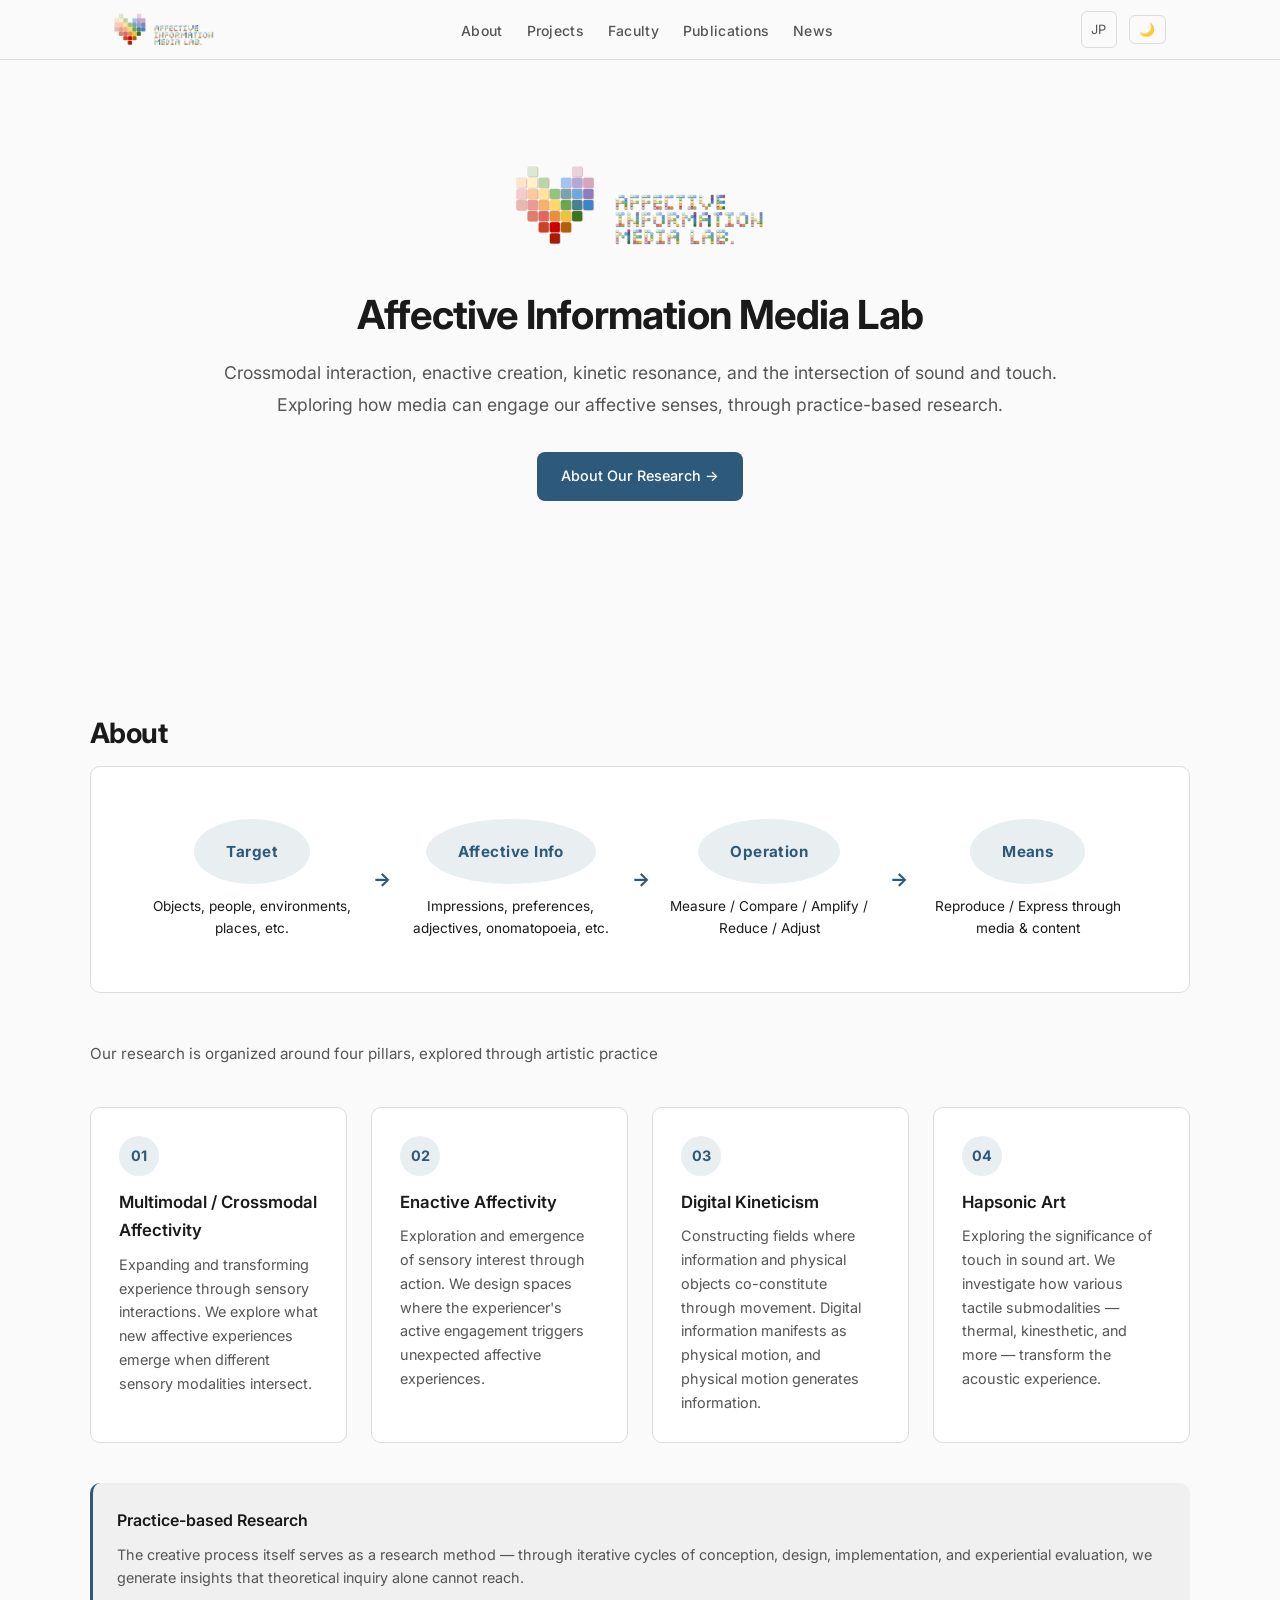
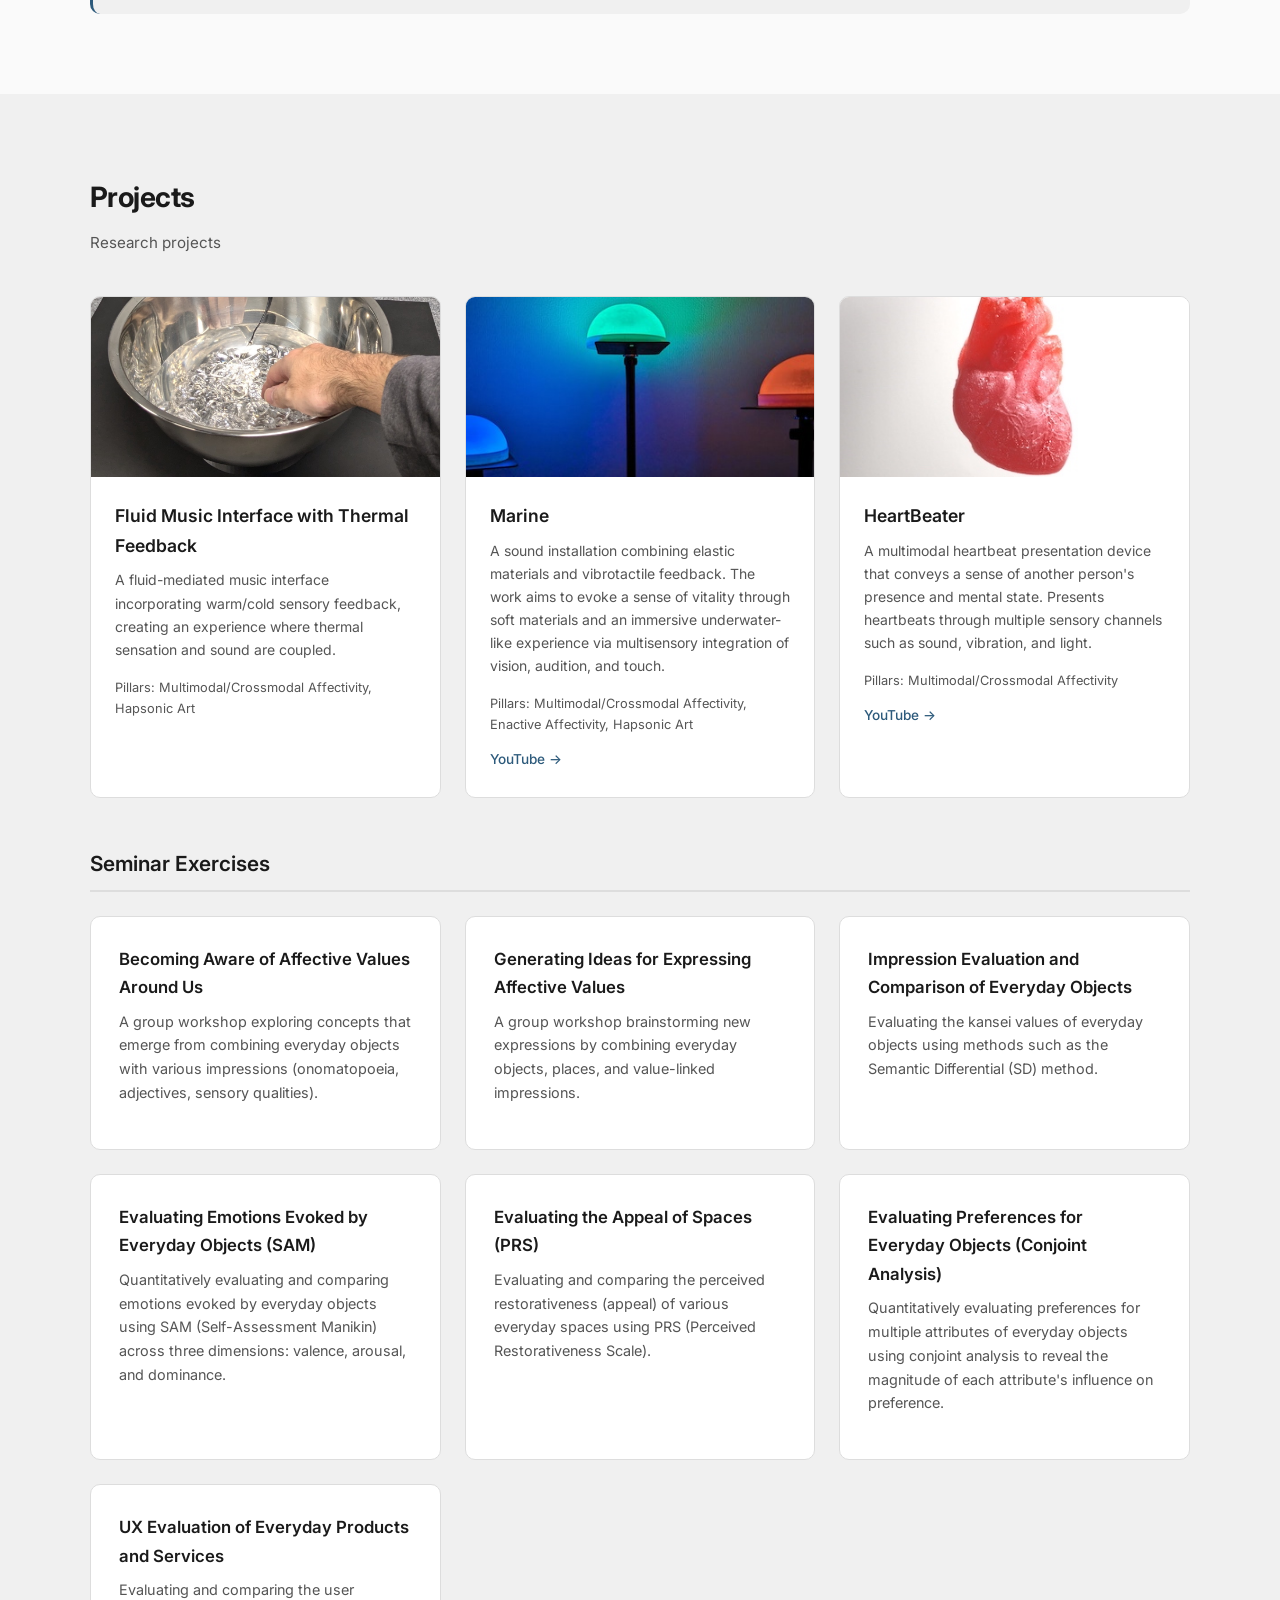
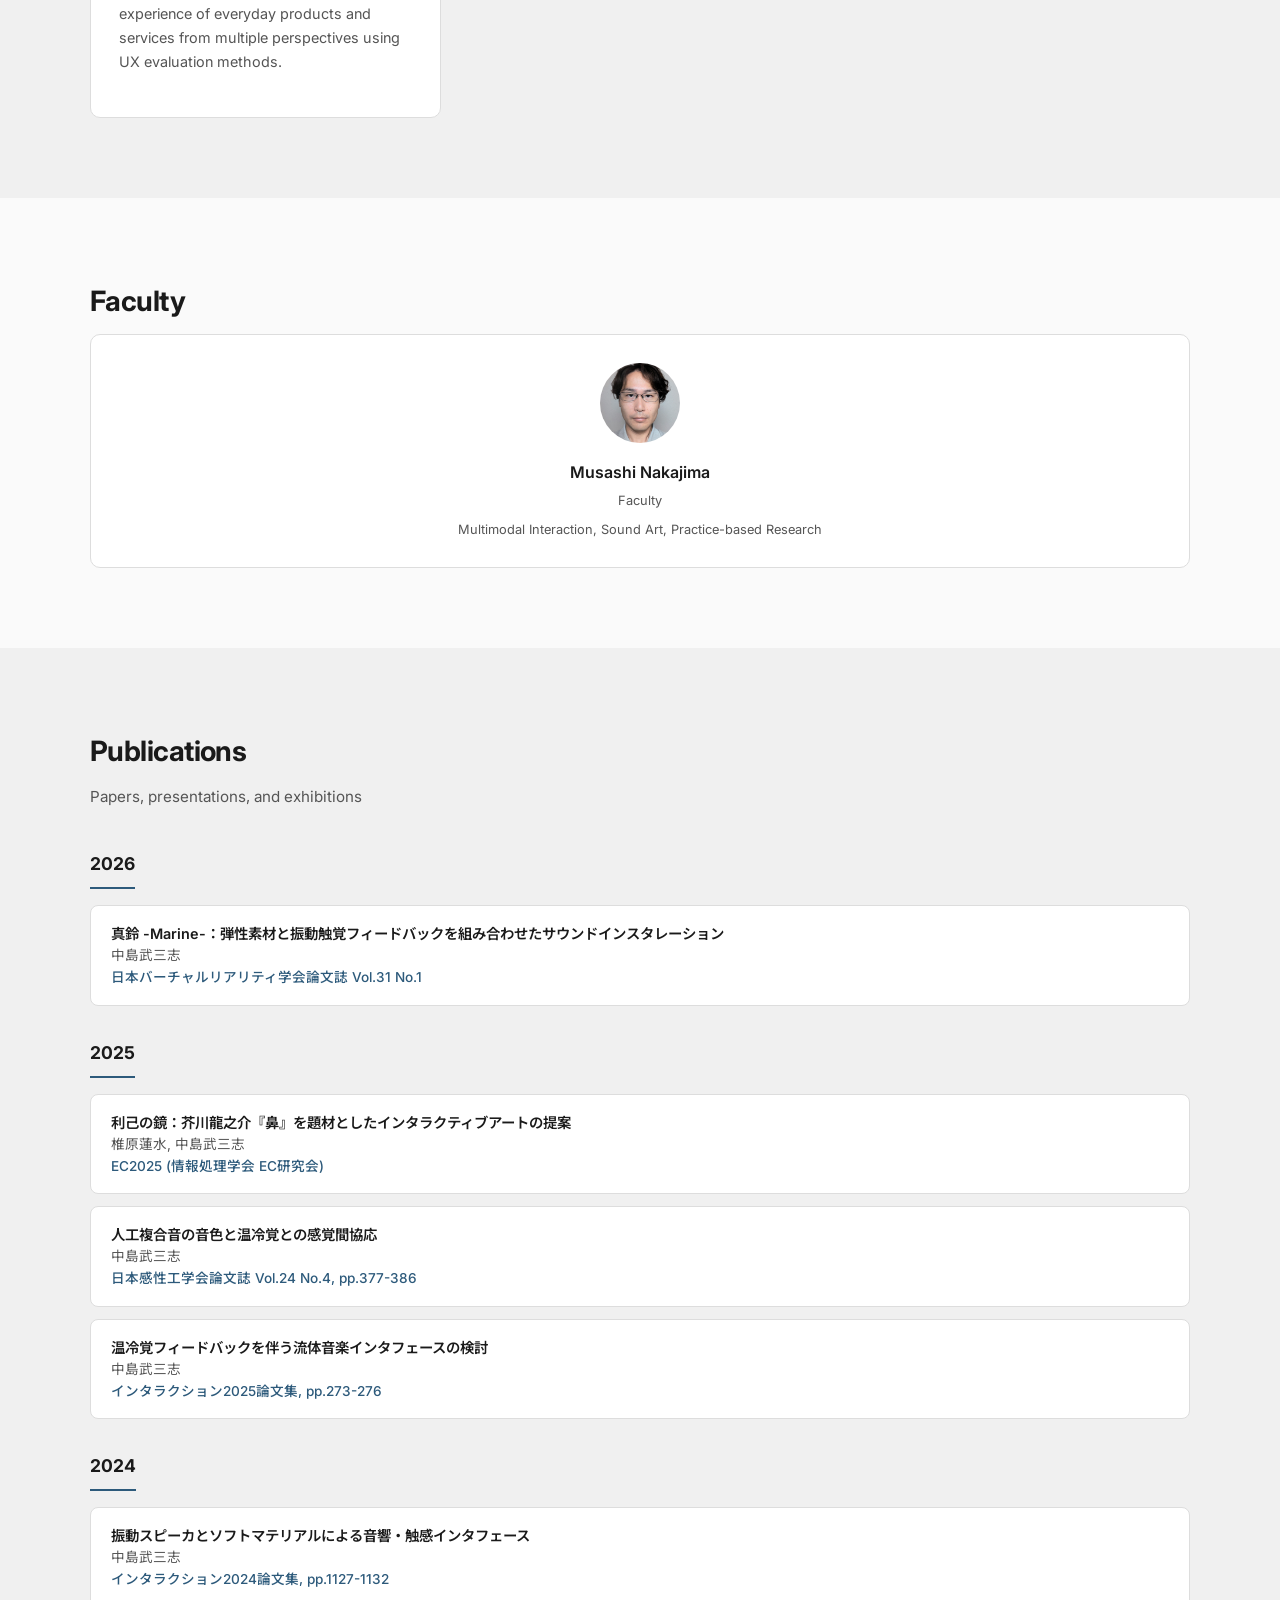
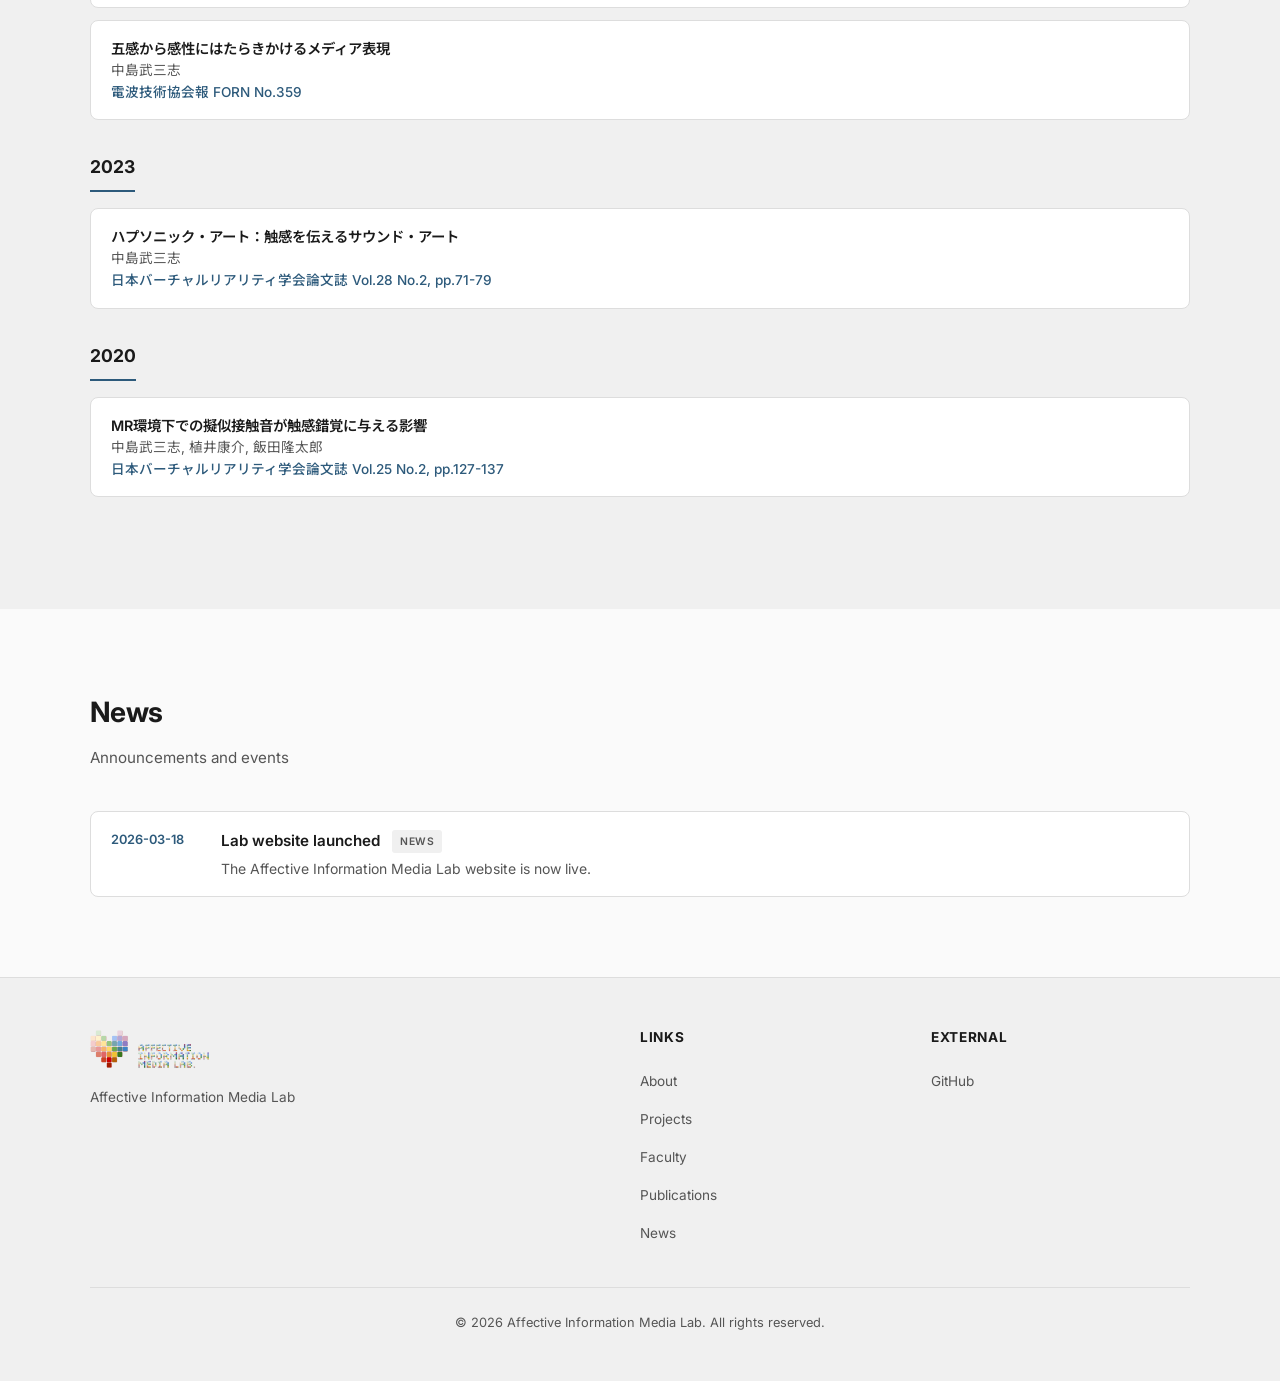
==== en/index.html @ 7114fb8c "update: HeartBeaterにYouTubeリンクを追加 Co-Authored-By: Claude Opus 4.6 (1M context) <noreply@anthropic.co" ====
<!DOCTYPE html>
<html lang="en" data-theme="light">
<head>
  <meta charset="UTF-8">
  <meta name="viewport" content="width=device-width, initial-scale=1.0">
  <title>Affective Information Media Lab</title>
  <meta name="description" content="Affective Information Media Lab. Research on multimodal/crossmodal affectivity, enactive affectivity, digital kineticism, and hapsonic art.">
  <link rel="icon" type="image/png" href="../assets/favicon.png">
  <link rel="preconnect" href="https://fonts.googleapis.com">
  <link rel="preconnect" href="https://fonts.gstatic.com" crossorigin>
  <link href="https://fonts.googleapis.com/css2?family=Inter:wght@400;500;600;700&family=Noto+Sans+JP:wght@400;500;600;700&display=swap" rel="stylesheet">
  <link rel="stylesheet" href="../css/style.css">
</head>
<body>

  <!-- Navigation -->
  <nav class="site-nav" id="site-nav">
    <div class="nav-inner">
      <a href="#hero">
        <img src="../assets/img/logo_light.png" alt="Lab Logo" class="nav-logo" id="nav-logo">
      </a>
      <ul class="nav-links" id="nav-links">
        <li><a href="#about">About</a></li>
        <li><a href="#projects">Projects</a></li>
        <li><a href="#members">Faculty</a></li>
        <li><a href="#publications">Publications</a></li>
        <li><a href="#news">News</a></li>
      </ul>
      <div class="nav-controls">
        <a href="../" class="btn-icon" title="日本語">JP</a>
        <button class="btn-icon" id="theme-toggle" title="Toggle theme" aria-label="Toggle dark mode">
          <span id="theme-icon">🌙</span>
        </button>
        <button class="hamburger" id="hamburger" aria-label="Menu">
          <span></span><span></span><span></span>
        </button>
      </div>
    </div>
  </nav>

  <!-- Hero -->
  <section class="hero" id="hero">
    <div class="hero-content fade-in">
      <img src="../assets/img/logo_light.png" alt="Affective Information Media Lab" class="hero-logo" id="hero-logo">
      <h1>Affective Information Media Lab</h1>
      <p>Crossmodal interaction, enactive creation, kinetic resonance, and the intersection of sound and touch.<br>Exploring how media can engage our affective senses, through practice-based research.</p>
      <a href="#about" class="hero-cta">About Our Research →</a>
    </div>
  </section>

  <!-- About -->
  <section class="section" id="about">
    <div class="section-inner fade-in">
      <h2 class="section-title">About</h2>

      <div class="research-agenda">
        <div class="agenda-flow">
          <div class="agenda-step">
            <div class="agenda-step-label">Target</div>
            <div class="agenda-step-content">Objects, people, environments, places, etc.</div>
          </div>
          <div class="agenda-step">
            <div class="agenda-step-label">Affective Info</div>
            <div class="agenda-step-content">Impressions, preferences, adjectives, onomatopoeia, etc.</div>
          </div>
          <div class="agenda-step">
            <div class="agenda-step-label">Operation</div>
            <div class="agenda-step-content">Measure / Compare / Amplify / Reduce / Adjust</div>
          </div>
          <div class="agenda-step">
            <div class="agenda-step-label">Means</div>
            <div class="agenda-step-content">Reproduce / Express through media &amp; content</div>
          </div>
        </div>
      </div>

      <p class="section-subtitle">Our research is organized around four pillars, explored through artistic practice</p>

      <div class="pillars-grid">
        <div class="pillar-card">
          <span class="pillar-number">01</span>
          <h3>Multimodal / Crossmodal Affectivity</h3>
          <p>Expanding and transforming experience through sensory interactions. We explore what new affective experiences emerge when different sensory modalities intersect.</p>
        </div>
        <div class="pillar-card">
          <span class="pillar-number">02</span>
          <h3>Enactive Affectivity</h3>
          <p>Exploration and emergence of sensory interest through action. We design spaces where the experiencer's active engagement triggers unexpected affective experiences.</p>
        </div>
        <div class="pillar-card">
          <span class="pillar-number">03</span>
          <h3>Digital Kineticism</h3>
          <p>Constructing fields where information and physical objects co-constitute through movement. Digital information manifests as physical motion, and physical motion generates information.</p>
        </div>
        <div class="pillar-card">
          <span class="pillar-number">04</span>
          <h3>Hapsonic Art</h3>
          <p>Exploring the significance of touch in sound art. We investigate how various tactile submodalities — thermal, kinesthetic, and more — transform the acoustic experience.</p>
        </div>
      </div>

      <div class="approach-block">
        <h3>Practice-based Research</h3>
        <p>The creative process itself serves as a research method — through iterative cycles of conception, design, implementation, and experiential evaluation, we generate insights that theoretical inquiry alone cannot reach.</p>
      </div>
    </div>
  </section>

  <!-- Projects -->
  <section class="section" id="projects" style="background: var(--color-bg-alt);">
    <div class="section-inner fade-in">
      <h2 class="section-title">Projects</h2>
      <p class="section-subtitle">Research projects</p>

      <div class="projects-grid">
        <div class="project-card">
          <div class="project-thumb">
            <img src="../assets/img/fluid-interface.jpg" alt="Fluid Music Interface with Thermal Feedback" style="width:100%;height:100%;object-fit:cover;">
          </div>
          <div class="project-body">
            <h3>Fluid Music Interface with Thermal Feedback</h3>
            <p>A fluid-mediated music interface incorporating warm/cold sensory feedback, creating an experience where thermal sensation and sound are coupled.</p>
            <p style="font-size: 0.8rem; color: var(--color-text-secondary); margin-bottom: 0.5rem;">
              Pillars: Multimodal/Crossmodal Affectivity, Hapsonic Art
            </p>
          </div>
        </div>

        <div class="project-card">
          <div class="project-thumb">
            <img src="../assets/img/marine.jpg" alt="Marine" style="width:100%;height:100%;object-fit:cover;">
          </div>
          <div class="project-body">
            <h3>Marine</h3>
            <p>A sound installation combining elastic materials and vibrotactile feedback. The work aims to evoke a sense of vitality through soft materials and an immersive underwater-like experience via multisensory integration of vision, audition, and touch.</p>
            <p style="font-size: 0.8rem; color: var(--color-text-secondary); margin-bottom: 0.5rem;">
              Pillars: Multimodal/Crossmodal Affectivity, Enactive Affectivity, Hapsonic Art
            </p>
            <a href="https://youtu.be/U345iavhEII" class="project-link" target="_blank" rel="noopener">YouTube →</a>
          </div>
        </div>

        <div class="project-card">
          <div class="project-thumb">
            <img src="../assets/img/heartbeater.jpg" alt="HeartBeater" style="width:100%;height:100%;object-fit:cover;">
          </div>
          <div class="project-body">
            <h3>HeartBeater</h3>
            <p>A multimodal heartbeat presentation device that conveys a sense of another person's presence and mental state. Presents heartbeats through multiple sensory channels such as sound, vibration, and light.</p>
            <p style="font-size: 0.8rem; color: var(--color-text-secondary); margin-bottom: 0.5rem;">
              Pillars: Multimodal/Crossmodal Affectivity
            </p>
            <a href="https://youtu.be/XWC-d0EUwBM" class="project-link" target="_blank" rel="noopener">YouTube →</a>
          </div>
        </div>
      </div>

      <h3 class="subsection-title">Seminar Exercises</h3>

      <div class="projects-grid">
        <div class="workshop-card">
          <h3>Becoming Aware of Affective Values Around Us</h3>
          <p class="workshop-overview">A group workshop exploring concepts that emerge from combining everyday objects with various impressions (onomatopoeia, adjectives, sensory qualities).</p>
        </div>

        <div class="workshop-card">
          <h3>Generating Ideas for Expressing Affective Values</h3>
          <p class="workshop-overview">A group workshop brainstorming new expressions by combining everyday objects, places, and value-linked impressions.</p>
        </div>

        <div class="workshop-card">
          <h3>Impression Evaluation and Comparison of Everyday Objects</h3>
          <p class="workshop-overview">Evaluating the kansei values of everyday objects using methods such as the Semantic Differential (SD) method.</p>
        </div>

        <div class="workshop-card">
          <h3>Evaluating Emotions Evoked by Everyday Objects (SAM)</h3>
          <p class="workshop-overview">Quantitatively evaluating and comparing emotions evoked by everyday objects using SAM (Self-Assessment Manikin) across three dimensions: valence, arousal, and dominance.</p>
        </div>

        <div class="workshop-card">
          <h3>Evaluating the Appeal of Spaces (PRS)</h3>
          <p class="workshop-overview">Evaluating and comparing the perceived restorativeness (appeal) of various everyday spaces using PRS (Perceived Restorativeness Scale).</p>
        </div>

        <div class="workshop-card">
          <h3>Evaluating Preferences for Everyday Objects (Conjoint Analysis)</h3>
          <p class="workshop-overview">Quantitatively evaluating preferences for multiple attributes of everyday objects using conjoint analysis to reveal the magnitude of each attribute's influence on preference.</p>
        </div>

        <div class="workshop-card">
          <h3>UX Evaluation of Everyday Products and Services</h3>
          <p class="workshop-overview">Evaluating and comparing the user experience of everyday products and services from multiple perspectives using UX evaluation methods.</p>
        </div>
      </div>
    </div>
  </section>

  <!-- Members -->
  <section class="section" id="members">
    <div class="section-inner fade-in">
      <h2 class="section-title">Faculty</h2>

      <div class="members-grid">
        <div class="member-card">
          <div class="member-avatar"><img src="../assets/img/nakajima.jpg" alt="Musashi Nakajima"></div>
          <h3>Musashi Nakajima</h3>
          <p class="member-role">Faculty</p>
          <p class="member-interests">Multimodal Interaction, Sound Art, Practice-based Research</p>
        </div>

      </div>
    </div>
  </section>

  <!-- Publications -->
  <section class="section" id="publications" style="background: var(--color-bg-alt);">
    <div class="section-inner fade-in">
      <h2 class="section-title">Publications</h2>
      <p class="section-subtitle">Papers, presentations, and exhibitions</p>
      <div id="publications-container">
        <div class="empty-state">Loading...</div>
      </div>
    </div>
  </section>

  <!-- News -->
  <section class="section" id="news">
    <div class="section-inner fade-in">
      <h2 class="section-title">News</h2>
      <p class="section-subtitle">Announcements and events</p>
      <div id="news-container">
        <div class="empty-state">Loading...</div>
      </div>
    </div>
  </section>

  <!-- Footer -->
  <footer class="site-footer">
    <div class="footer-inner">
      <div class="footer-about">
        <img src="../assets/img/logo_light.png" alt="Lab Logo" style="height: 48px;" id="footer-logo">
        <p>Affective Information Media Lab</p>
      </div>
      <div>
        <h4 class="footer-heading">Links</h4>
        <ul class="footer-links">
          <li><a href="#about">About</a></li>
          <li><a href="#projects">Projects</a></li>
          <li><a href="#members">Faculty</a></li>
          <li><a href="#publications">Publications</a></li>
          <li><a href="#news">News</a></li>
        </ul>
      </div>
      <div>
        <h4 class="footer-heading">External</h4>
        <ul class="footer-links">
          <li><a href="https://github.com/634nakajima" target="_blank" rel="noopener">GitHub</a></li>
        </ul>
      </div>
    </div>
    <div class="footer-bottom">
      <p>&copy; 2026 Affective Information Media Lab. All rights reserved.</p>
    </div>
  </footer>

  <script src="../js/main.js"></script>
</body>
</html>
---- css/style.css ----
/* ========================================
   Affective Information Media Lab — Site Styles
   ======================================== */

/* --- CSS Custom Properties --- */
:root {
  --color-bg: #fafafa;
  --color-bg-alt: #f0f0f0;
  --color-text: #1a1a1a;
  --color-text-secondary: #555;
  --color-accent: #2d5a7b;
  --color-accent-light: #3a7ca5;
  --color-border: #ddd;
  --color-card-bg: #fff;
  --color-card-shadow: rgba(0, 0, 0, 0.06);
  --color-hero-overlay: rgba(255, 255, 255, 0.85);
  --font-heading: 'Inter', 'Noto Sans JP', sans-serif;
  --font-body: 'Inter', 'Noto Sans JP', sans-serif;
  --max-width: 1100px;
  --nav-height: 60px;
  --section-padding: 5rem 1.5rem;
  --transition: 0.3s ease;
}

[data-theme="dark"] {
  --color-bg: #111;
  --color-bg-alt: #1a1a1a;
  --color-text: #e8e8e8;
  --color-text-secondary: #aaa;
  --color-accent: #5a9ec5;
  --color-accent-light: #7ab8db;
  --color-border: #333;
  --color-card-bg: #1e1e1e;
  --color-card-shadow: rgba(0, 0, 0, 0.3);
  --color-hero-overlay: rgba(17, 17, 17, 0.85);
}

/* --- Reset & Base --- */
*, *::before, *::after {
  margin: 0;
  padding: 0;
  box-sizing: border-box;
}

html {
  scroll-behavior: smooth;
  scroll-padding-top: var(--nav-height);
}

body {
  font-family: var(--font-body);
  font-size: 1.1rem;
  color: var(--color-text);
  background: var(--color-bg);
  line-height: 1.7;
  -webkit-font-smoothing: antialiased;
}

a {
  color: var(--color-accent);
  text-decoration: none;
  transition: color var(--transition);
}

a:hover {
  color: var(--color-accent-light);
}

img {
  max-width: 100%;
  height: auto;
  display: block;
}

/* --- Navigation --- */
.site-nav {
  position: fixed;
  top: 0;
  left: 0;
  right: 0;
  height: var(--nav-height);
  background: var(--color-bg);
  border-bottom: 1px solid var(--color-border);
  z-index: 1000;
  transition: background var(--transition), box-shadow var(--transition);
}

.site-nav.scrolled {
  box-shadow: 0 2px 12px var(--color-card-shadow);
}

.nav-inner {
  max-width: var(--max-width);
  margin: 0 auto;
  height: 100%;
  display: flex;
  align-items: center;
  justify-content: space-between;
  padding: 0 1.5rem;
}

.nav-logo {
  height: 40px;
  width: auto;
}

.nav-links {
  display: flex;
  align-items: center;
  gap: 1.5rem;
  list-style: none;
}

.nav-links a {
  color: var(--color-text-secondary);
  font-size: 0.875rem;
  font-weight: 500;
  letter-spacing: 0.02em;
  padding: 0.25rem 0;
  border-bottom: 2px solid transparent;
  transition: color var(--transition), border-color var(--transition);
}

.nav-links a:hover,
.nav-links a.active {
  color: var(--color-text);
  border-bottom-color: var(--color-accent);
}

.nav-controls {
  display: flex;
  align-items: center;
  gap: 0.75rem;
}

.btn-icon {
  background: none;
  border: 1px solid var(--color-border);
  border-radius: 6px;
  padding: 0.4rem 0.6rem;
  cursor: pointer;
  color: var(--color-text-secondary);
  font-size: 0.8rem;
  transition: all var(--transition);
}

.btn-icon:hover {
  background: var(--color-bg-alt);
  color: var(--color-text);
}

.hamburger {
  display: none;
  background: none;
  border: none;
  cursor: pointer;
  padding: 0.5rem;
}

.hamburger span {
  display: block;
  width: 22px;
  height: 2px;
  background: var(--color-text);
  margin: 5px 0;
  transition: all var(--transition);
}

/* --- Mobile Nav --- */
@media (max-width: 768px) {
  .nav-links {
    display: none;
    position: absolute;
    top: var(--nav-height);
    left: 0;
    right: 0;
    background: var(--color-bg);
    flex-direction: column;
    padding: 1rem 1.5rem;
    border-bottom: 1px solid var(--color-border);
    gap: 0.5rem;
  }

  .nav-links.open {
    display: flex;
  }

  .nav-links a {
    padding: 0.6rem 0;
    display: block;
  }

  .hamburger {
    display: block;
  }
}

/* --- Section Base --- */
.section {
  padding: var(--section-padding);
}

.section-inner {
  max-width: var(--max-width);
  margin: 0 auto;
}

.section-title {
  font-family: var(--font-heading);
  font-size: 1.75rem;
  font-weight: 700;
  margin-bottom: 0.5rem;
  color: var(--color-text);
  letter-spacing: -0.02em;
}

.section-subtitle {
  color: var(--color-text-secondary);
  font-size: 0.95rem;
  margin-bottom: 2.5rem;
}

.subsection-title {
  font-family: var(--font-heading);
  font-size: 1.3rem;
  font-weight: 600;
  margin-top: 3rem;
  margin-bottom: 1.5rem;
  color: var(--color-text);
  padding-bottom: 0.5rem;
  border-bottom: 2px solid var(--color-border);
}

/* --- Research Agenda --- */
.research-agenda {
  margin-bottom: 3rem;
  padding: 2rem;
  background: var(--color-card-bg);
  border: 1px solid var(--color-border);
  border-radius: 10px;
}

.agenda-flow {
  display: flex;
  align-items: stretch;
  gap: 0;
  flex-wrap: wrap;
  justify-content: center;
}

.agenda-step {
  flex: 1;
  min-width: 160px;
  padding: 1.25rem;
  text-align: center;
  position: relative;
}

.agenda-step:not(:last-child)::after {
  content: '→';
  position: absolute;
  right: -0.6rem;
  top: 50%;
  transform: translateY(-50%);
  font-size: 1.2rem;
  color: var(--color-accent);
  font-weight: 700;
}

.agenda-step-label {
  display: inline-flex;
  align-items: center;
  justify-content: center;
  padding: 1.25rem 2rem;
  font-size: 0.95rem;
  font-weight: 700;
  letter-spacing: 0.03em;
  color: var(--color-accent);
  background: color-mix(in srgb, var(--color-accent) 10%, transparent);
  border-radius: 50%;
  margin-bottom: 0.75rem;
}

.agenda-step-content {
  font-size: 0.85rem;
  color: var(--color-text);
  line-height: 1.6;
}

.agenda-step-content span {
  display: inline;
  color: var(--color-text-secondary);
  font-size: 0.8rem;
}

.agenda-divider {
  display: flex;
  align-items: center;
  justify-content: center;
  color: var(--color-accent);
  font-size: 0.8rem;
  font-weight: 600;
  padding: 0 0.25rem;
  min-width: 30px;
}

@media (max-width: 768px) {
  .agenda-flow {
    flex-direction: column;
    align-items: center;
  }

  .agenda-step:not(:last-child)::after {
    content: '↓';
    right: auto;
    bottom: -0.6rem;
    top: auto;
    left: 50%;
    transform: translateX(-50%);
  }

  .agenda-divider {
    padding: 0.25rem 0;
  }
}

/* --- Fade-in Animation --- */
.fade-in {
  opacity: 0;
  transform: translateY(20px);
  transition: opacity 0.6s ease, transform 0.6s ease;
}

.fade-in.visible {
  opacity: 1;
  transform: translateY(0);
}

/* --- Hero --- */
.hero {
  min-height: 70vh;
  display: flex;
  align-items: center;
  justify-content: center;
  text-align: center;
  padding: calc(var(--nav-height) + 3rem) 1.5rem 5rem;
  background: var(--color-bg);
}

.hero-content {
  max-width: 900px;
}

.hero-logo {
  width: auto;
  height: 100px;
  margin: 0 auto 2rem;
}

.hero h1 {
  font-family: var(--font-heading);
  font-size: clamp(1.75rem, 4vw, 2.5rem);
  font-weight: 700;
  letter-spacing: -0.02em;
  line-height: 1.3;
  margin-bottom: 1rem;
}

.hero p {
  font-size: 1.1rem;
  color: var(--color-text-secondary);
  line-height: 1.8;
  margin-bottom: 2rem;
}

.hero-cta {
  display: inline-flex;
  align-items: center;
  gap: 0.5rem;
  padding: 0.75rem 1.5rem;
  background: var(--color-accent);
  color: #fff;
  border-radius: 8px;
  font-weight: 500;
  font-size: 0.9rem;
  transition: background var(--transition);
}

.hero-cta:hover {
  background: var(--color-accent-light);
  color: #fff;
}

/* --- About / Pillars --- */
.pillars-grid {
  display: grid;
  grid-template-columns: repeat(auto-fit, minmax(240px, 1fr));
  gap: 1.5rem;
  margin-top: 2rem;
}

.pillar-card {
  background: var(--color-card-bg);
  border: 1px solid var(--color-border);
  border-radius: 10px;
  padding: 1.75rem;
  transition: transform var(--transition), box-shadow var(--transition);
}

.pillar-card:hover {
  transform: translateY(-3px);
  box-shadow: 0 8px 24px var(--color-card-shadow);
}

.pillar-number {
  display: inline-flex;
  align-items: center;
  justify-content: center;
  width: 2.5rem;
  height: 2.5rem;
  font-size: 0.9rem;
  font-weight: 700;
  color: var(--color-accent);
  background: color-mix(in srgb, var(--color-accent) 10%, transparent);
  border-radius: 50%;
  margin-bottom: 0.75rem;
}

.pillar-card h3 {
  font-size: 1.05rem;
  font-weight: 600;
  margin-bottom: 0.5rem;
}

.pillar-card p {
  font-size: 0.9rem;
  color: var(--color-text-secondary);
  line-height: 1.65;
}

.approach-block {
  margin-top: 2.5rem;
  padding: 1.5rem;
  background: var(--color-bg-alt);
  border-radius: 10px;
  border-left: 3px solid var(--color-accent);
}

.approach-block h3 {
  font-size: 1rem;
  font-weight: 600;
  margin-bottom: 0.5rem;
}

.approach-block p {
  font-size: 0.9rem;
  color: var(--color-text-secondary);
  line-height: 1.65;
}

/* --- Workshop Card --- */
.workshop-card {
  background: var(--color-card-bg);
  border: 1px solid var(--color-border);
  border-radius: 10px;
  padding: 1.75rem;
  transition: transform var(--transition), box-shadow var(--transition);
}

.workshop-card:hover {
  transform: translateY(-3px);
  box-shadow: 0 8px 24px var(--color-card-shadow);
}

.workshop-card h3 {
  font-size: 1.05rem;
  font-weight: 600;
  margin-bottom: 0.5rem;
}

.workshop-card .workshop-overview {
  font-size: 0.9rem;
  color: var(--color-text-secondary);
  line-height: 1.65;
  margin-bottom: 1rem;
}

.workshop-card .workshop-steps {
  font-size: 0.85rem;
  color: var(--color-text-secondary);
  line-height: 1.7;
  padding-left: 1.25rem;
}

.workshop-card .workshop-steps li {
  margin-bottom: 0.4rem;
}

.workshop-card .workshop-steps ul {
  padding-left: 1.25rem;
  margin: 0.3rem 0;
  list-style: disc;
}

/* --- Projects --- */
.projects-grid {
  display: grid;
  grid-template-columns: repeat(auto-fit, minmax(300px, 1fr));
  gap: 1.5rem;
}

.project-card {
  background: var(--color-card-bg);
  border: 1px solid var(--color-border);
  border-radius: 10px;
  overflow: hidden;
  transition: transform var(--transition), box-shadow var(--transition);
}

.project-card:hover {
  transform: translateY(-3px);
  box-shadow: 0 8px 24px var(--color-card-shadow);
}

.project-thumb {
  height: 180px;
  background: var(--color-bg-alt);
  display: flex;
  align-items: center;
  justify-content: center;
  color: var(--color-text-secondary);
  font-size: 0.85rem;
}

.project-body {
  padding: 1.5rem;
}

.project-tag {
  display: inline-block;
  font-size: 0.7rem;
  font-weight: 600;
  text-transform: uppercase;
  letter-spacing: 0.05em;
  color: var(--color-accent);
  background: color-mix(in srgb, var(--color-accent) 10%, transparent);
  padding: 0.2rem 0.6rem;
  border-radius: 4px;
  margin-bottom: 0.75rem;
}

.project-body h3 {
  font-size: 1.1rem;
  font-weight: 600;
  margin-bottom: 0.5rem;
}

.project-body p {
  font-size: 0.875rem;
  color: var(--color-text-secondary);
  line-height: 1.65;
  margin-bottom: 1rem;
}

.project-link {
  font-size: 0.85rem;
  font-weight: 500;
  display: inline-flex;
  align-items: center;
  gap: 0.3rem;
}

/* --- Members --- */
.members-grid {
  display: grid;
  grid-template-columns: repeat(auto-fit, minmax(200px, 1fr));
  gap: 1.5rem;
}

.member-card {
  background: var(--color-card-bg);
  border: 1px solid var(--color-border);
  border-radius: 10px;
  padding: 1.75rem;
  text-align: center;
  transition: transform var(--transition), box-shadow var(--transition);
}

.member-card:hover {
  transform: translateY(-3px);
  box-shadow: 0 8px 24px var(--color-card-shadow);
}

.member-avatar {
  width: 80px;
  height: 80px;
  border-radius: 50%;
  background: var(--color-bg-alt);
  margin: 0 auto 1rem;
  display: flex;
  align-items: center;
  justify-content: center;
  font-size: 1.5rem;
  color: var(--color-text-secondary);
  overflow: hidden;
}

.member-avatar img {
  width: 100%;
  height: 100%;
  object-fit: cover;
}

.member-card h3 {
  font-size: 1rem;
  font-weight: 600;
  margin-bottom: 0.25rem;
}

.member-role {
  font-size: 0.8rem;
  color: var(--color-text-secondary);
  margin-bottom: 0.5rem;
}

.member-interests {
  font-size: 0.8rem;
  color: var(--color-text-secondary);
  line-height: 1.5;
}

/* --- Publications --- */
.pub-year-group {
  margin-bottom: 2rem;
}

.pub-year {
  font-size: 1.1rem;
  font-weight: 700;
  margin-bottom: 1rem;
  padding-bottom: 0.5rem;
  border-bottom: 2px solid var(--color-accent);
  display: inline-block;
}

.pub-list {
  list-style: none;
  display: flex;
  flex-direction: column;
  gap: 0.75rem;
}

.pub-item {
  padding: 1rem 1.25rem;
  background: var(--color-card-bg);
  border: 1px solid var(--color-border);
  border-radius: 8px;
  font-size: 0.9rem;
  line-height: 1.6;
}

.pub-item .pub-title {
  font-weight: 600;
}

.pub-item .pub-authors {
  color: var(--color-text-secondary);
  font-size: 0.85rem;
}

.pub-item .pub-venue {
  color: var(--color-accent);
  font-size: 0.85rem;
  font-weight: 500;
}

.pub-item .pub-doi {
  font-size: 0.8rem;
}

/* --- News --- */
.news-timeline {
  display: flex;
  flex-direction: column;
  gap: 1rem;
}

.news-item {
  display: flex;
  gap: 1.25rem;
  padding: 1rem 1.25rem;
  background: var(--color-card-bg);
  border: 1px solid var(--color-border);
  border-radius: 8px;
  align-items: flex-start;
}

.news-date {
  font-size: 0.8rem;
  font-weight: 600;
  color: var(--color-accent);
  white-space: nowrap;
  min-width: 90px;
  padding-top: 0.1rem;
}

.news-content h3 {
  font-size: 0.95rem;
  font-weight: 600;
  margin-bottom: 0.25rem;
}

.news-content p {
  font-size: 0.875rem;
  color: var(--color-text-secondary);
  line-height: 1.6;
}

.news-tag {
  display: inline-block;
  font-size: 0.65rem;
  font-weight: 600;
  text-transform: uppercase;
  letter-spacing: 0.05em;
  padding: 0.15rem 0.5rem;
  border-radius: 3px;
  margin-left: 0.5rem;
  vertical-align: middle;
}

.news-tag.event { background: #e8f4e8; color: #2d6a2d; }
.news-tag.paper { background: #e8e8f4; color: #2d2d6a; }
.news-tag.award { background: #f4e8e8; color: #6a2d2d; }
.news-tag.news { background: #f0f0f0; color: #555; }

[data-theme="dark"] .news-tag.event { background: #1a3a1a; color: #7ac57a; }
[data-theme="dark"] .news-tag.paper { background: #1a1a3a; color: #7a7ac5; }
[data-theme="dark"] .news-tag.award { background: #3a1a1a; color: #c57a7a; }
[data-theme="dark"] .news-tag.news { background: #2a2a2a; color: #aaa; }

/* --- Footer --- */
.site-footer {
  background: var(--color-bg-alt);
  border-top: 1px solid var(--color-border);
  padding: 3rem 1.5rem;
}

.footer-inner {
  max-width: var(--max-width);
  margin: 0 auto;
  display: grid;
  grid-template-columns: 2fr 1fr 1fr;
  gap: 2rem;
}

.footer-about p {
  font-size: 0.85rem;
  color: var(--color-text-secondary);
  line-height: 1.65;
  margin-top: 0.75rem;
}

.footer-heading {
  font-size: 0.85rem;
  font-weight: 700;
  text-transform: uppercase;
  letter-spacing: 0.05em;
  margin-bottom: 1rem;
  color: var(--color-text);
}

.footer-links {
  list-style: none;
}

.footer-links li {
  margin-bottom: 0.5rem;
}

.footer-links a {
  font-size: 0.85rem;
  color: var(--color-text-secondary);
}

.footer-links a:hover {
  color: var(--color-accent);
}

.footer-bottom {
  max-width: var(--max-width);
  margin: 2rem auto 0;
  padding-top: 1.5rem;
  border-top: 1px solid var(--color-border);
  text-align: center;
  font-size: 0.8rem;
  color: var(--color-text-secondary);
}

@media (max-width: 768px) {
  .footer-inner {
    grid-template-columns: 1fr;
    gap: 1.5rem;
  }

  .news-item {
    flex-direction: column;
    gap: 0.5rem;
  }

  .news-date {
    min-width: auto;
  }
}

/* --- Utility --- */
.sr-only {
  position: absolute;
  width: 1px;
  height: 1px;
  padding: 0;
  margin: -1px;
  overflow: hidden;
  clip: rect(0, 0, 0, 0);
  white-space: nowrap;
  border: 0;
}

.empty-state {
  text-align: center;
  padding: 3rem 1rem;
  color: var(--color-text-secondary);
  font-size: 0.9rem;
}
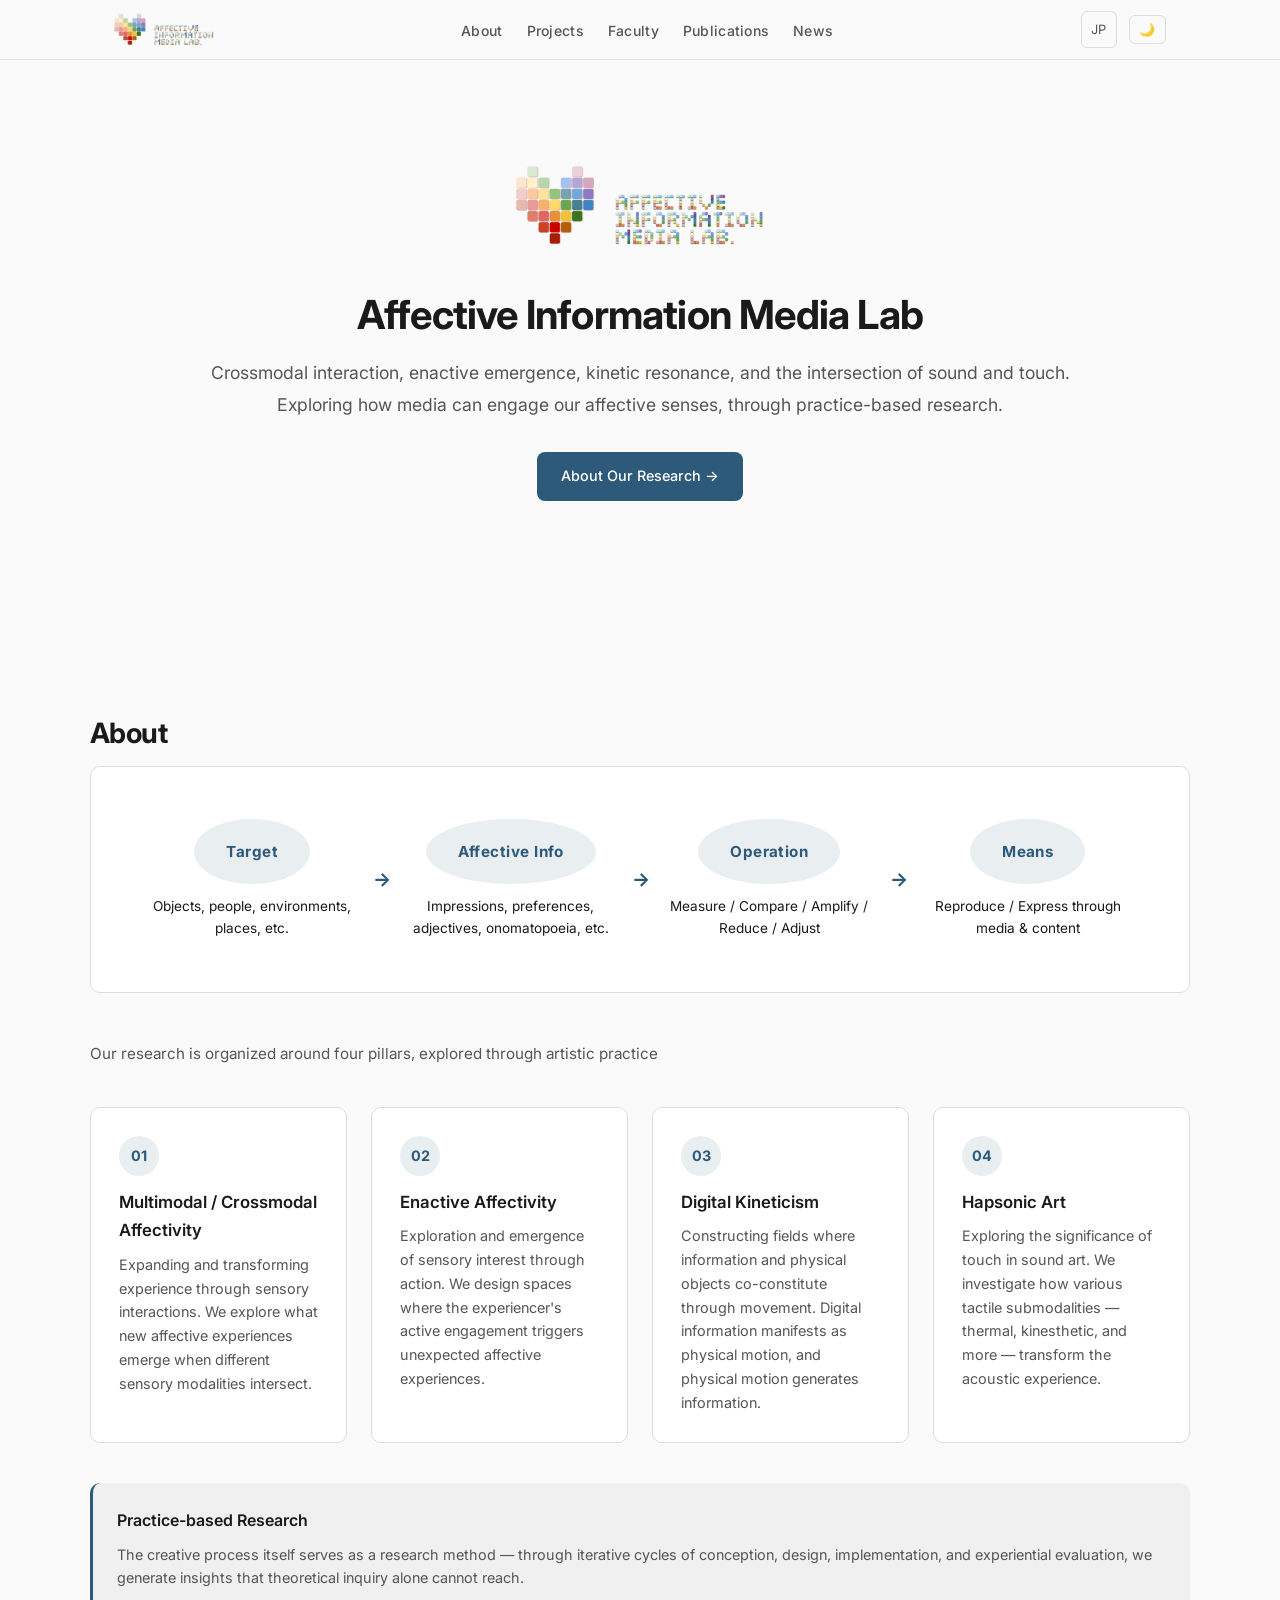
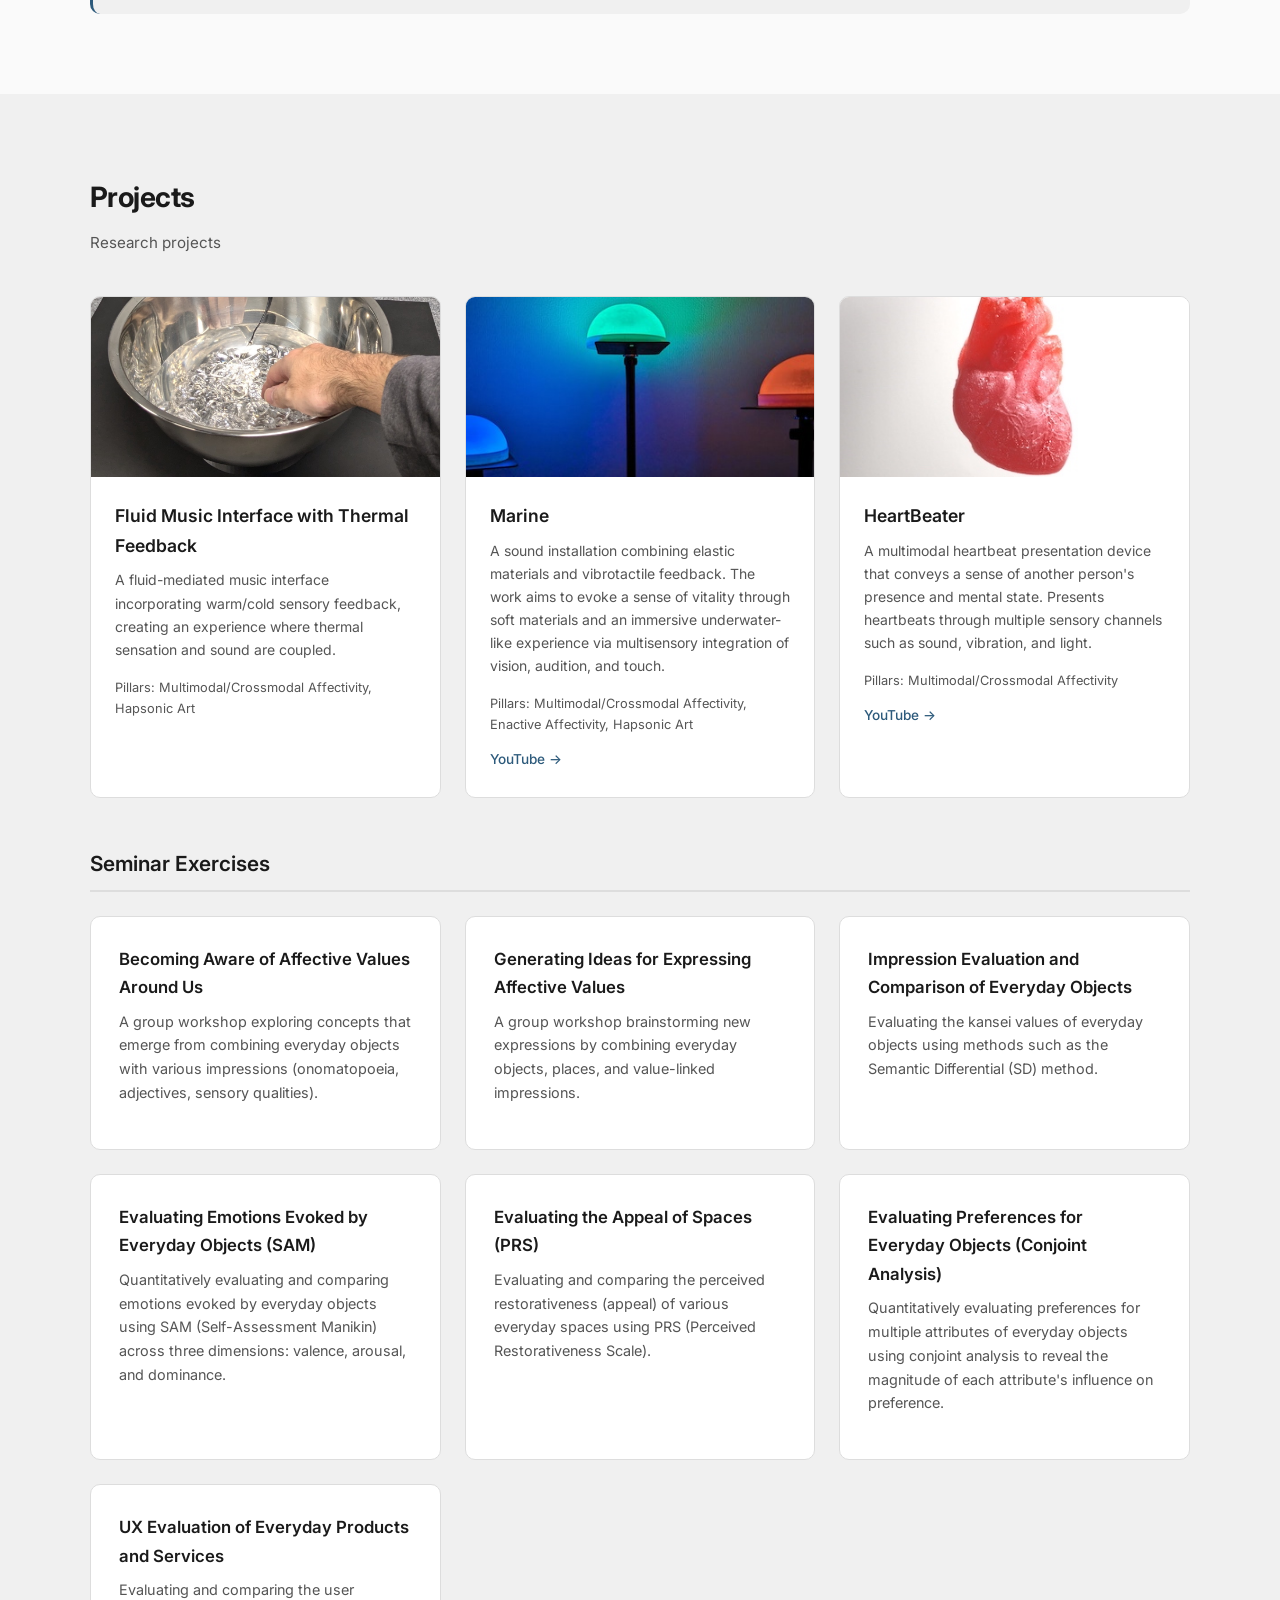
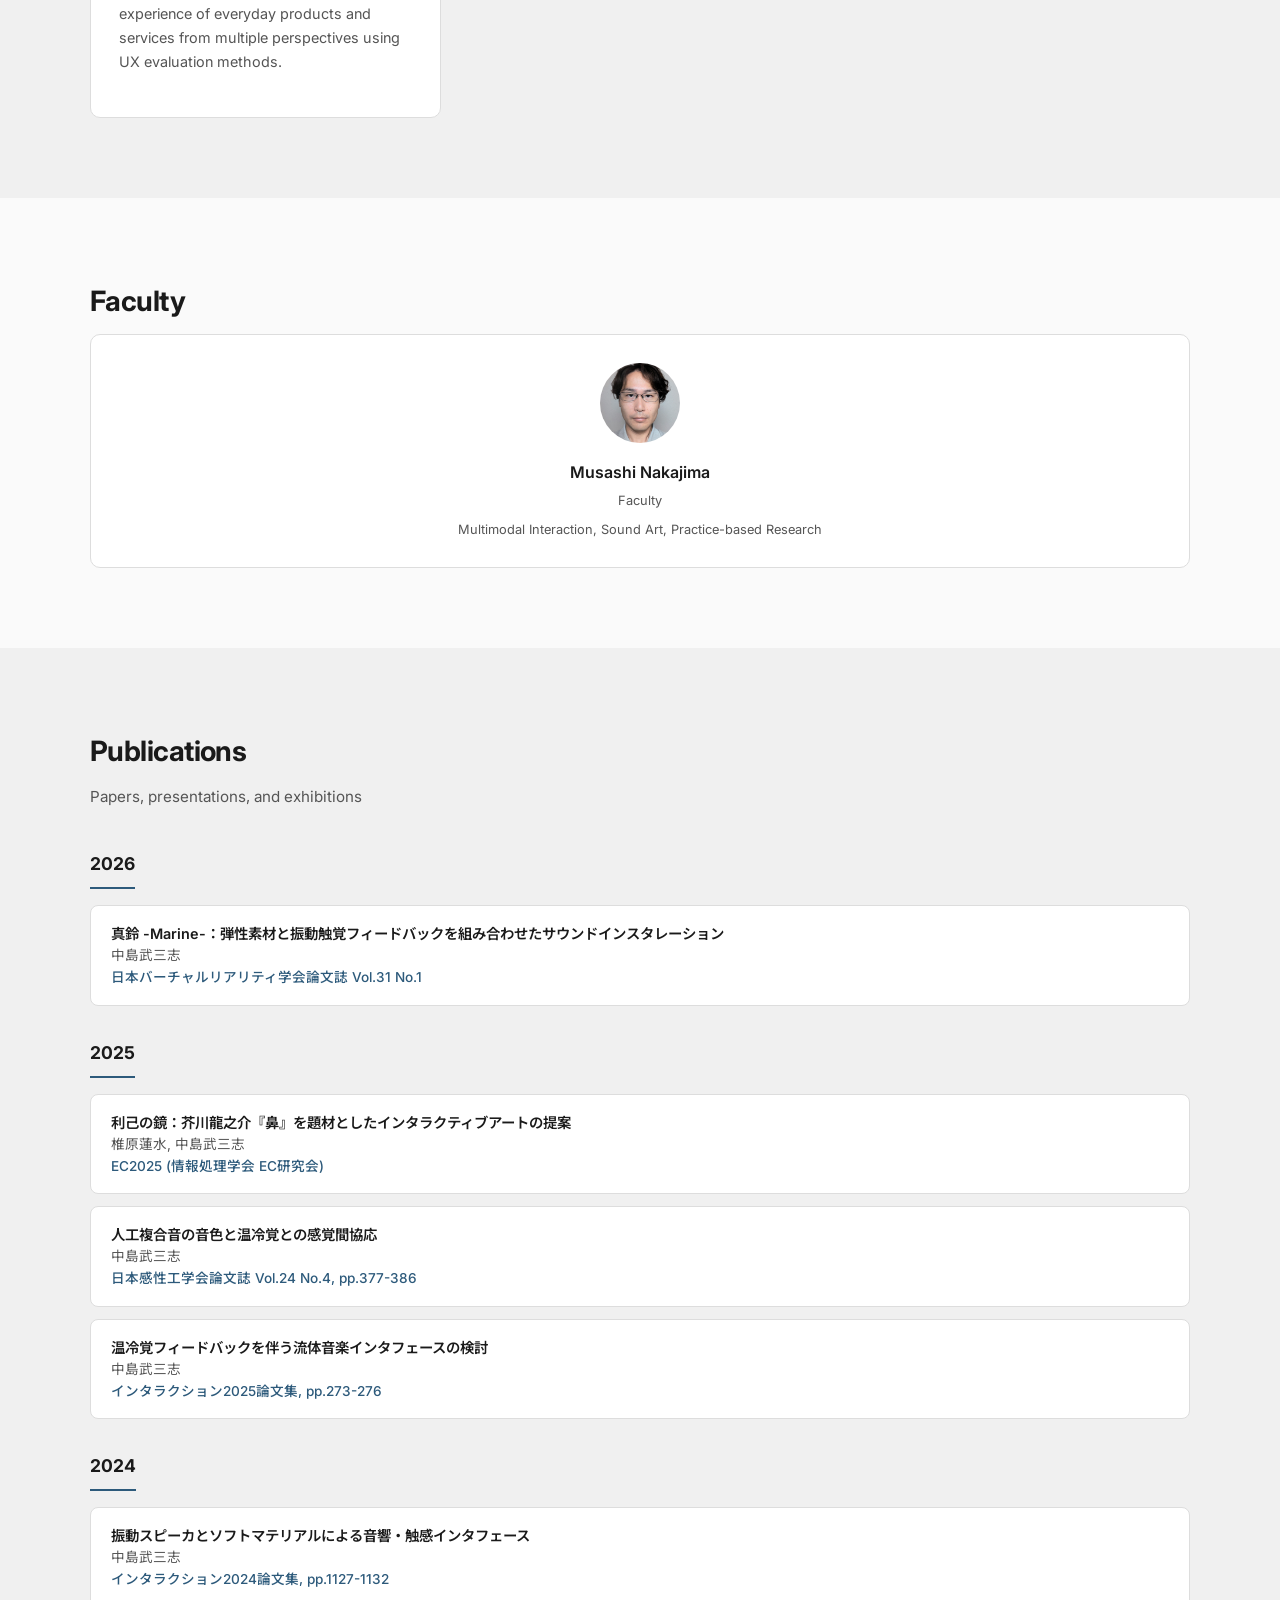
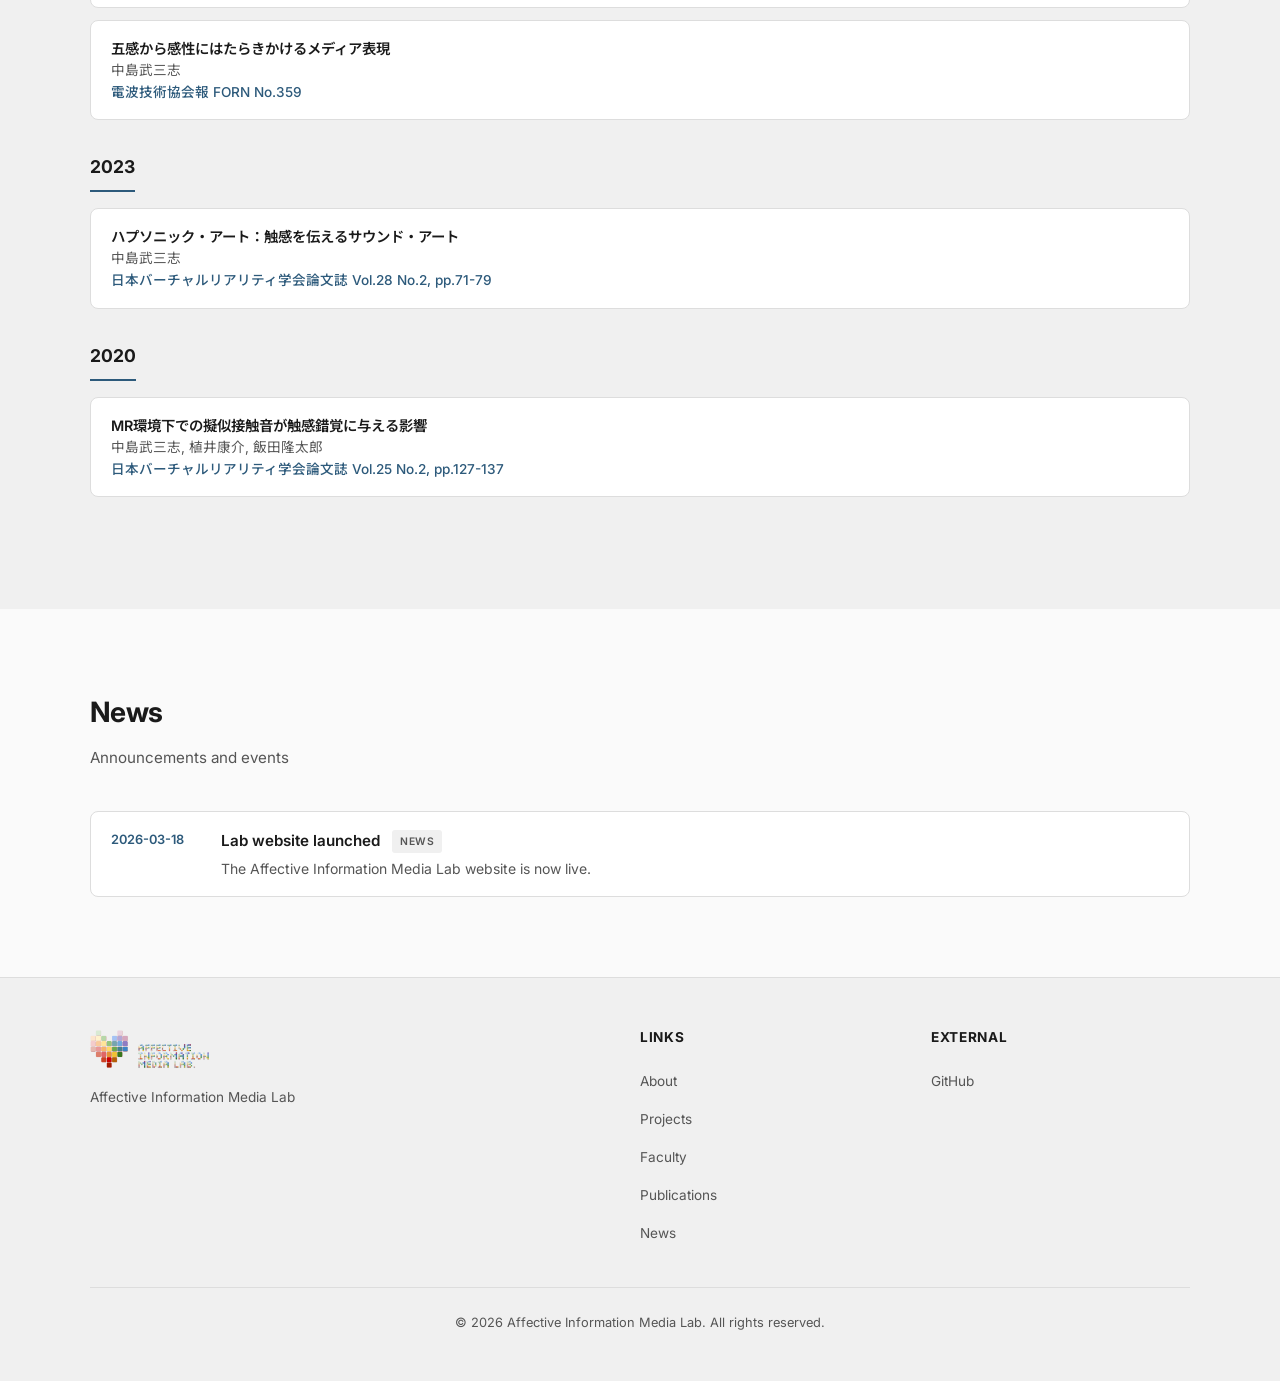
==== commit 895ca08b: "fix: 英語版heroの「創発」訳をcreationからemergenceに修正 Co-Authored-By: Claude Opus 4.6 (1M context) <noreply@anth" ====
--- a/en/index.html
+++ b/en/index.html
@@ -43,7 +43,7 @@
     <div class="hero-content fade-in">
       <img src="../assets/img/logo_light.png" alt="Affective Information Media Lab" class="hero-logo" id="hero-logo">
       <h1>Affective Information Media Lab</h1>
-      <p>Crossmodal interaction, enactive creation, kinetic resonance, and the intersection of sound and touch.<br>Exploring how media can engage our affective senses, through practice-based research.</p>
+      <p>Crossmodal interaction, enactive emergence, kinetic resonance, and the intersection of sound and touch.<br>Exploring how media can engage our affective senses, through practice-based research.</p>
       <a href="#about" class="hero-cta">About Our Research →</a>
     </div>
   </section>
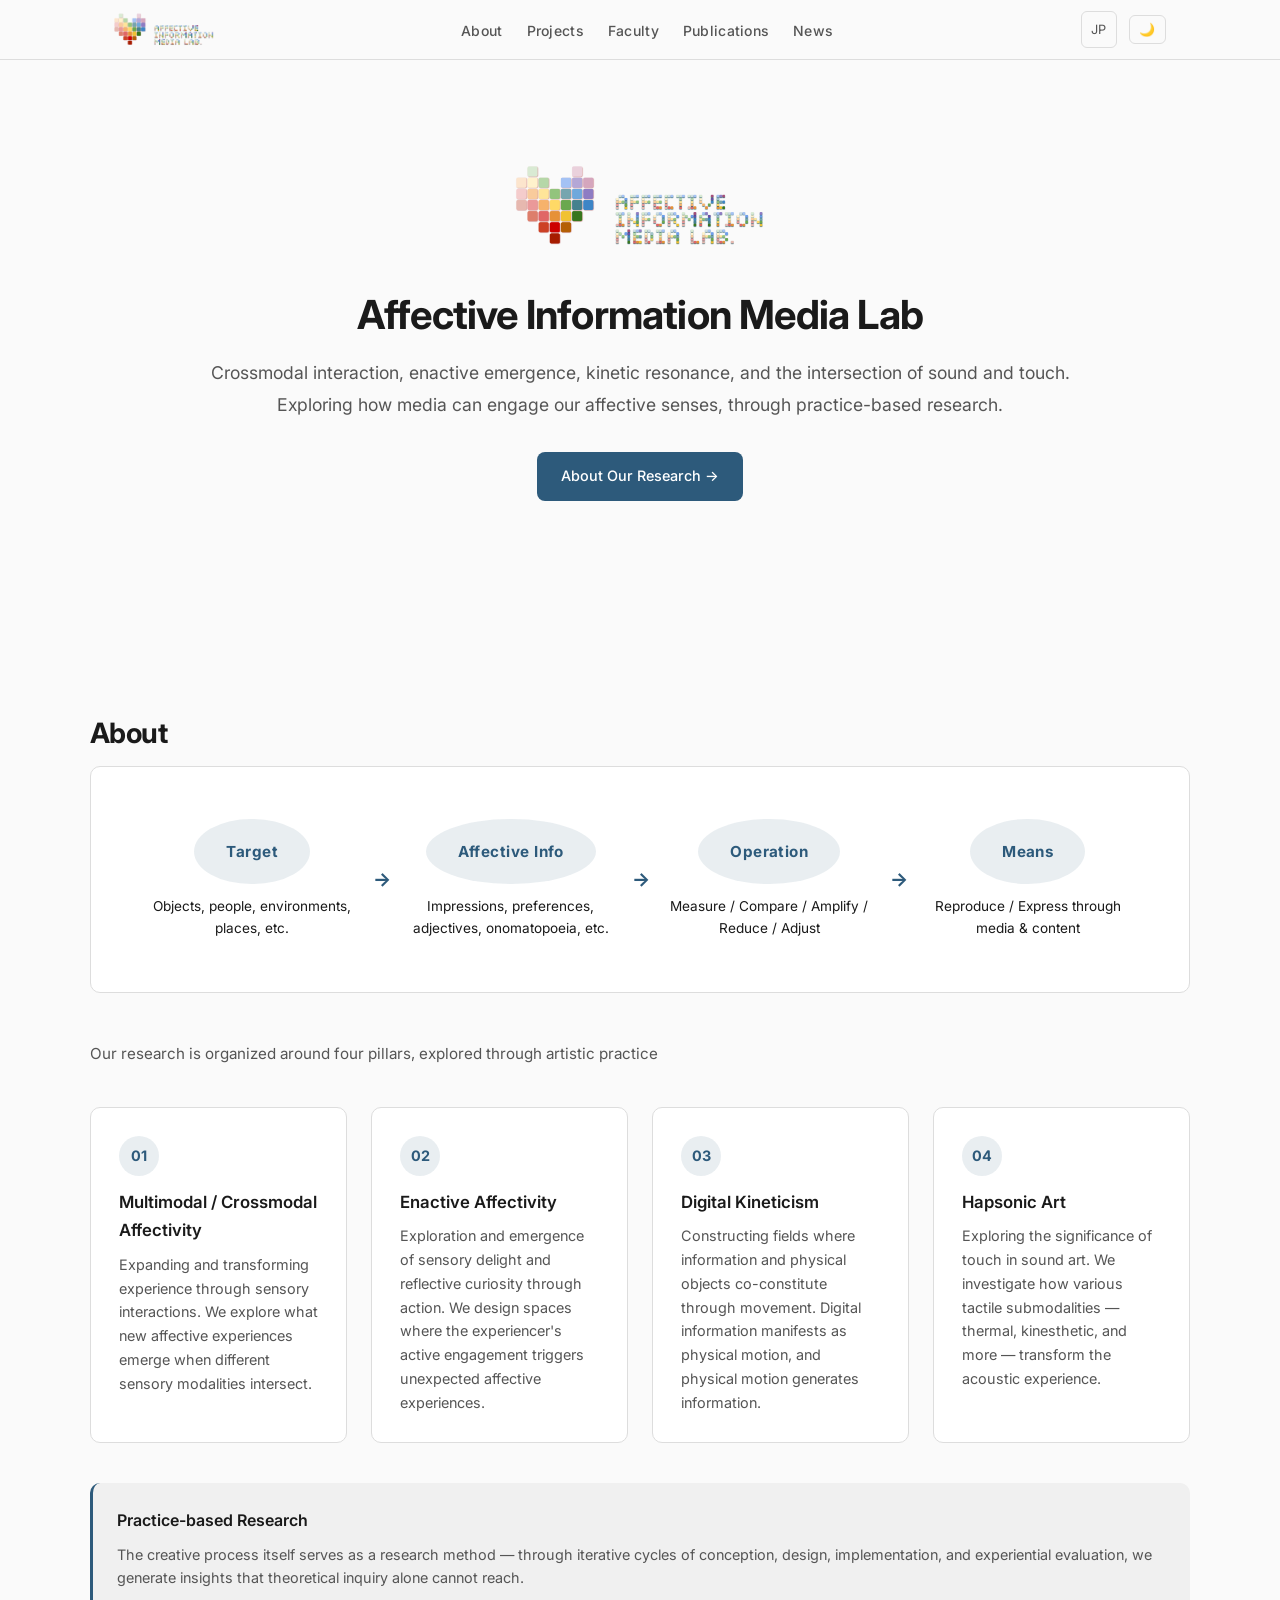
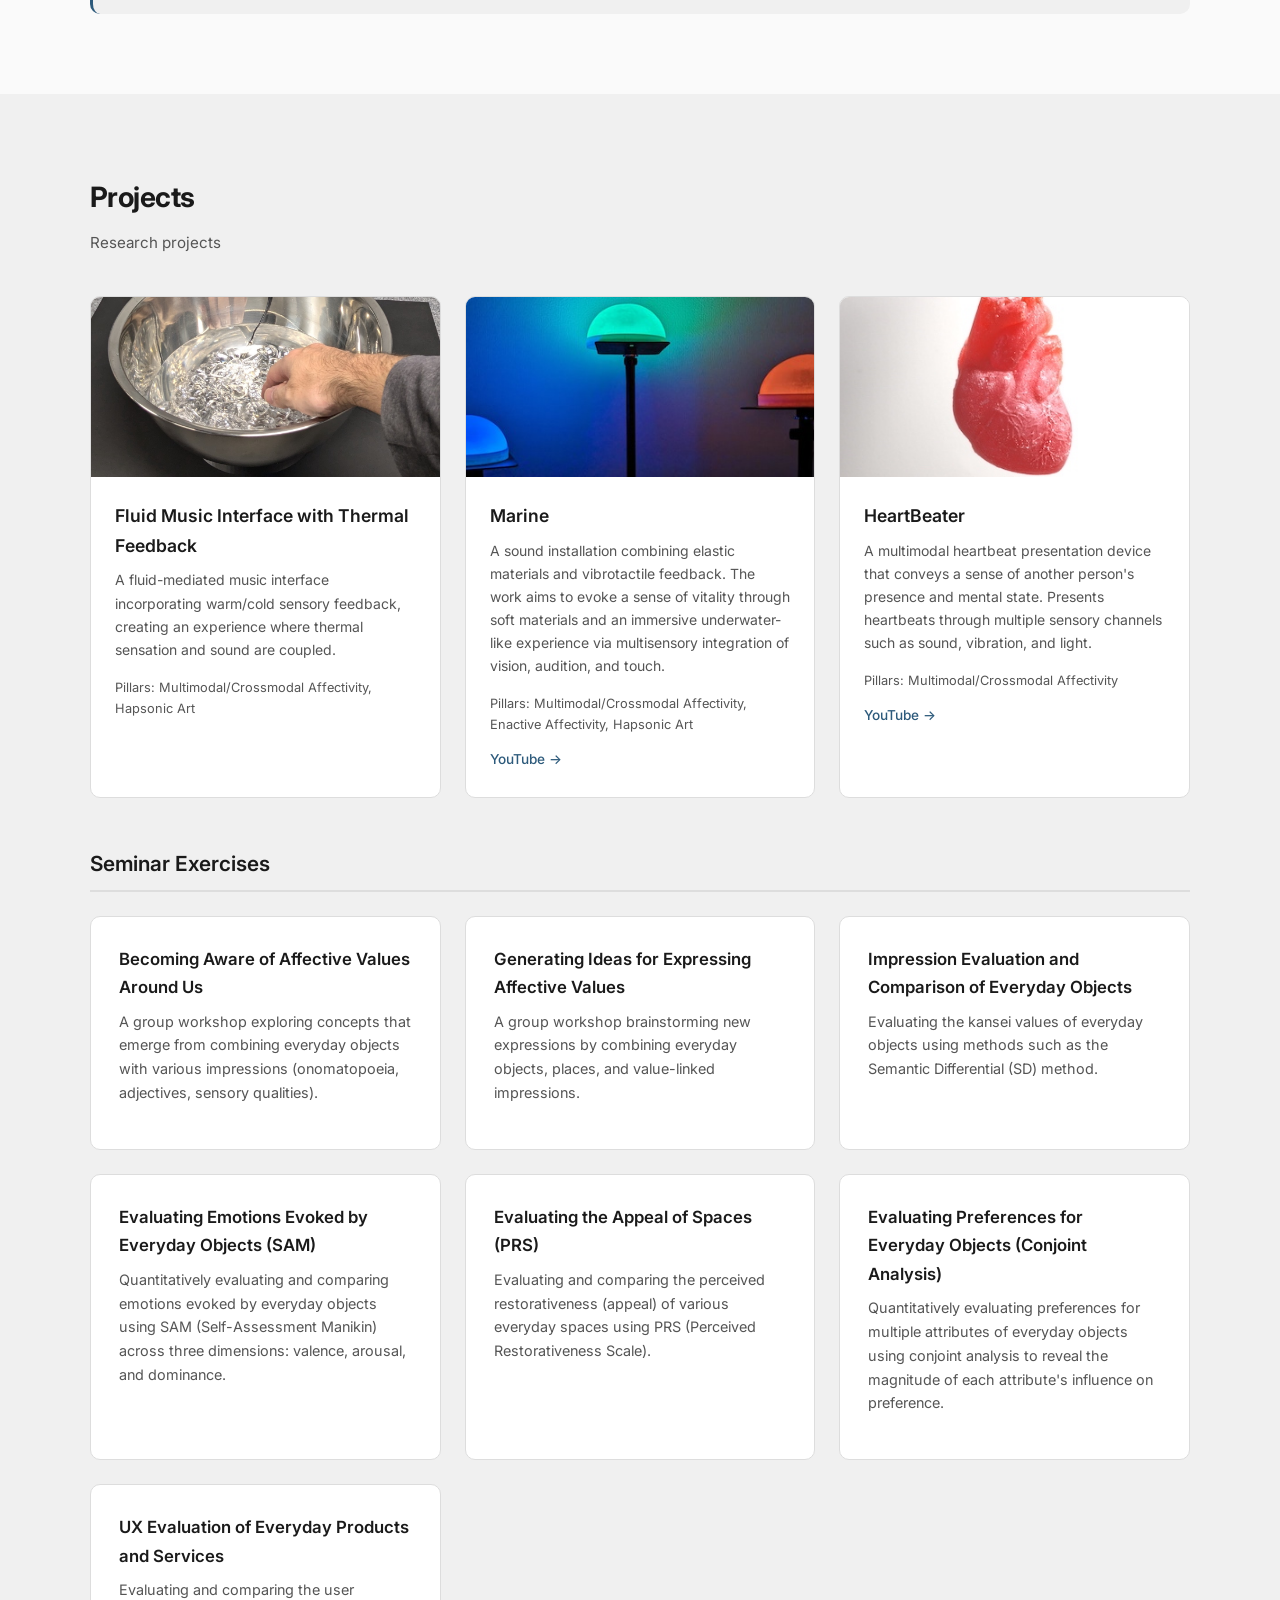
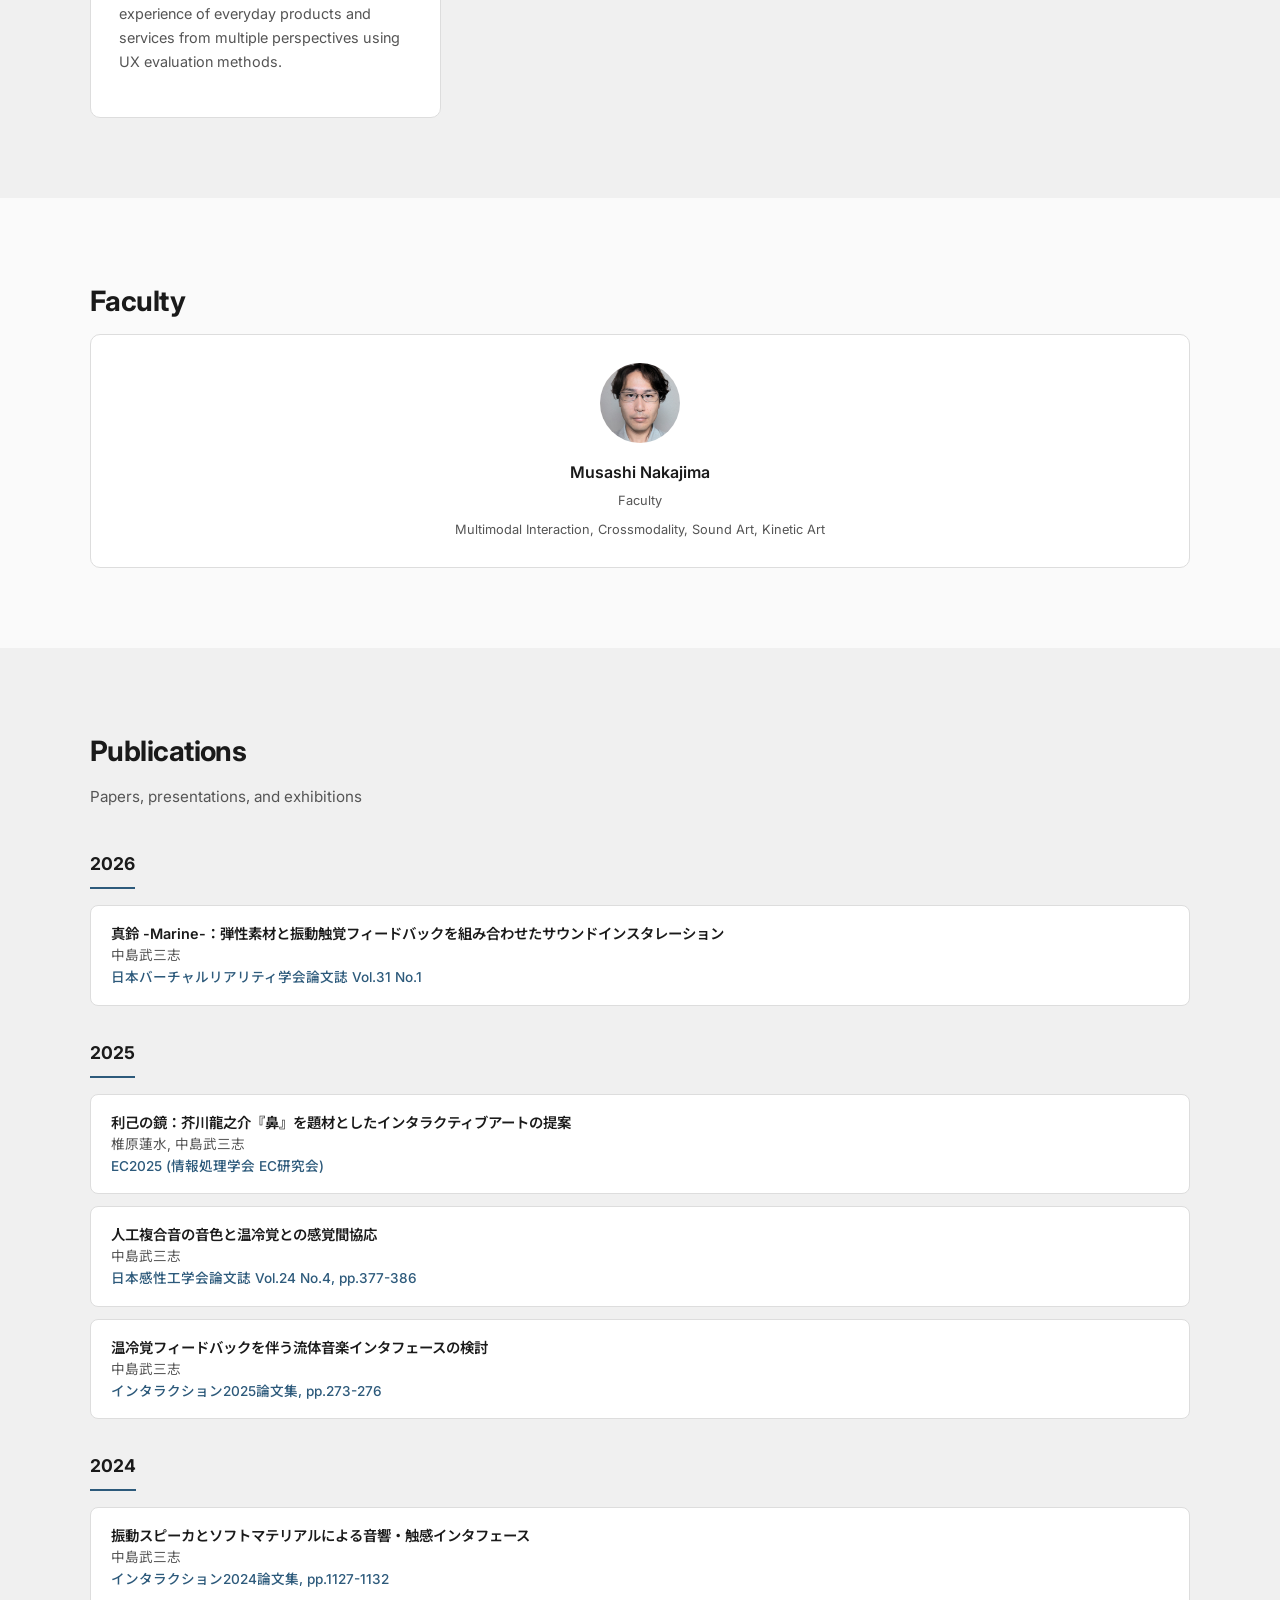
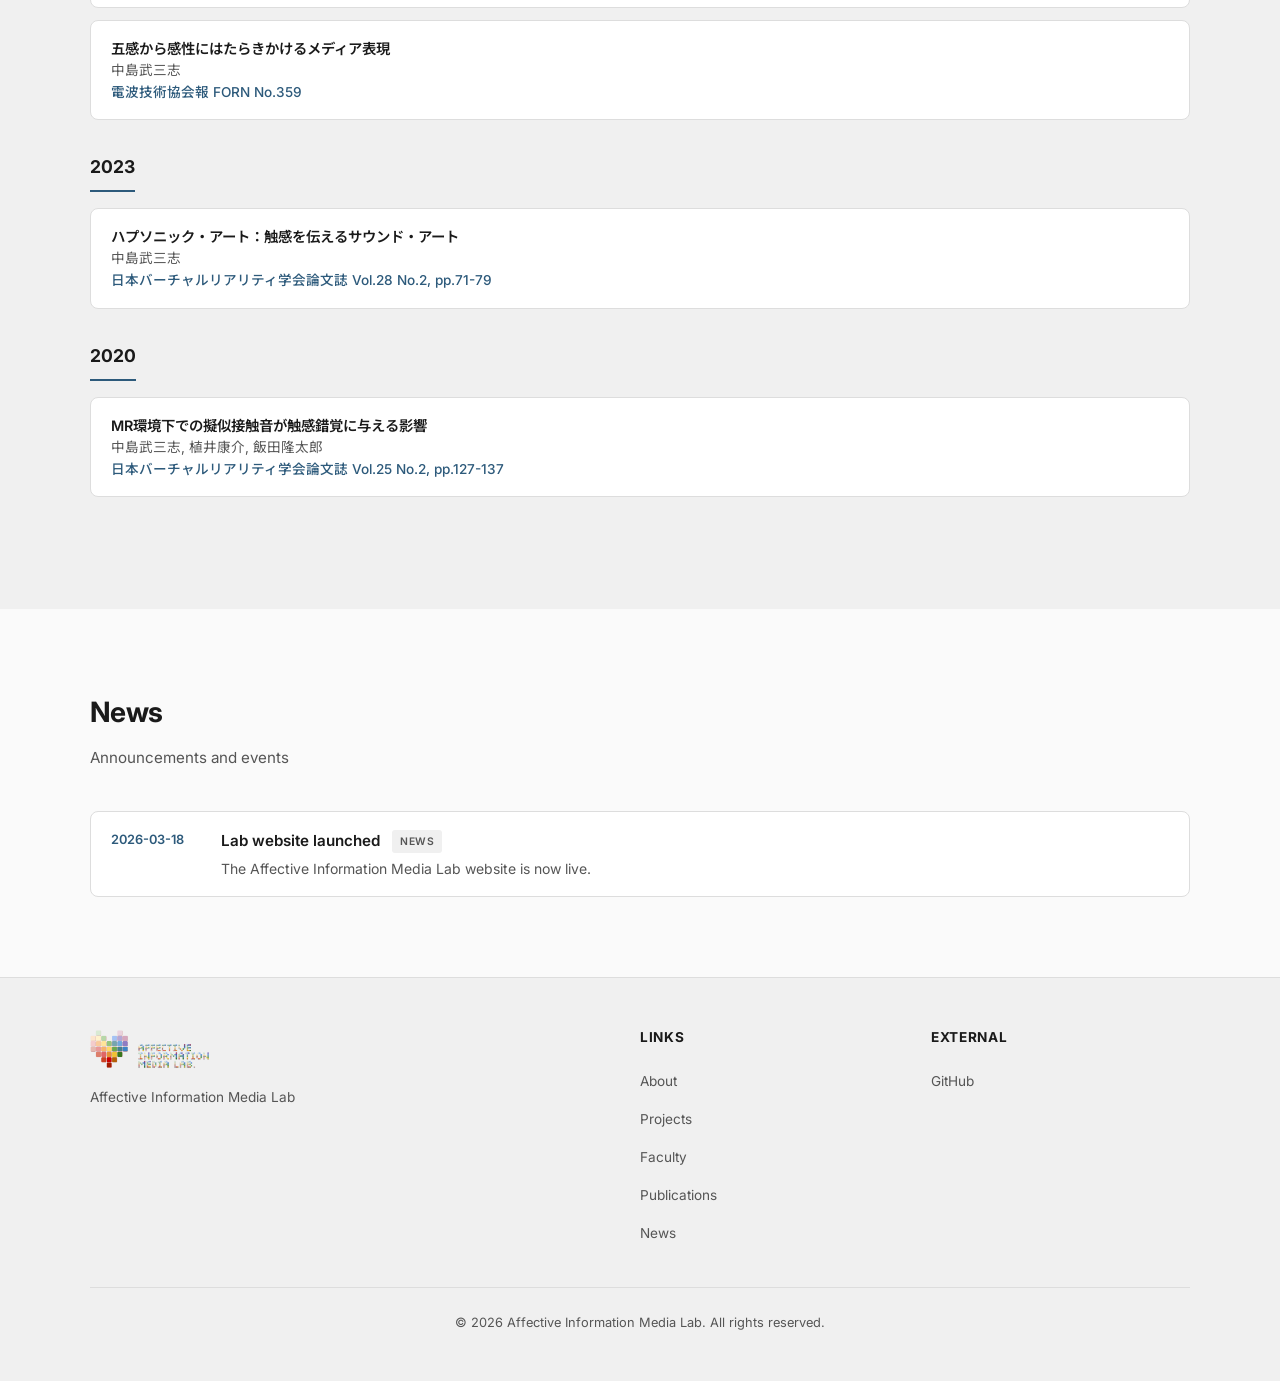
==== commit 29300b86: "update: 英語版のEnactive Affectivity説明文とメンバー専門分野を修正 Co-Authored-By: Claude Opus 4.6 (1M context) <norepl" ====
--- a/en/index.html
+++ b/en/index.html
@@ -85,7 +85,7 @@
         <div class="pillar-card">
           <span class="pillar-number">02</span>
           <h3>Enactive Affectivity</h3>
-          <p>Exploration and emergence of sensory interest through action. We design spaces where the experiencer's active engagement triggers unexpected affective experiences.</p>
+          <p>Exploration and emergence of sensory delight and reflective curiosity through action. We design spaces where the experiencer's active engagement triggers unexpected affective experiences.</p>
         </div>
         <div class="pillar-card">
           <span class="pillar-number">03</span>
@@ -206,7 +206,7 @@
           <div class="member-avatar"><img src="../assets/img/nakajima.jpg" alt="Musashi Nakajima"></div>
           <h3>Musashi Nakajima</h3>
           <p class="member-role">Faculty</p>
-          <p class="member-interests">Multimodal Interaction, Sound Art, Practice-based Research</p>
+          <p class="member-interests">Multimodal Interaction, Crossmodality, Sound Art, Kinetic Art</p>
         </div>
 
       </div>
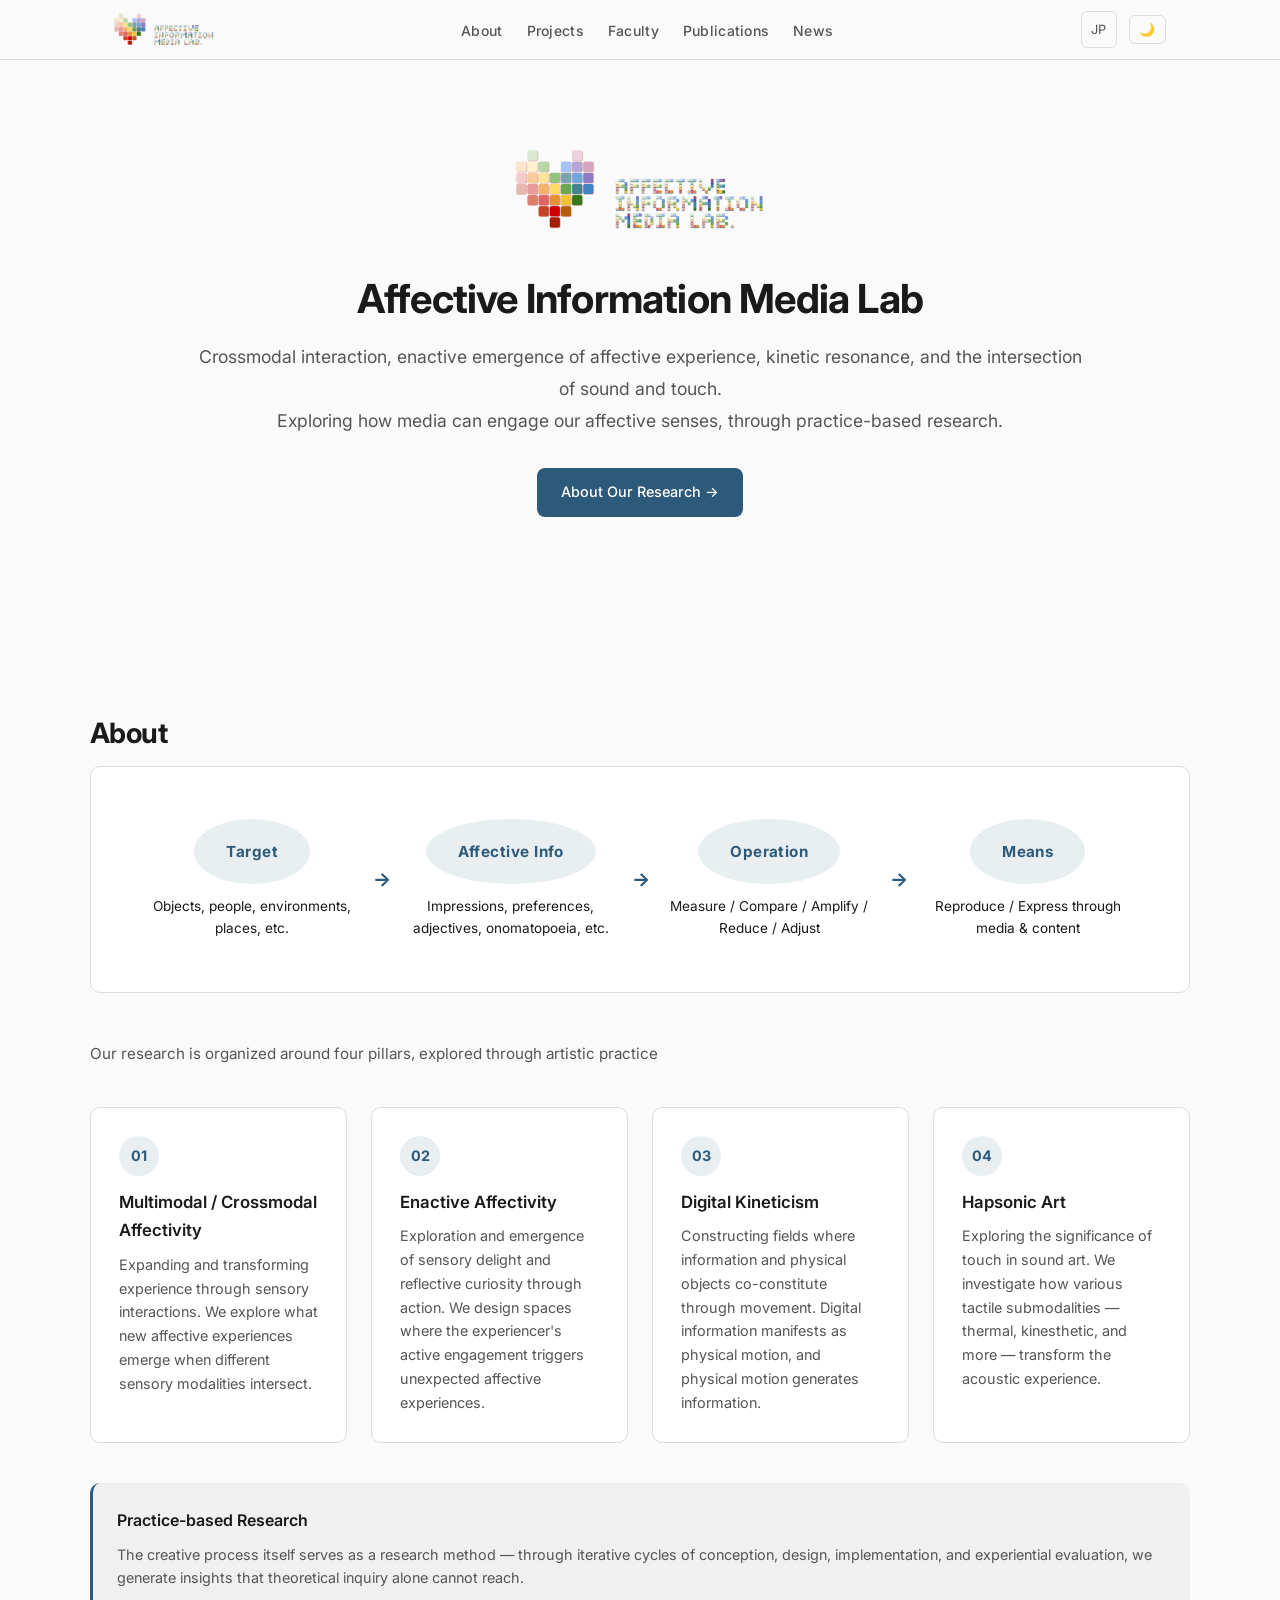
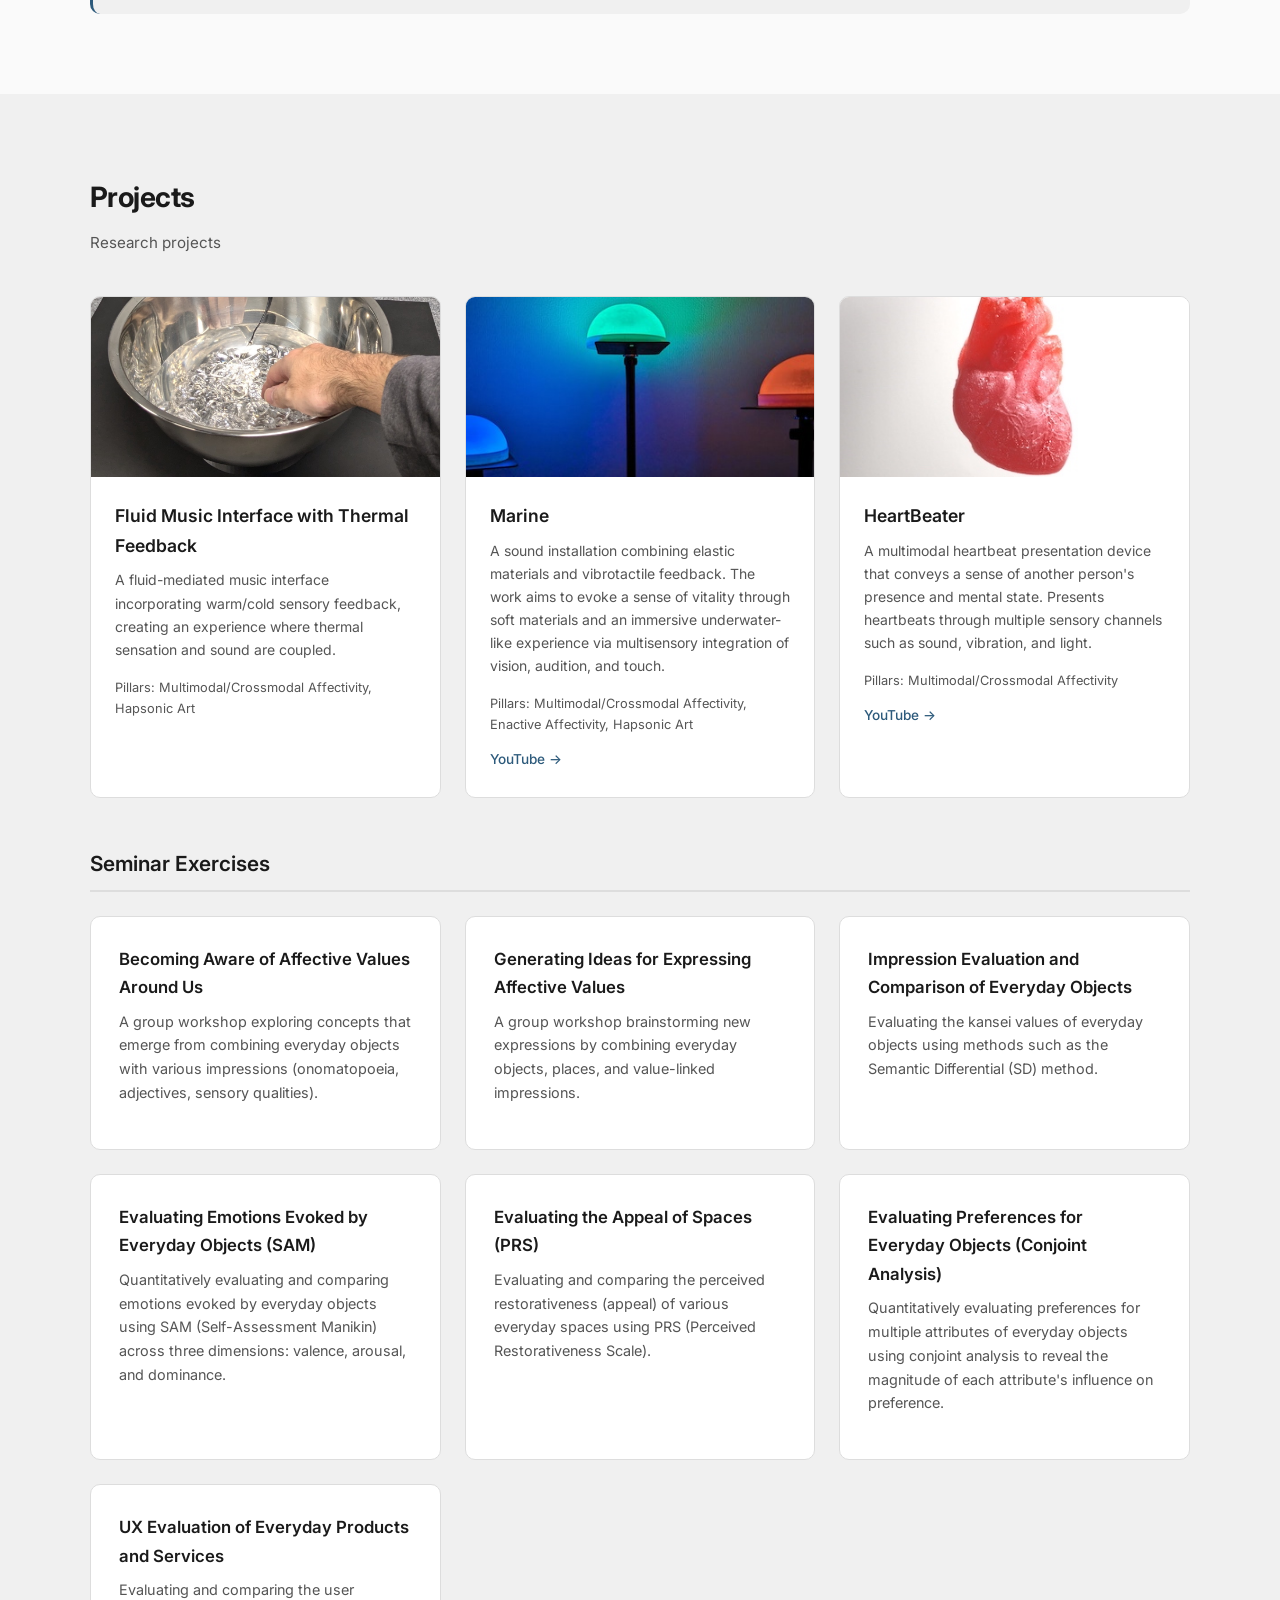
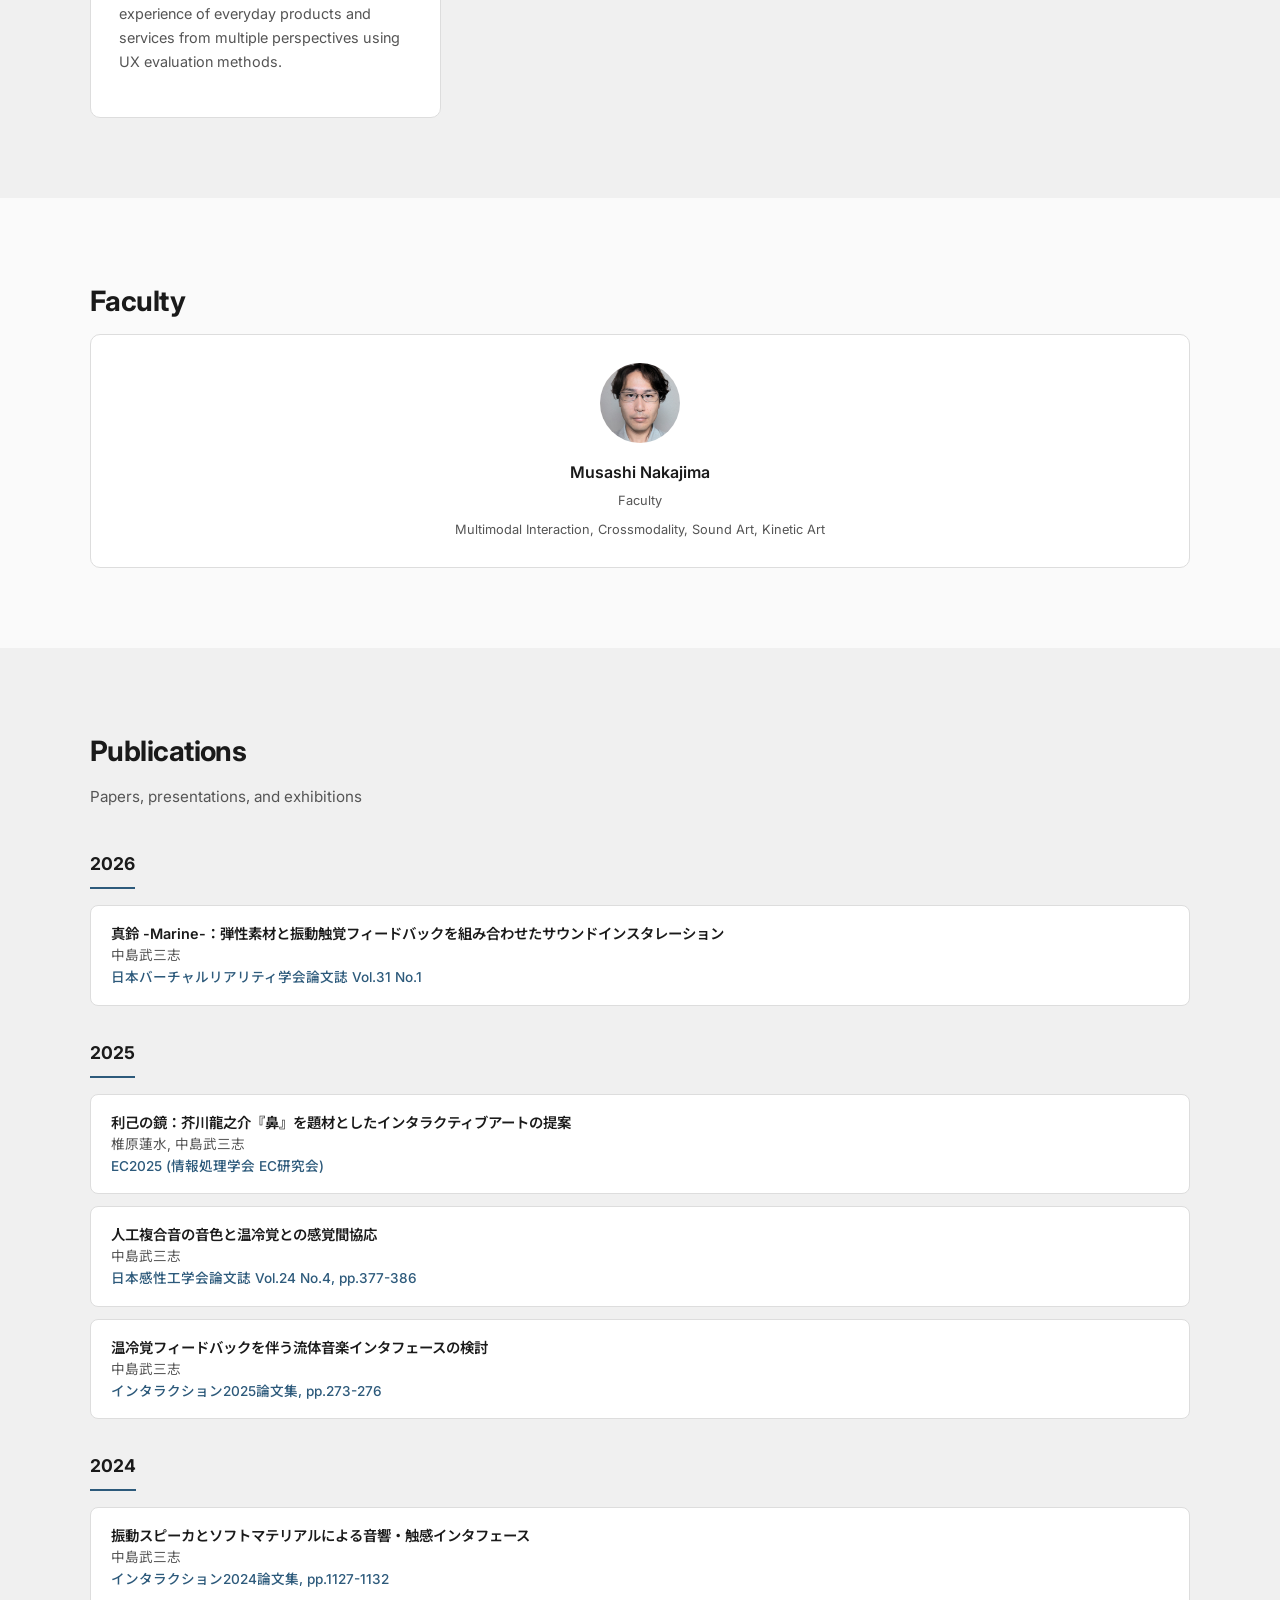
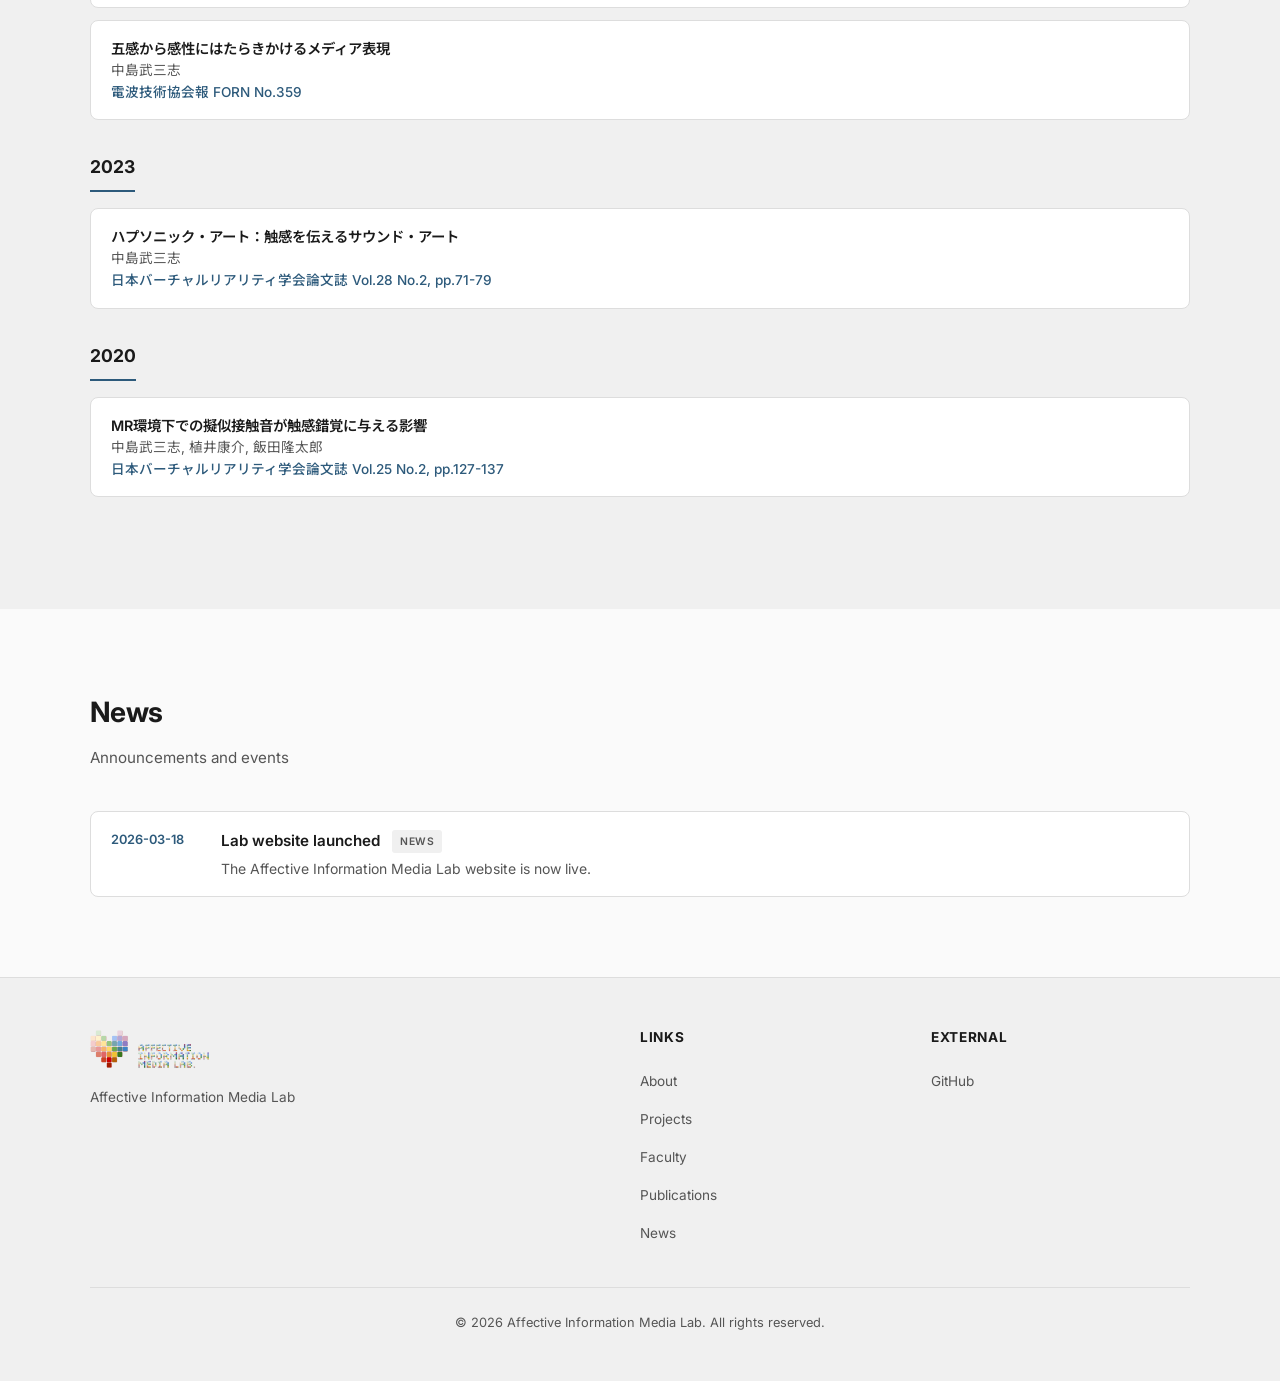
==== commit 8c307f61: "update: heroセクションの「創発」表現を日英両方で修正 Co-Authored-By: Claude Opus 4.6 (1M context) <noreply@anthropic.com" ====
--- a/en/index.html
+++ b/en/index.html
@@ -43,7 +43,7 @@
     <div class="hero-content fade-in">
       <img src="../assets/img/logo_light.png" alt="Affective Information Media Lab" class="hero-logo" id="hero-logo">
       <h1>Affective Information Media Lab</h1>
-      <p>Crossmodal interaction, enactive emergence, kinetic resonance, and the intersection of sound and touch.<br>Exploring how media can engage our affective senses, through practice-based research.</p>
+      <p>Crossmodal interaction, enactive emergence of affective experience, kinetic resonance, and the intersection of sound and touch.<br>Exploring how media can engage our affective senses, through practice-based research.</p>
       <a href="#about" class="hero-cta">About Our Research →</a>
     </div>
   </section>
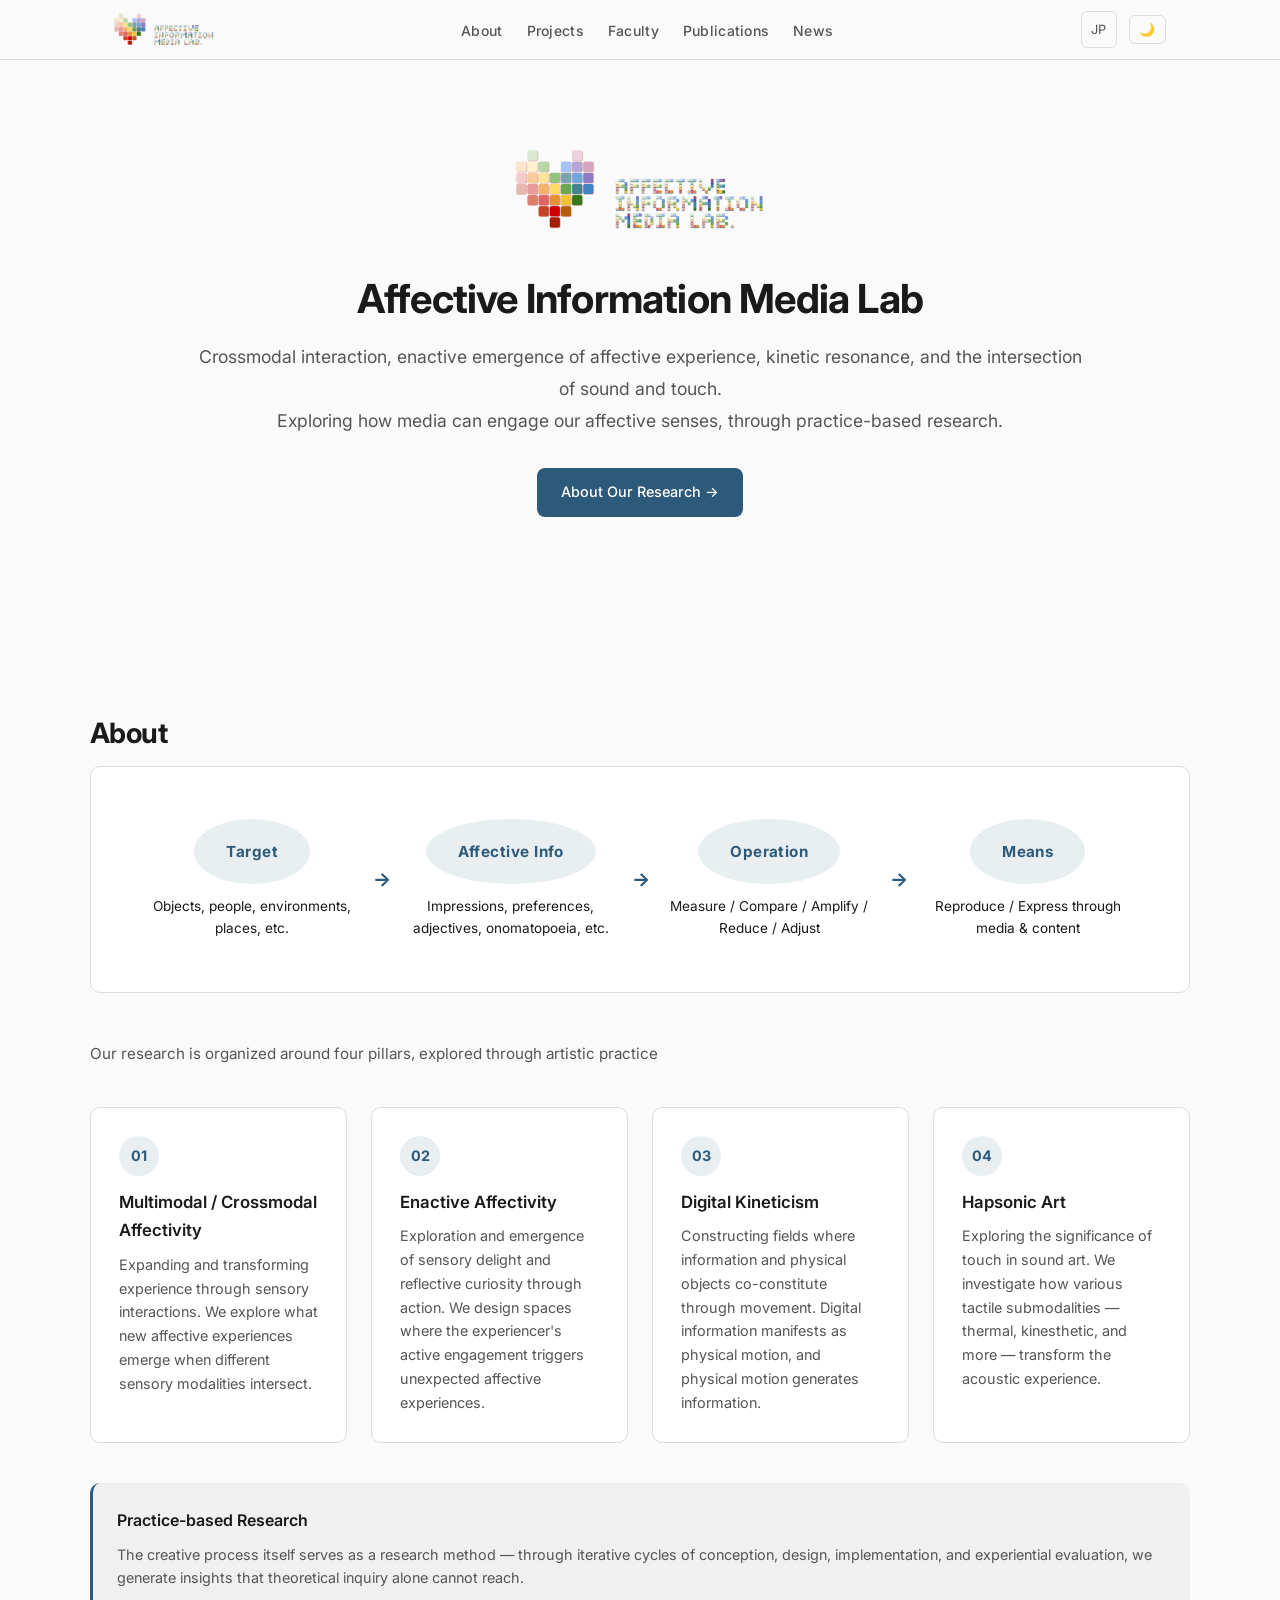
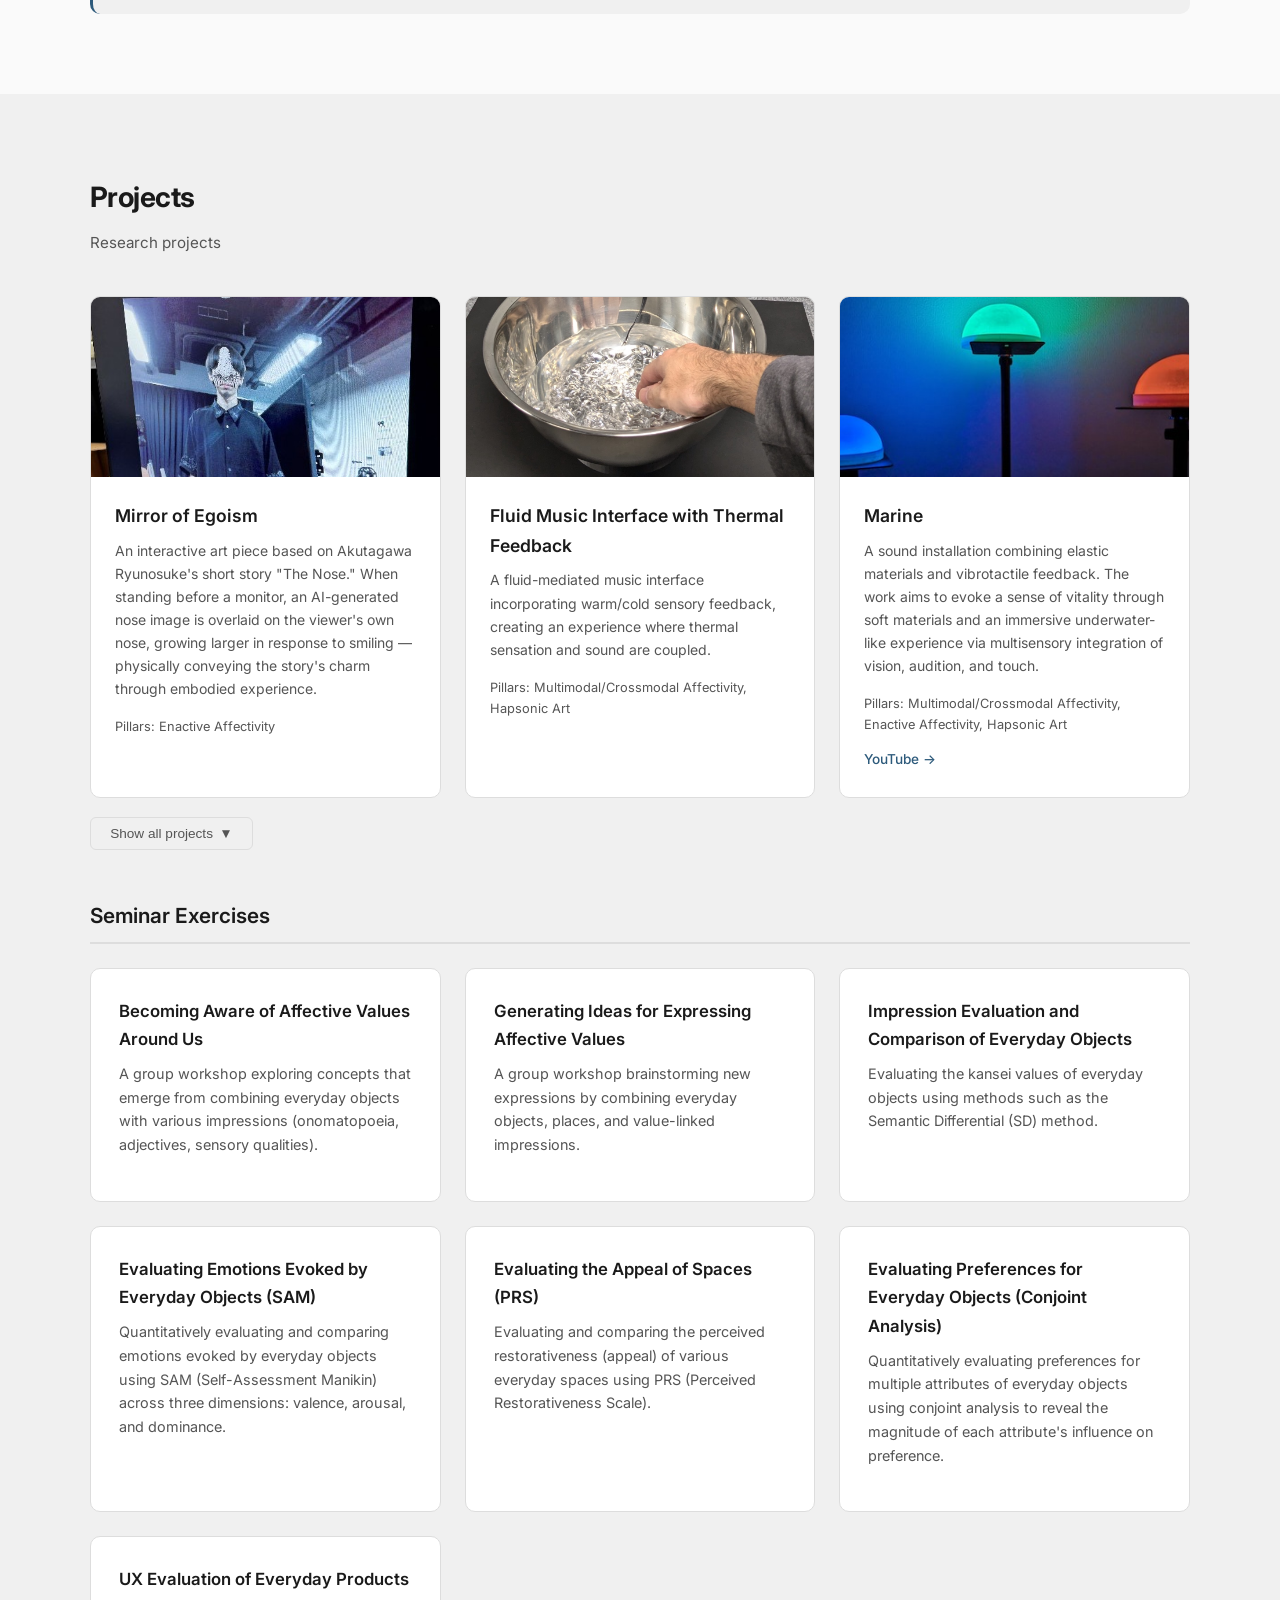
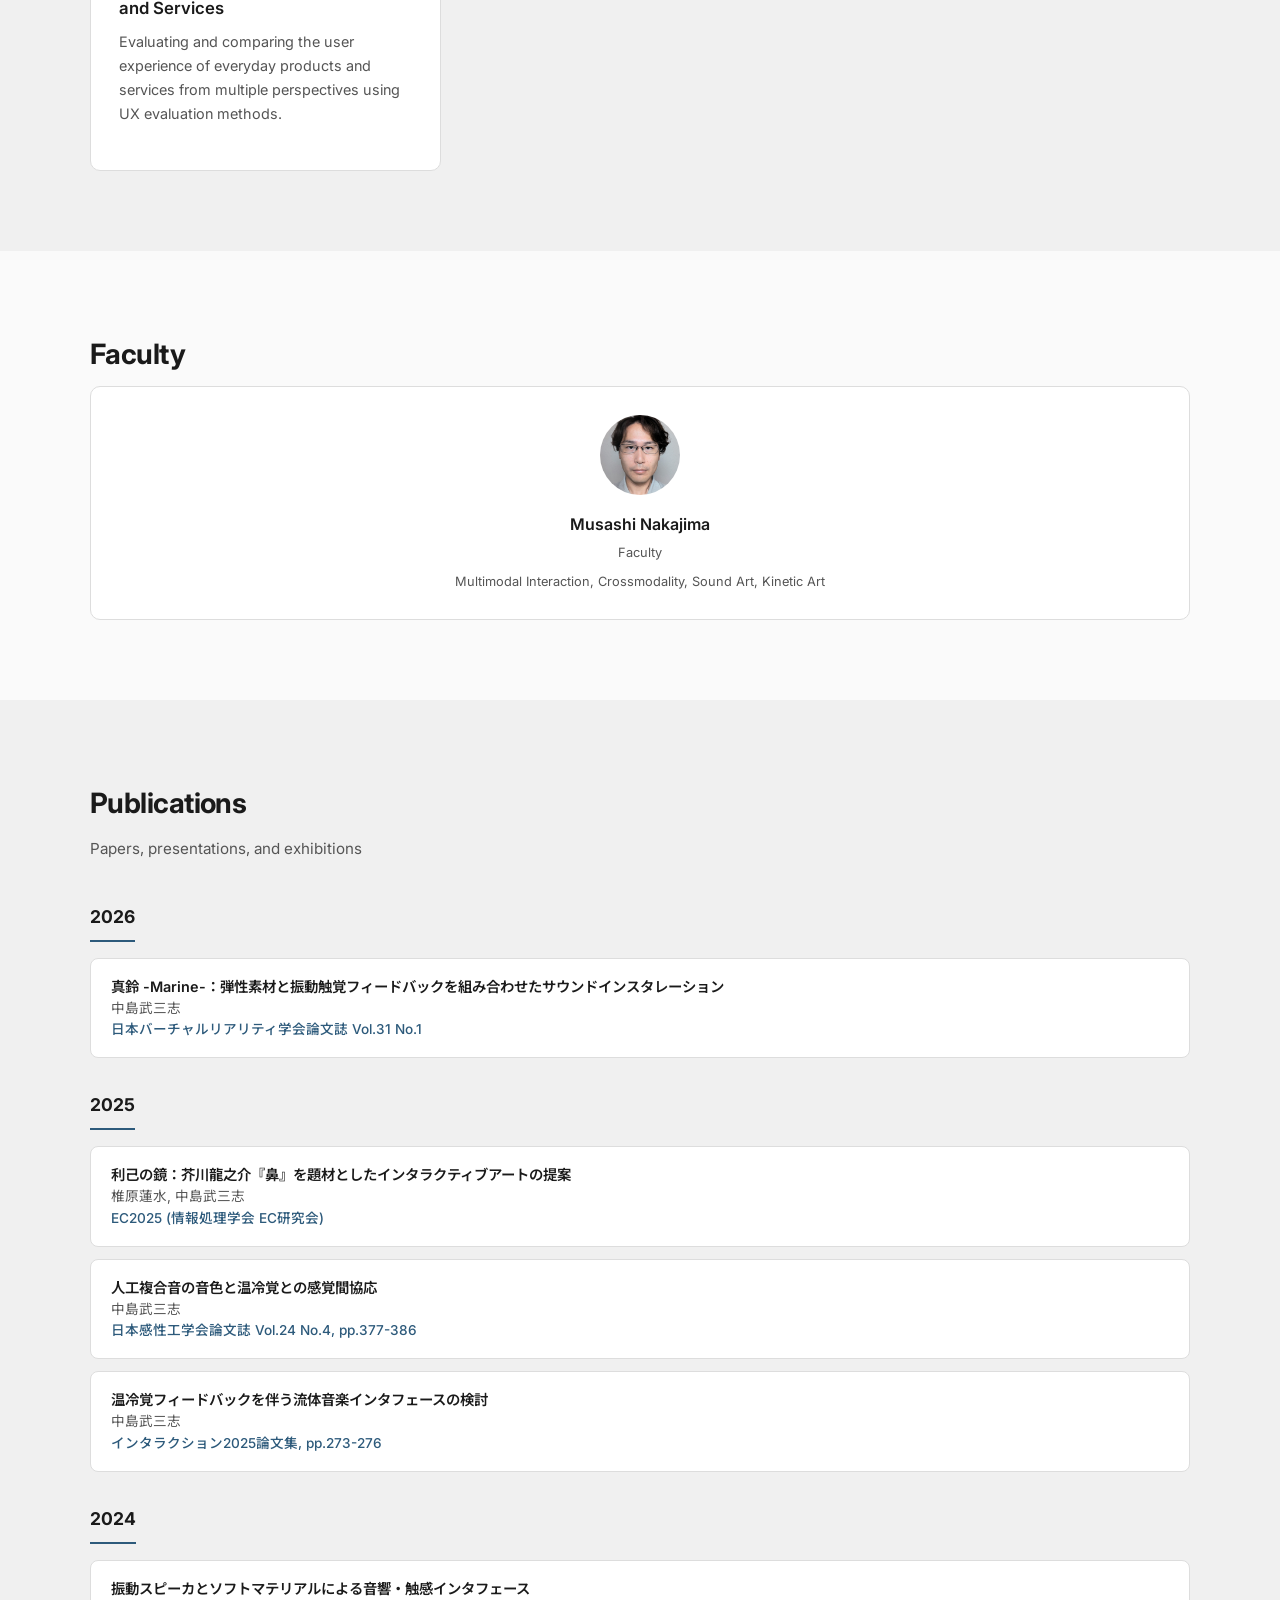
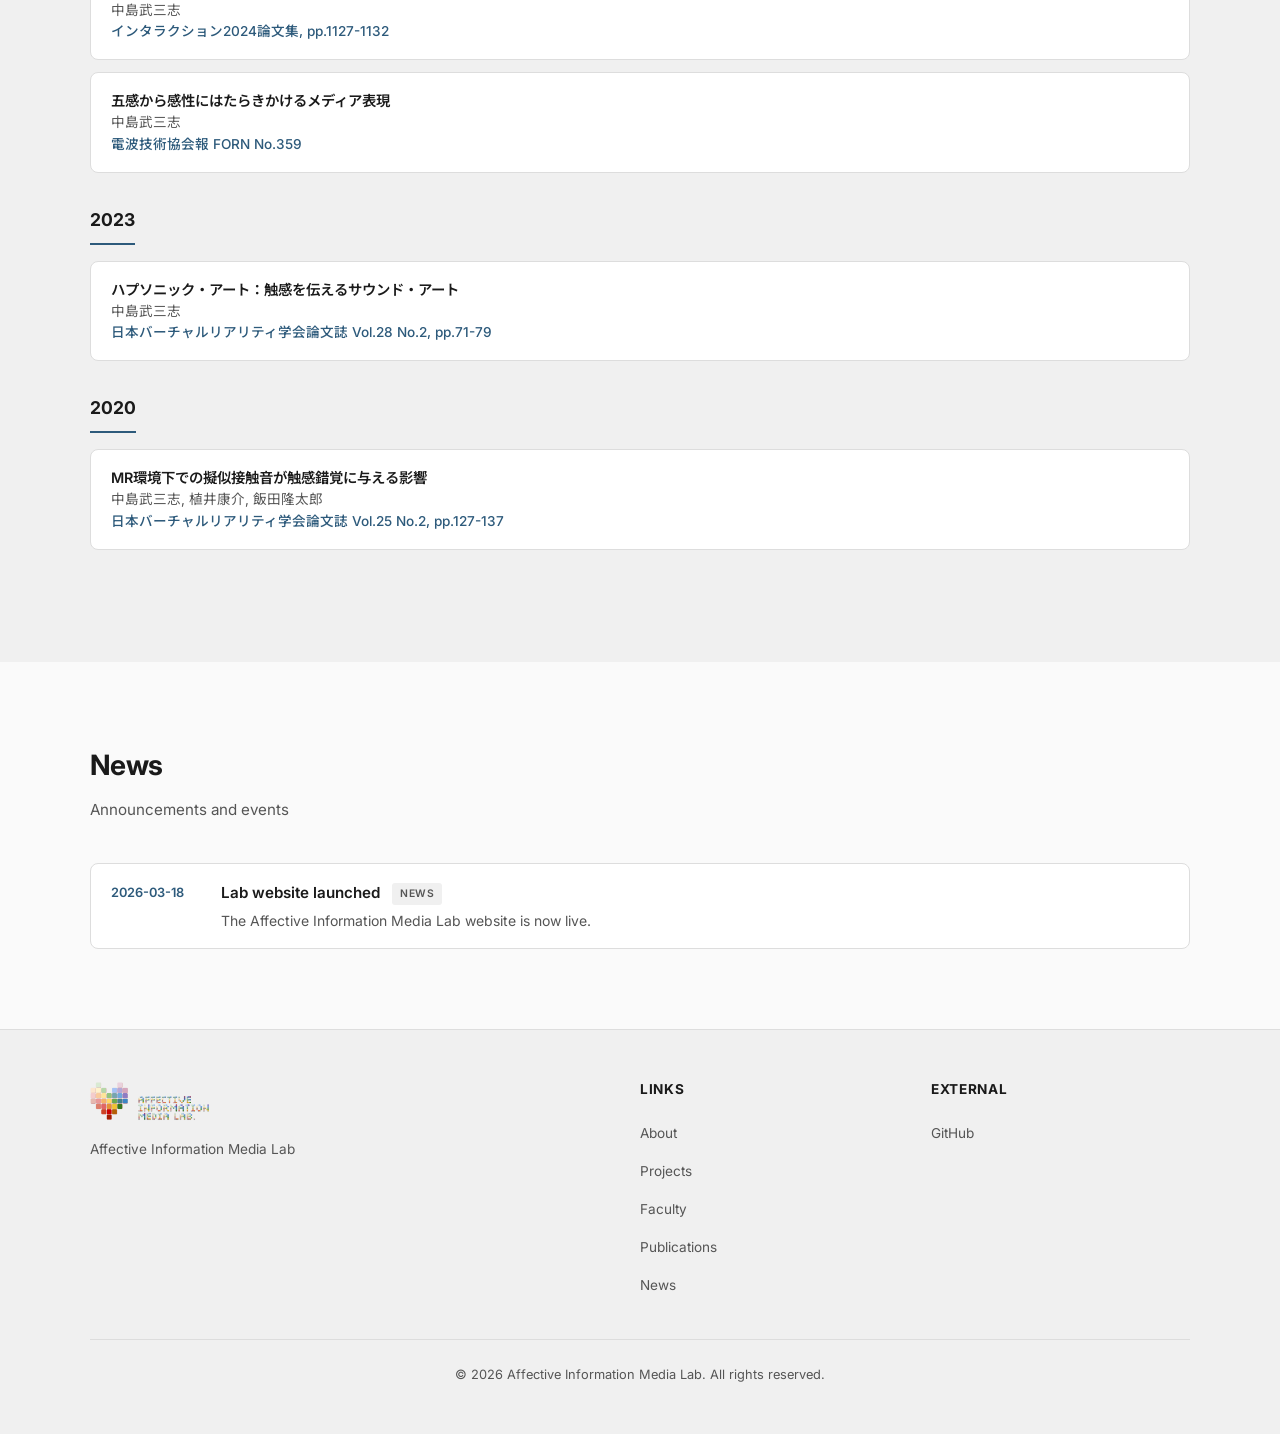
==== commit 540269bb: "add: 「利己の鏡」プロジェクトカード追加とプロジェクト一覧折りたたみ機能 EC2025論文の内容をもとに「利己の鏡」カードを日英両方に追加。 図1をクロップしたサムネイル画像を使用。 プロジェクト" ====
--- a/en/index.html
+++ b/en/index.html
@@ -112,7 +112,20 @@
       <h2 class="section-title">Projects</h2>
       <p class="section-subtitle">Research projects</p>
 
-      <div class="projects-grid">
+      <div class="projects-grid collapsed" id="research-projects">
+        <div class="project-card">
+          <div class="project-thumb">
+            <img src="../assets/img/rikono-kagami.jpg" alt="Mirror of Egoism" style="width:100%;height:100%;object-fit:cover;">
+          </div>
+          <div class="project-body">
+            <h3>Mirror of Egoism</h3>
+            <p>An interactive art piece based on Akutagawa Ryunosuke's short story "The Nose." When standing before a monitor, an AI-generated nose image is overlaid on the viewer's own nose, growing larger in response to smiling — physically conveying the story's charm through embodied experience.</p>
+            <p style="font-size: 0.8rem; color: var(--color-text-secondary); margin-bottom: 0.5rem;">
+              Pillars: Enactive Affectivity
+            </p>
+          </div>
+        </div>
+
         <div class="project-card">
           <div class="project-thumb">
             <img src="../assets/img/fluid-interface.jpg" alt="Fluid Music Interface with Thermal Feedback" style="width:100%;height:100%;object-fit:cover;">
@@ -154,6 +167,9 @@
           </div>
         </div>
       </div>
+      <button class="toggle-projects-btn" data-target="research-projects" data-label-show="Show all projects" data-label-hide="Show less">
+        <span class="label">Show all projects</span><span class="arrow">▼</span>
+      </button>
 
       <h3 class="subsection-title">Seminar Exercises</h3>
 
--- a/css/style.css
+++ b/css/style.css
@@ -509,6 +509,38 @@
   gap: 1.5rem;
 }
 
+.projects-grid.collapsed .project-card:nth-child(n+4) {
+  display: none;
+}
+
+.toggle-projects-btn {
+  display: inline-flex;
+  align-items: center;
+  gap: 0.4rem;
+  margin-top: 1.2rem;
+  padding: 0.5rem 1.2rem;
+  background: transparent;
+  border: 1px solid var(--color-border);
+  border-radius: 6px;
+  color: var(--color-text-secondary);
+  font-size: 0.85rem;
+  cursor: pointer;
+  transition: color var(--transition), border-color var(--transition);
+}
+
+.toggle-projects-btn:hover {
+  color: var(--color-accent);
+  border-color: var(--color-accent);
+}
+
+.toggle-projects-btn .arrow {
+  transition: transform 0.3s ease;
+}
+
+.toggle-projects-btn.expanded .arrow {
+  transform: rotate(180deg);
+}
+
 .project-card {
   background: var(--color-card-bg);
   border: 1px solid var(--color-border);
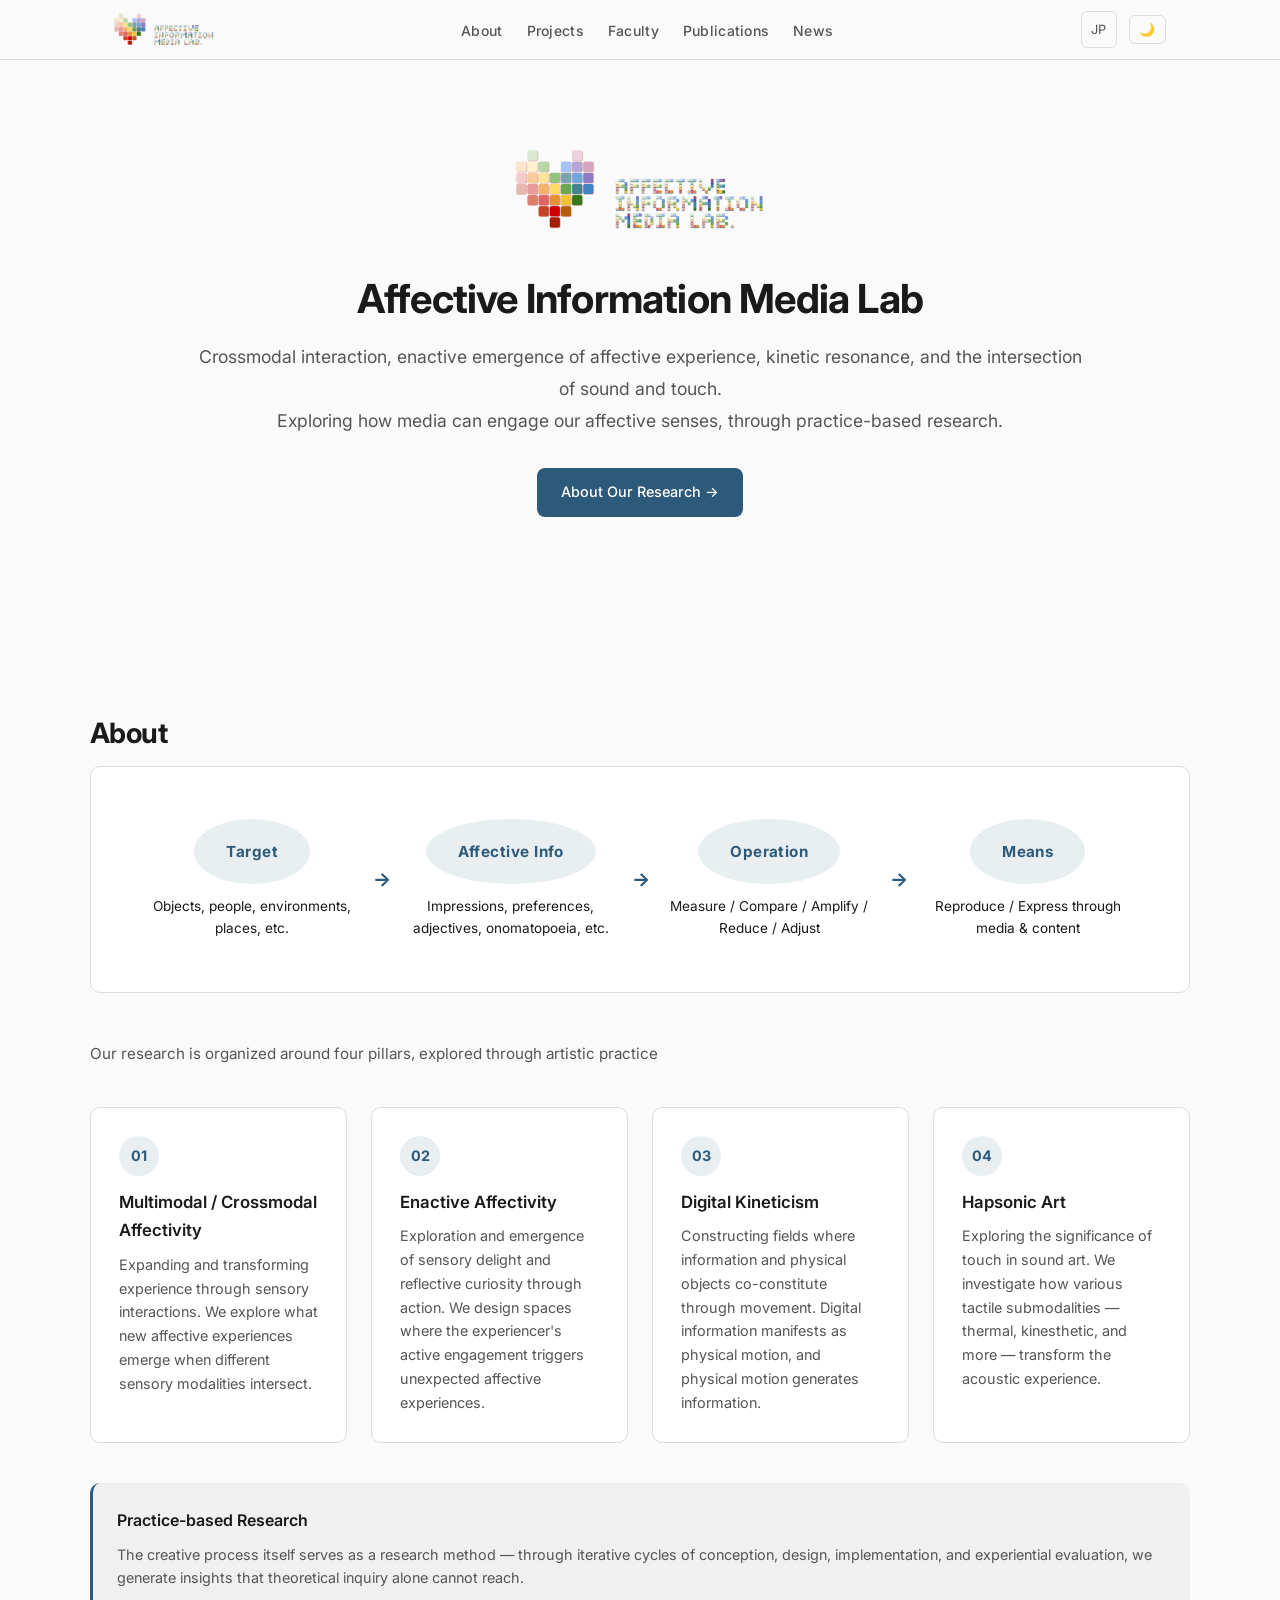
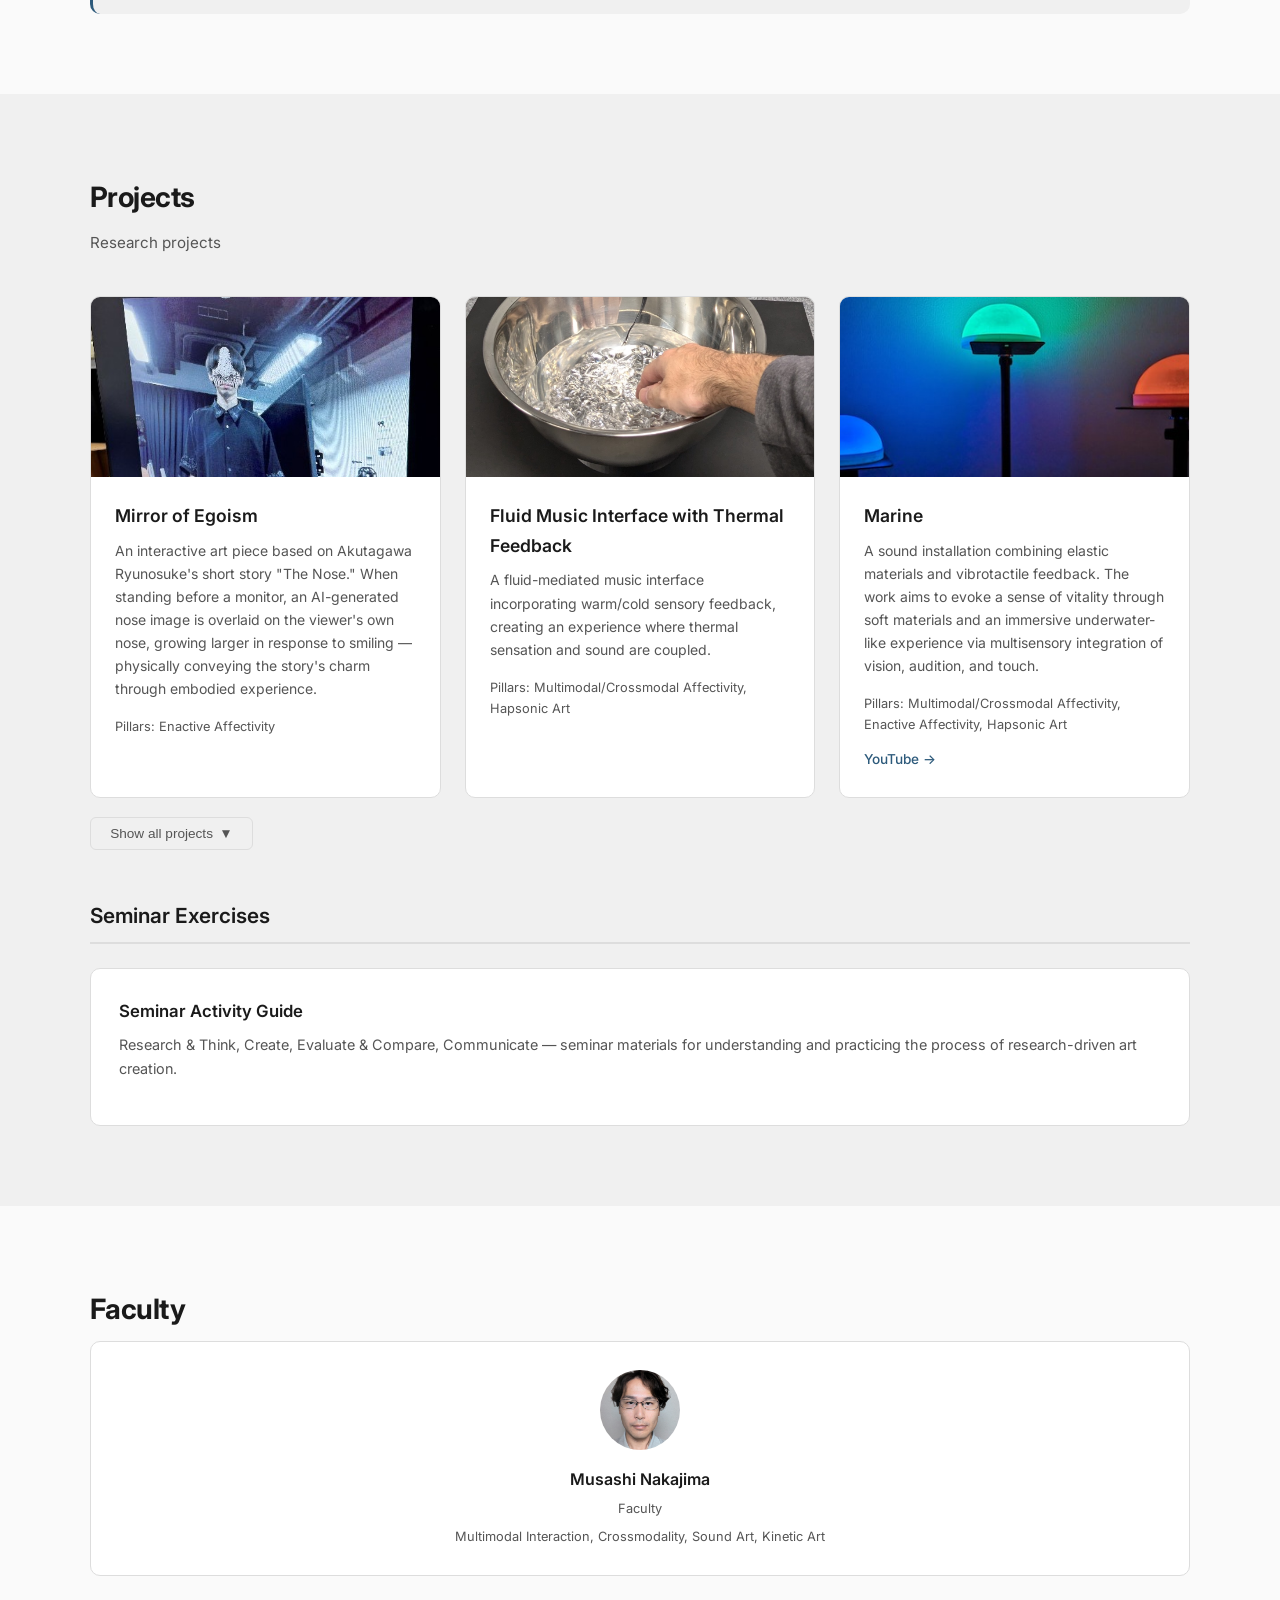
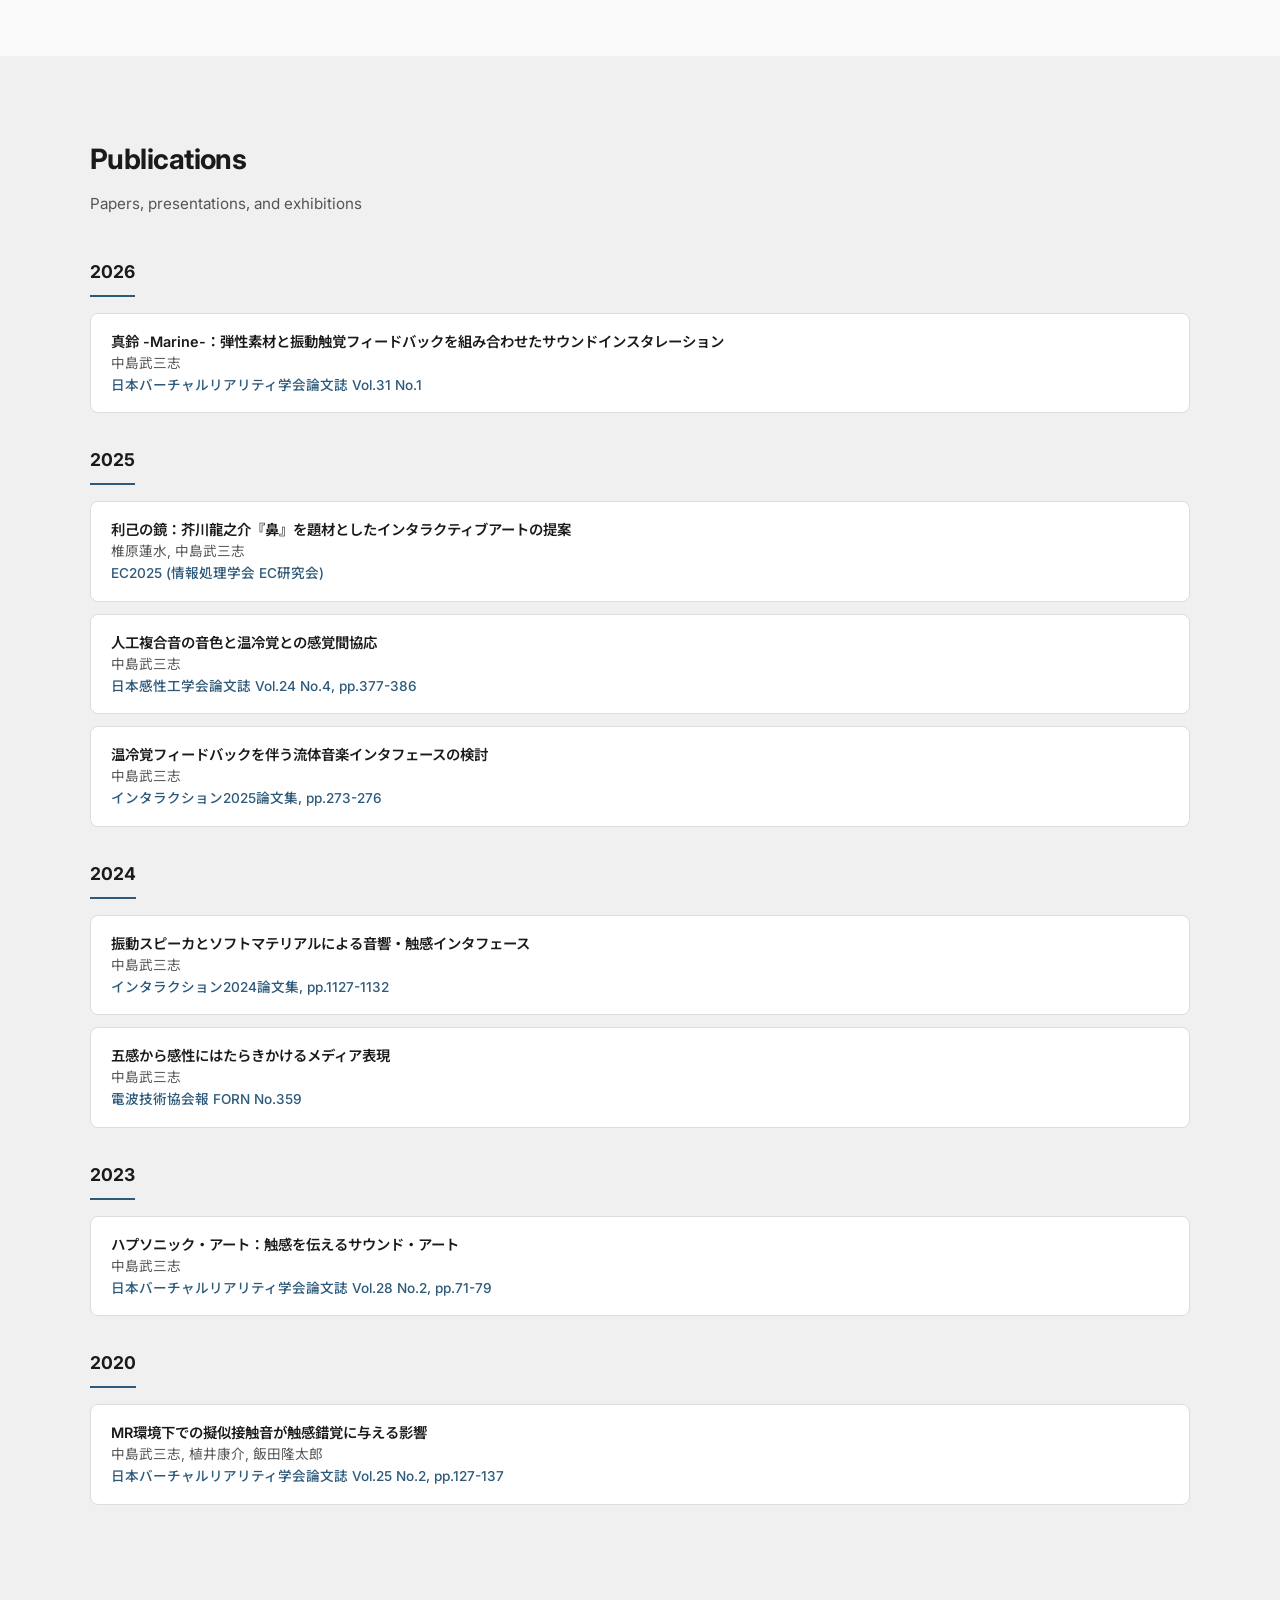
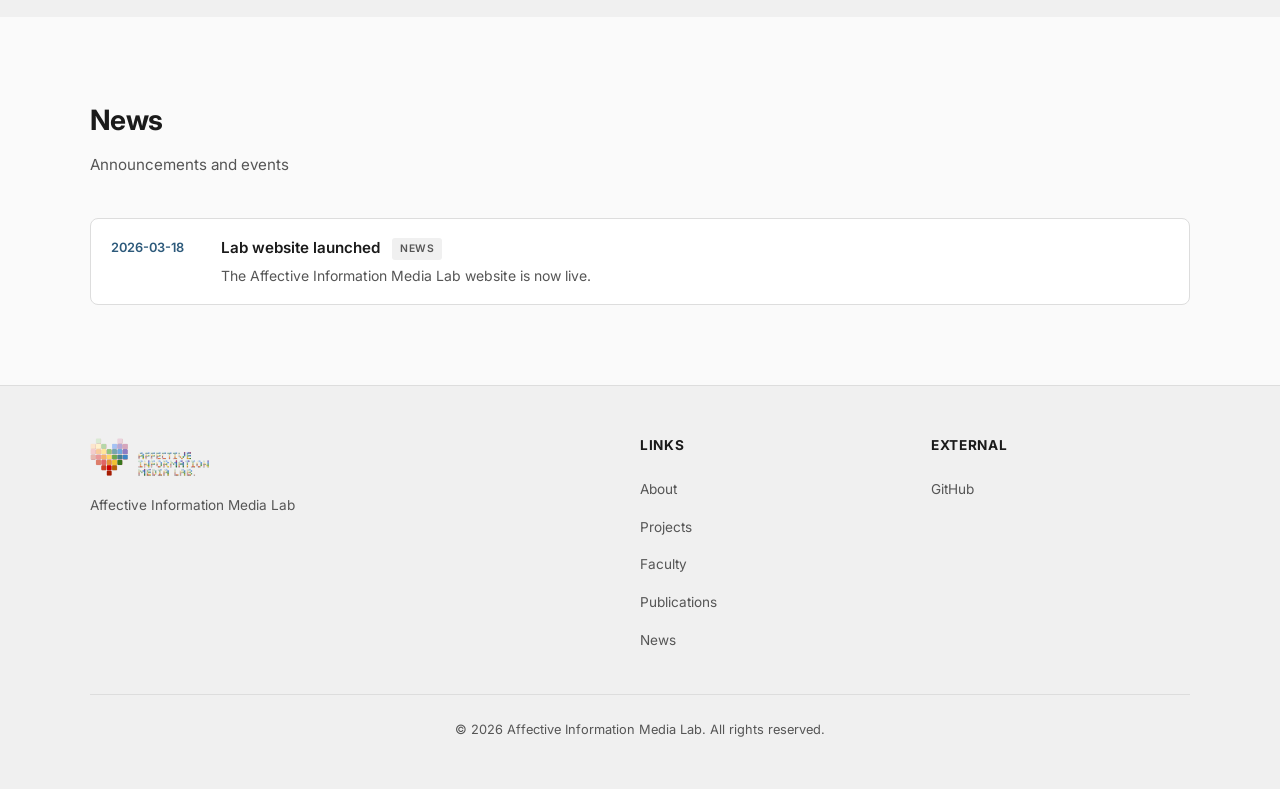
==== commit dd540dde: "Replace seminar exercise cards with link to affective-media-seminar Replace 7 individual workshop ca" ====
--- a/en/index.html
+++ b/en/index.html
@@ -174,40 +174,10 @@
       <h3 class="subsection-title">Seminar Exercises</h3>
 
       <div class="projects-grid">
-        <div class="workshop-card">
-          <h3>Becoming Aware of Affective Values Around Us</h3>
-          <p class="workshop-overview">A group workshop exploring concepts that emerge from combining everyday objects with various impressions (onomatopoeia, adjectives, sensory qualities).</p>
-        </div>
-
-        <div class="workshop-card">
-          <h3>Generating Ideas for Expressing Affective Values</h3>
-          <p class="workshop-overview">A group workshop brainstorming new expressions by combining everyday objects, places, and value-linked impressions.</p>
-        </div>
-
-        <div class="workshop-card">
-          <h3>Impression Evaluation and Comparison of Everyday Objects</h3>
-          <p class="workshop-overview">Evaluating the kansei values of everyday objects using methods such as the Semantic Differential (SD) method.</p>
-        </div>
-
-        <div class="workshop-card">
-          <h3>Evaluating Emotions Evoked by Everyday Objects (SAM)</h3>
-          <p class="workshop-overview">Quantitatively evaluating and comparing emotions evoked by everyday objects using SAM (Self-Assessment Manikin) across three dimensions: valence, arousal, and dominance.</p>
-        </div>
-
-        <div class="workshop-card">
-          <h3>Evaluating the Appeal of Spaces (PRS)</h3>
-          <p class="workshop-overview">Evaluating and comparing the perceived restorativeness (appeal) of various everyday spaces using PRS (Perceived Restorativeness Scale).</p>
-        </div>
-
-        <div class="workshop-card">
-          <h3>Evaluating Preferences for Everyday Objects (Conjoint Analysis)</h3>
-          <p class="workshop-overview">Quantitatively evaluating preferences for multiple attributes of everyday objects using conjoint analysis to reveal the magnitude of each attribute's influence on preference.</p>
-        </div>
-
-        <div class="workshop-card">
-          <h3>UX Evaluation of Everyday Products and Services</h3>
-          <p class="workshop-overview">Evaluating and comparing the user experience of everyday products and services from multiple perspectives using UX evaluation methods.</p>
-        </div>
+        <a href="https://www.634nakajima.com/affective-media-seminar/ja/" class="workshop-card" style="text-decoration: none; color: inherit; cursor: pointer;">
+          <h3>Seminar Activity Guide</h3>
+          <p class="workshop-overview">Research & Think, Create, Evaluate & Compare, Communicate — seminar materials for understanding and practicing the process of research-driven art creation.</p>
+        </a>
       </div>
     </div>
   </section>
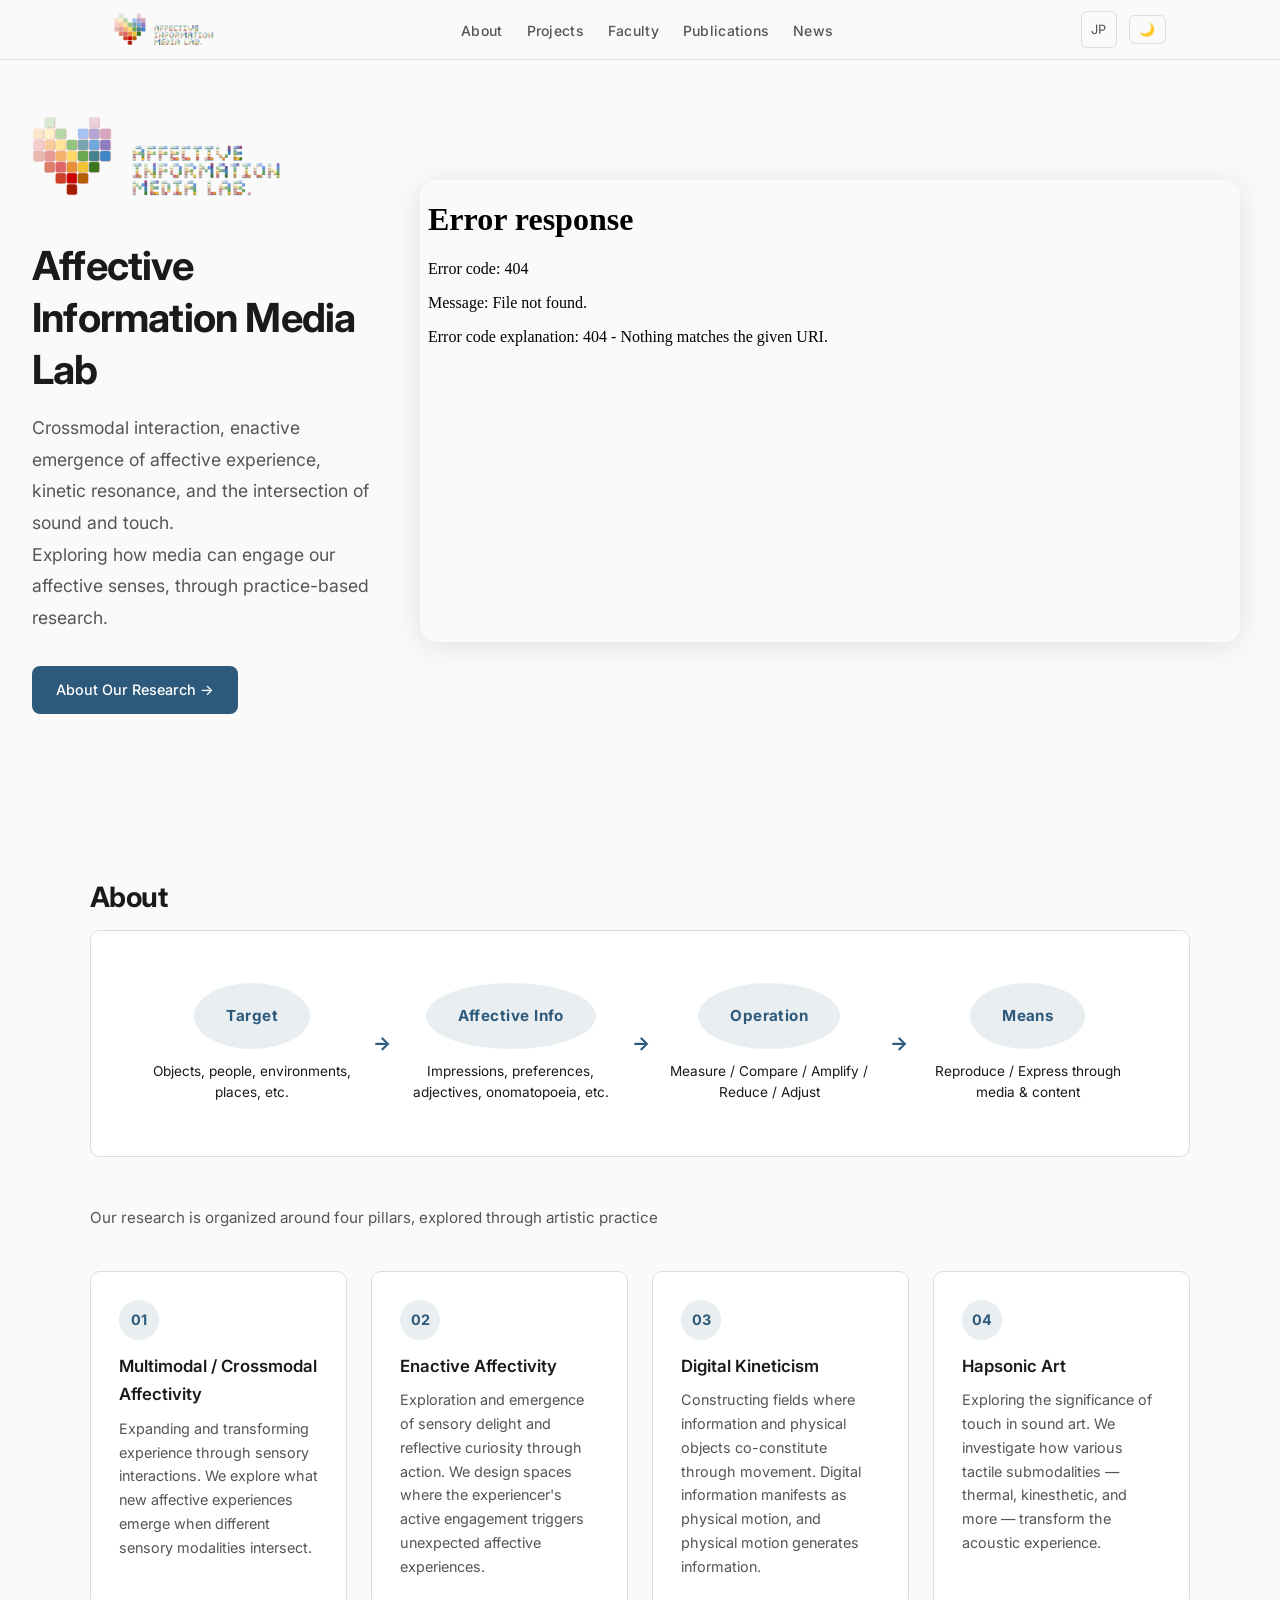
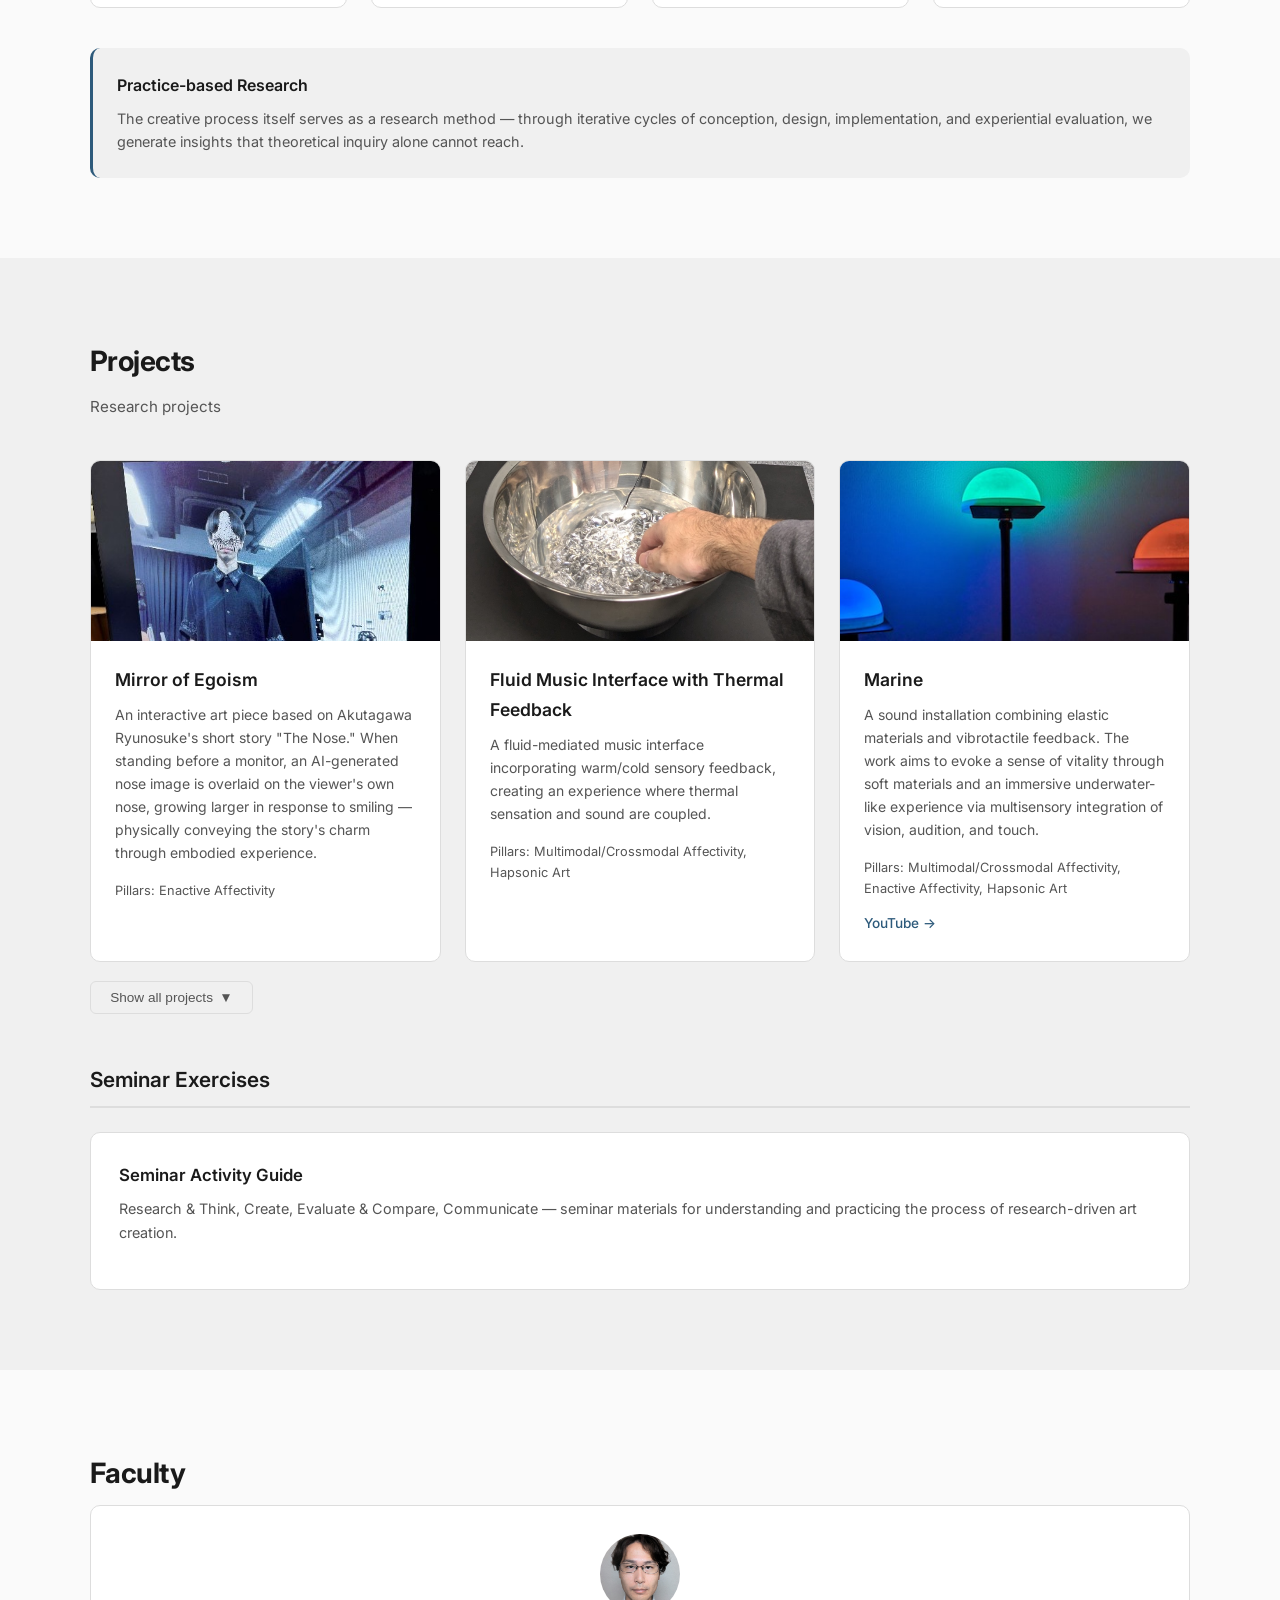
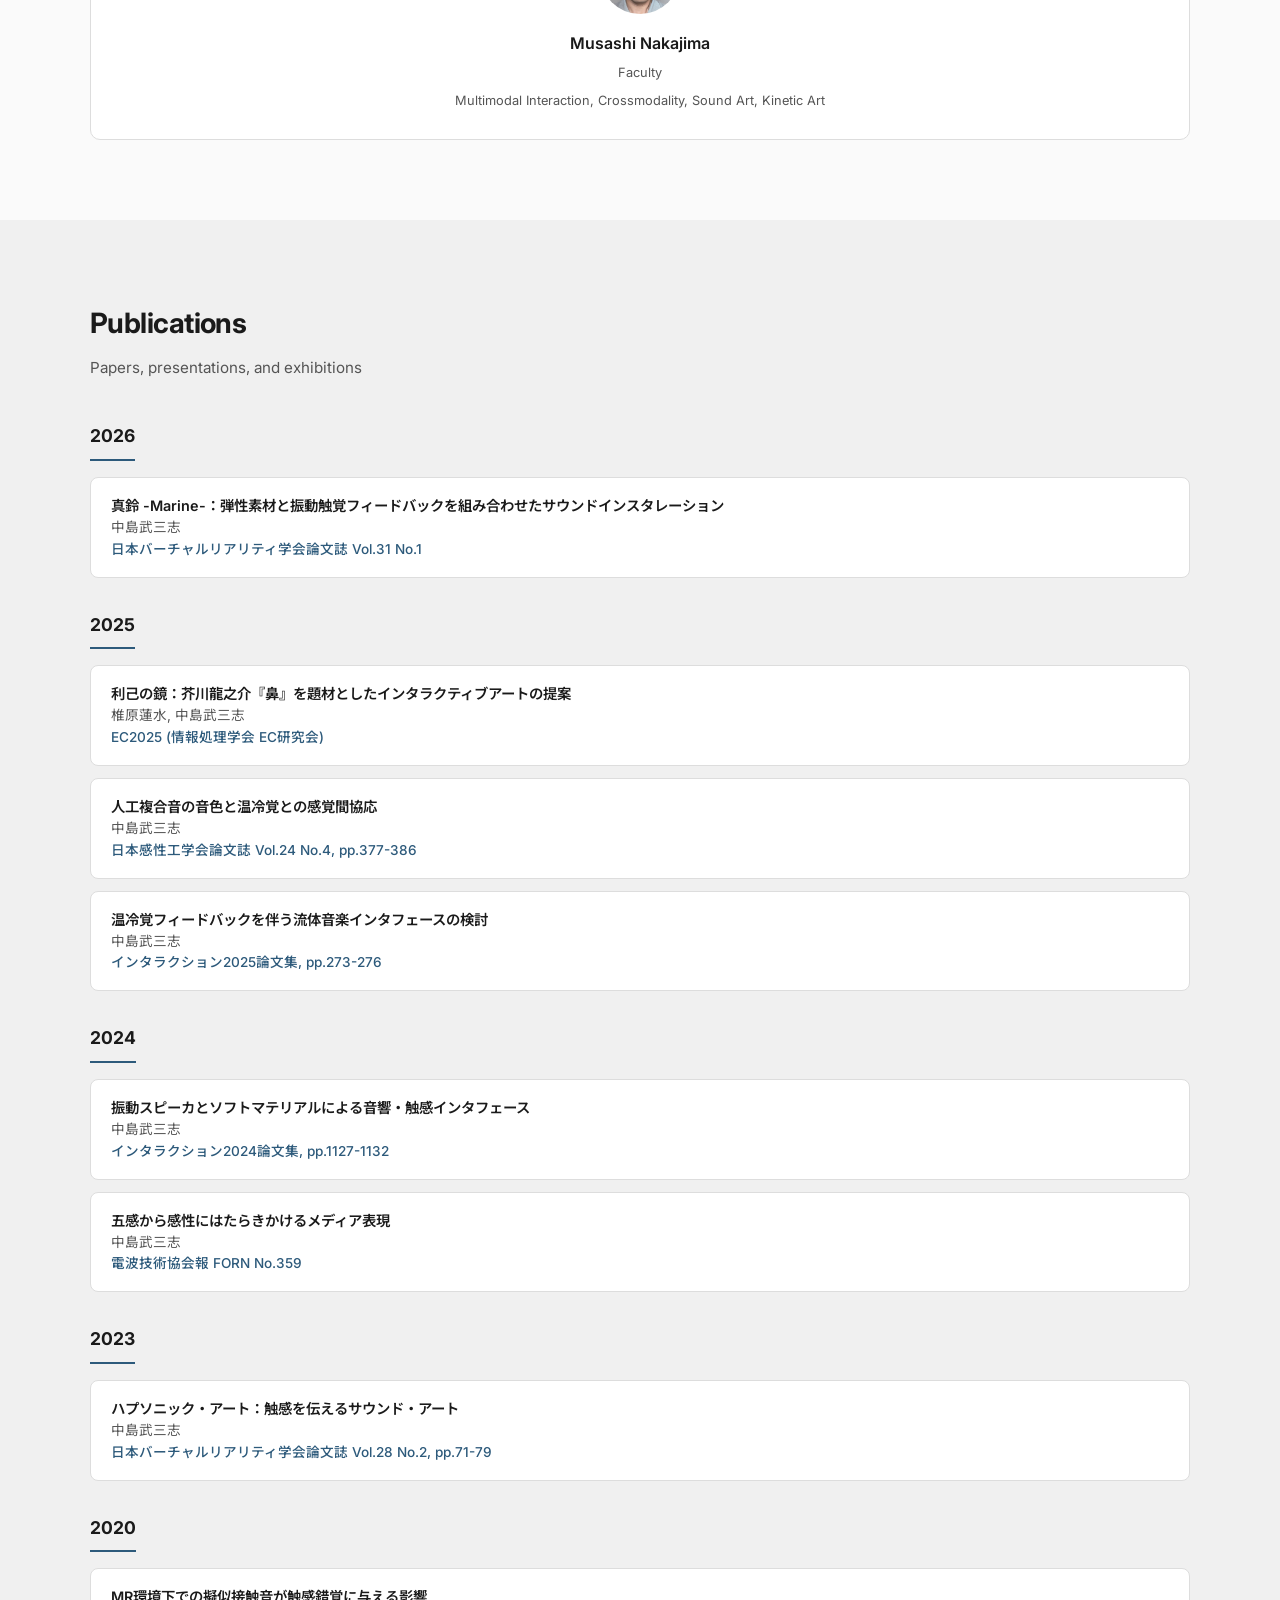
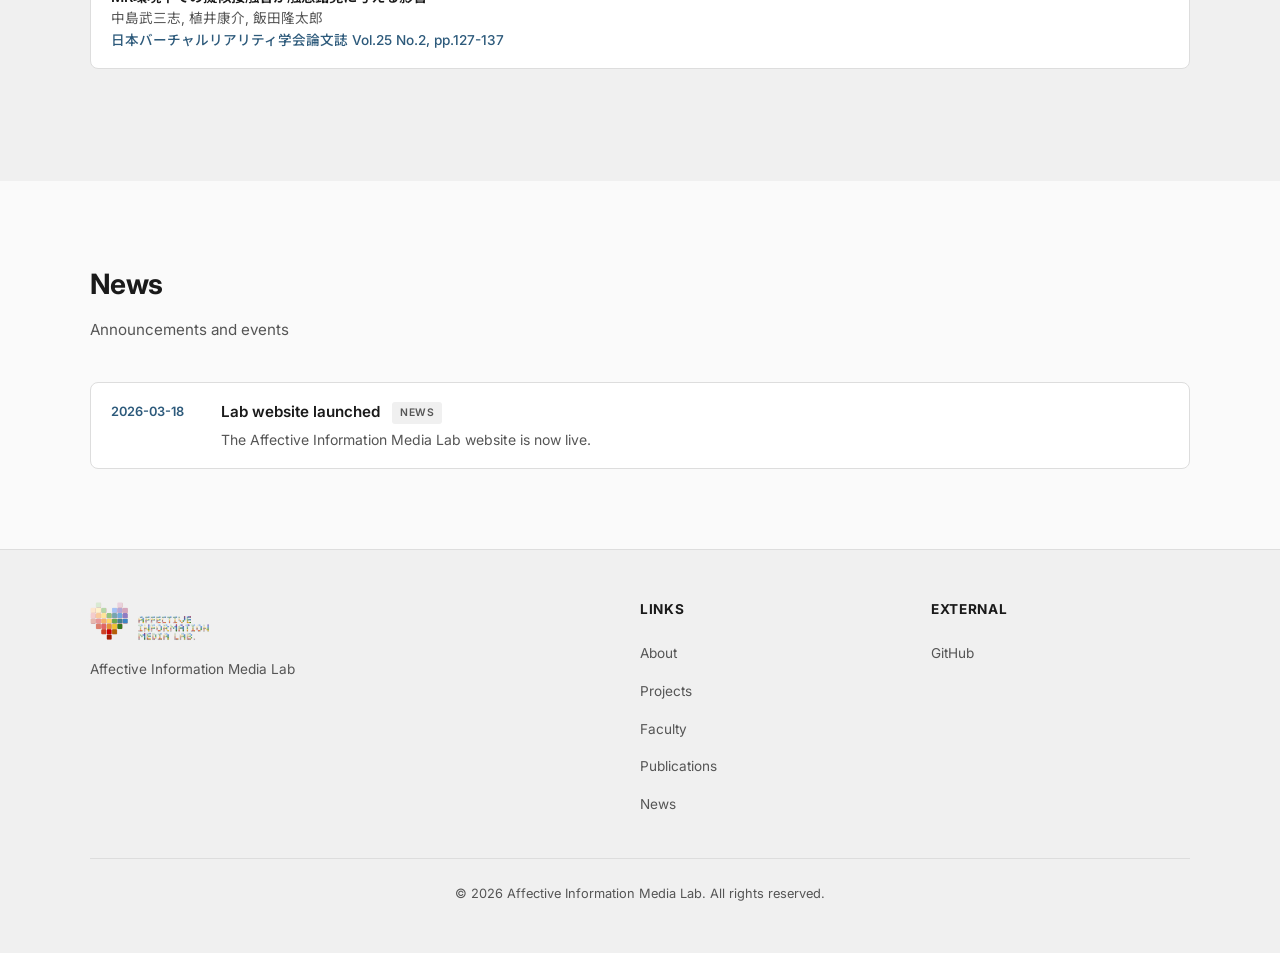
==== commit a53a4202: "add: heroセクションにティーザー映像を追加（2カラムレイアウト） - assets/teaser.html を追加（スタンドアロンHTMLをiframeで埋め込み） - heroを2カラム構成" ====
--- a/en/index.html
+++ b/en/index.html
@@ -40,11 +40,16 @@
 
   <!-- Hero -->
   <section class="hero" id="hero">
-    <div class="hero-content fade-in">
-      <img src="../assets/img/logo_light.png" alt="Affective Information Media Lab" class="hero-logo" id="hero-logo">
-      <h1>Affective Information Media Lab</h1>
-      <p>Crossmodal interaction, enactive emergence of affective experience, kinetic resonance, and the intersection of sound and touch.<br>Exploring how media can engage our affective senses, through practice-based research.</p>
-      <a href="#about" class="hero-cta">About Our Research →</a>
+    <div class="hero-inner fade-in">
+      <div class="hero-content">
+        <img src="../assets/img/logo_light.png" alt="Affective Information Media Lab" class="hero-logo" id="hero-logo">
+        <h1>Affective Information Media Lab</h1>
+        <p>Crossmodal interaction, enactive emergence of affective experience, kinetic resonance, and the intersection of sound and touch.<br>Exploring how media can engage our affective senses, through practice-based research.</p>
+        <a href="#about" class="hero-cta">About Our Research →</a>
+      </div>
+      <div class="hero-teaser">
+        <iframe src="../assets/teaser.html" frameborder="0" scrolling="no" title="Lab Teaser"></iframe>
+      </div>
     </div>
   </section>
 
--- a/css/style.css
+++ b/css/style.css
@@ -305,6 +305,27 @@
 }
 
 @media (max-width: 768px) {
+  .hero-inner {
+    flex-direction: column;
+    gap: 2.5rem;
+  }
+
+  .hero-content {
+    text-align: center;
+    max-width: 100%;
+  }
+
+  .hero-logo {
+    margin: 0 auto 2rem;
+  }
+
+  .hero-teaser {
+    width: 100%;
+    max-width: 100%;
+  }
+}
+
+@media (max-width: 768px) {
   .agenda-flow {
     flex-direction: column;
     align-items: center;
@@ -342,19 +363,43 @@
   display: flex;
   align-items: center;
   justify-content: center;
-  text-align: center;
-  padding: calc(var(--nav-height) + 3rem) 1.5rem 5rem;
+  padding: calc(var(--nav-height) + 3rem) 2rem 5rem;
   background: var(--color-bg);
 }
 
+.hero-inner {
+  display: flex;
+  align-items: center;
+  gap: 3rem;
+  width: 100%;
+  max-width: 1280px;
+}
+
 .hero-content {
-  max-width: 900px;
+  flex: 0 0 340px;
+  text-align: left;
+}
+
+.hero-teaser {
+  flex: 1;
+  max-width: 820px;
+  border-radius: 16px;
+  overflow: hidden;
+  aspect-ratio: 16 / 9;
+  box-shadow: 0 4px 32px rgba(0, 0, 0, 0.10);
+}
+
+.hero-teaser iframe {
+  width: 100%;
+  height: 100%;
+  border: none;
+  display: block;
 }
 
 .hero-logo {
   width: auto;
   height: 100px;
-  margin: 0 auto 2rem;
+  margin: 0 0 2rem;
 }
 
 .hero h1 {
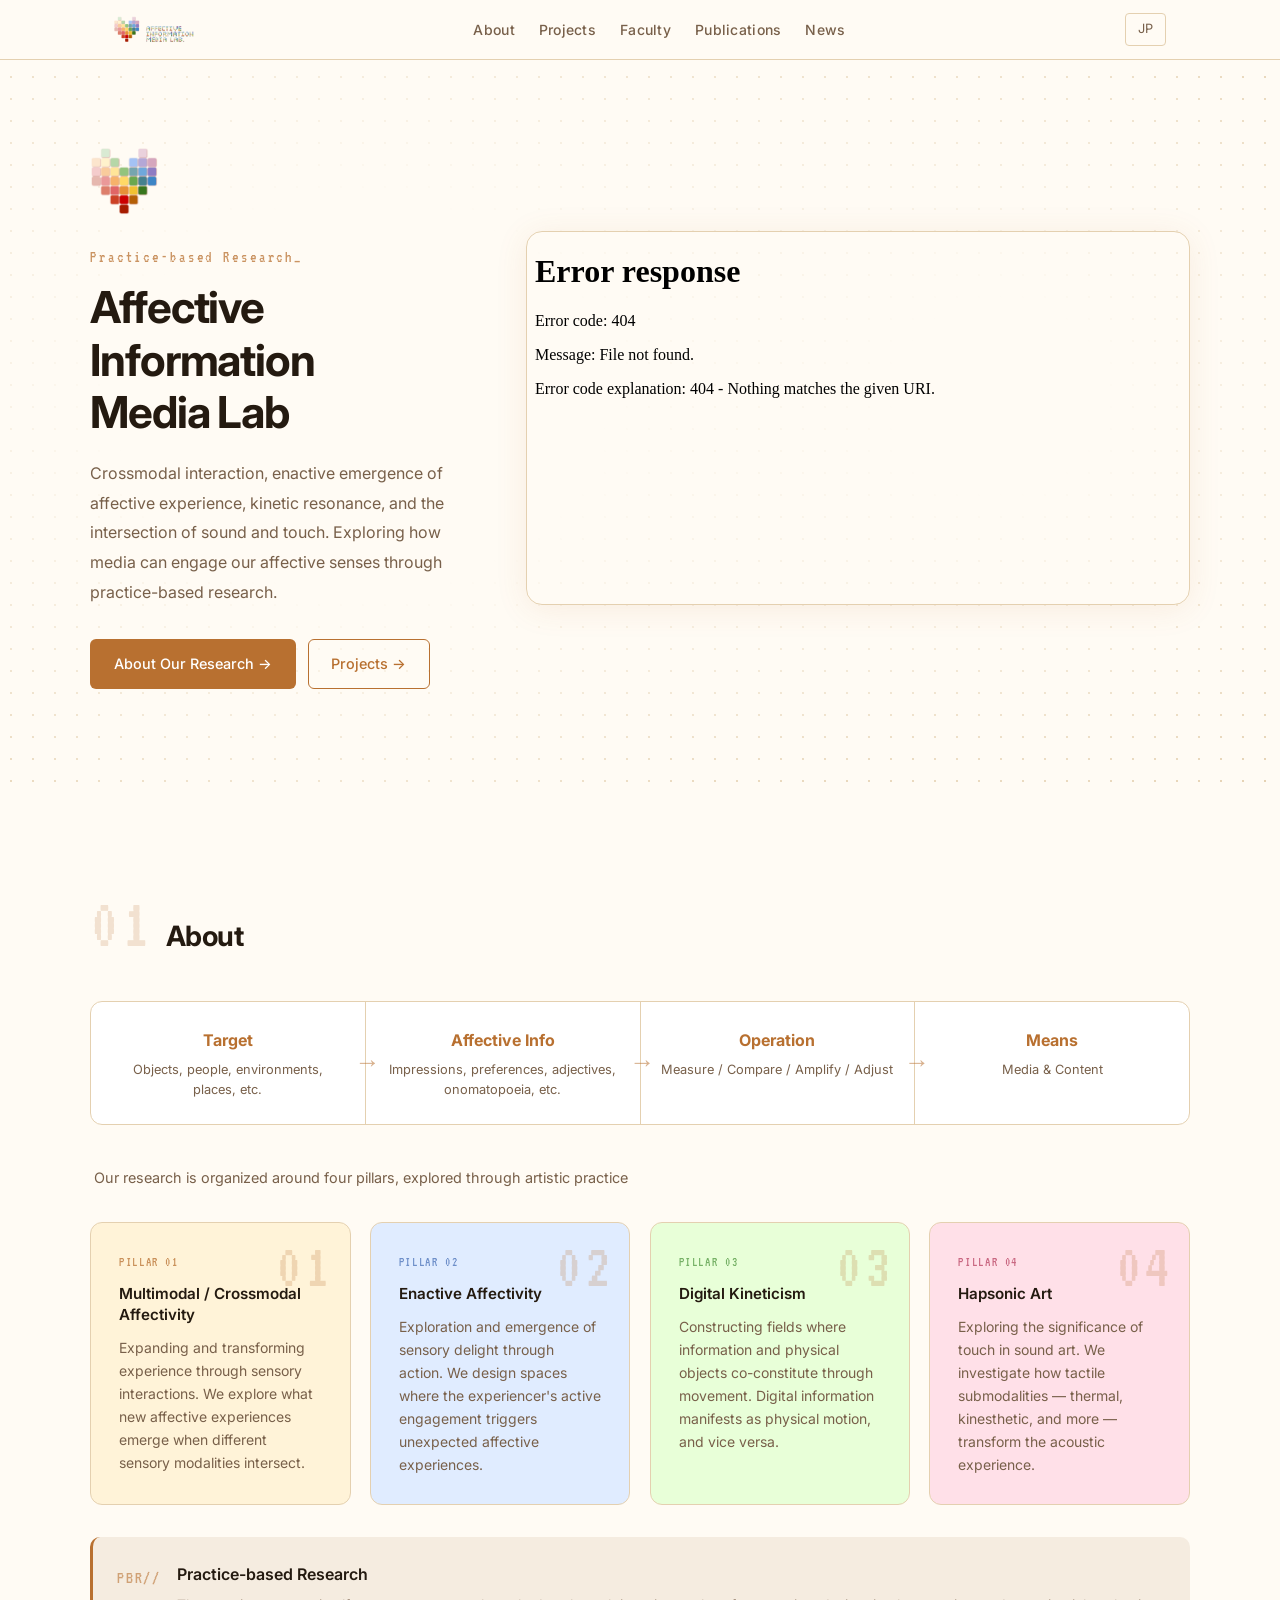
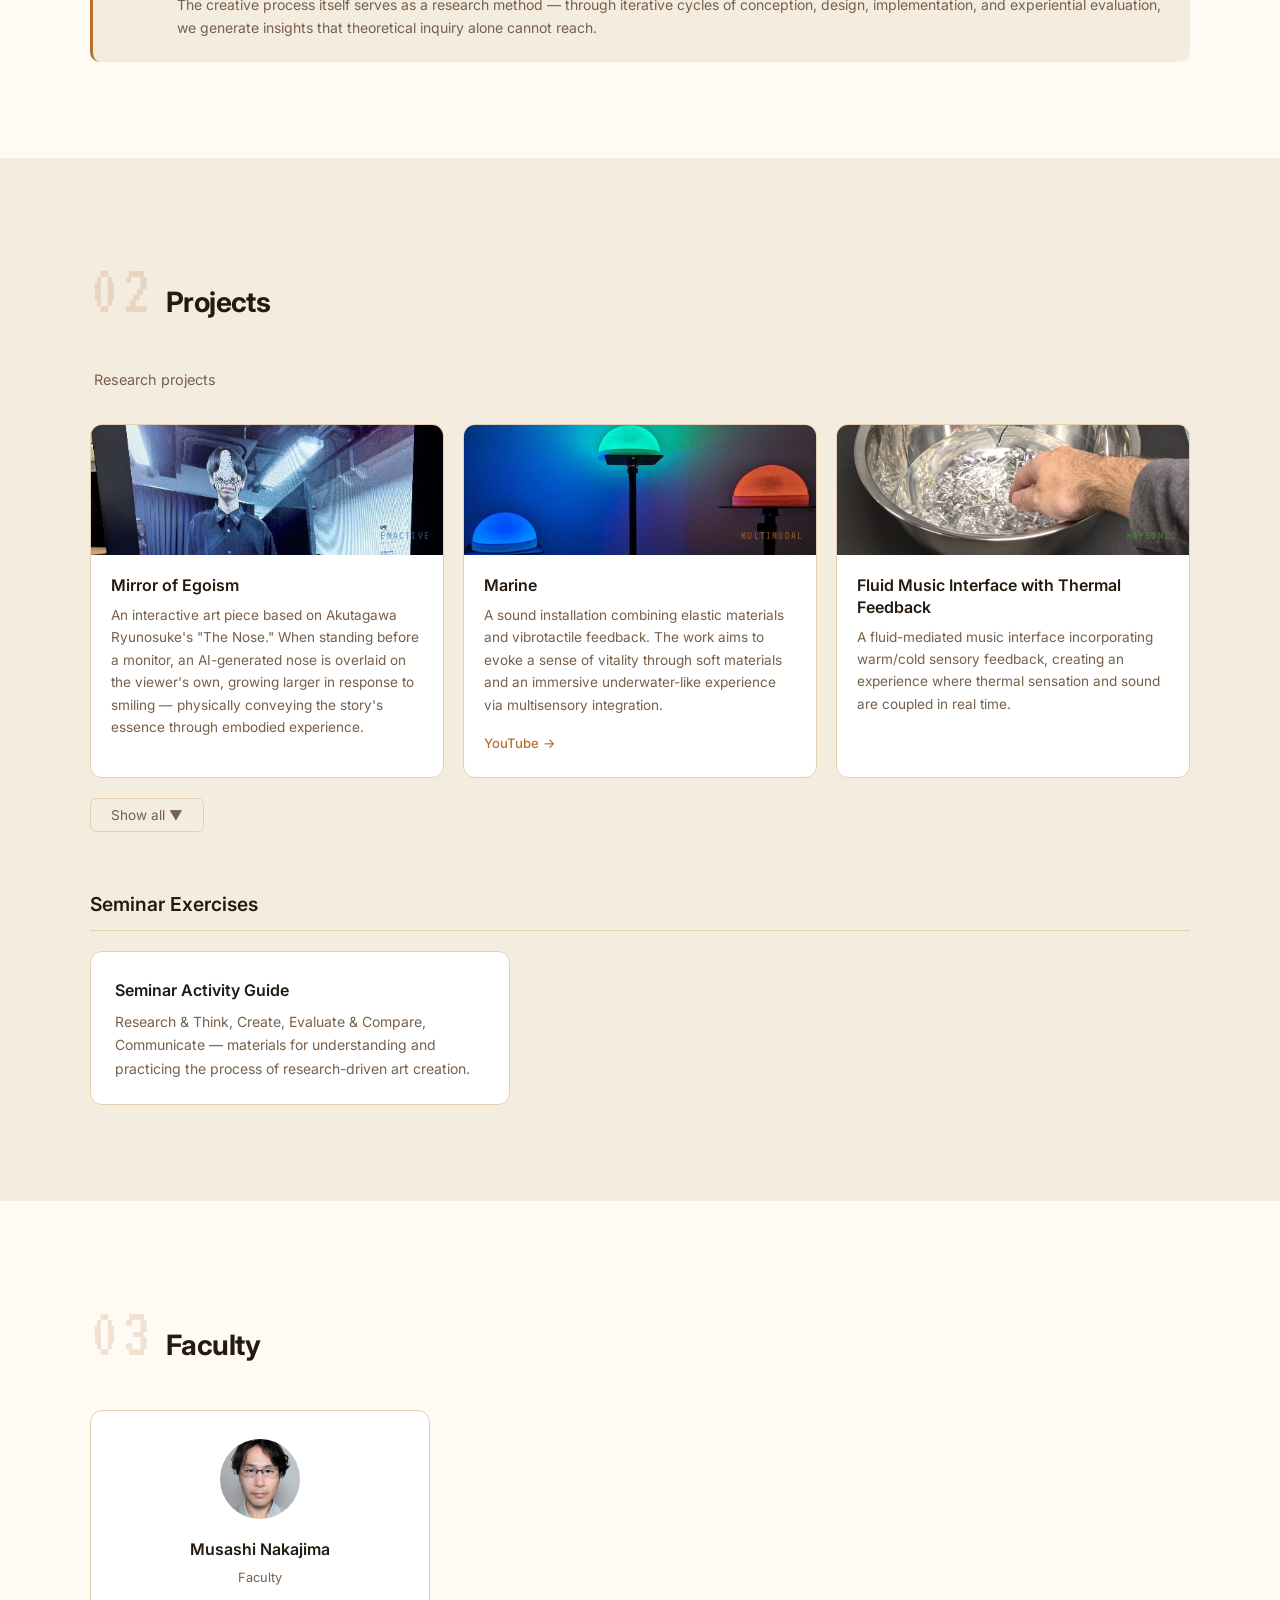
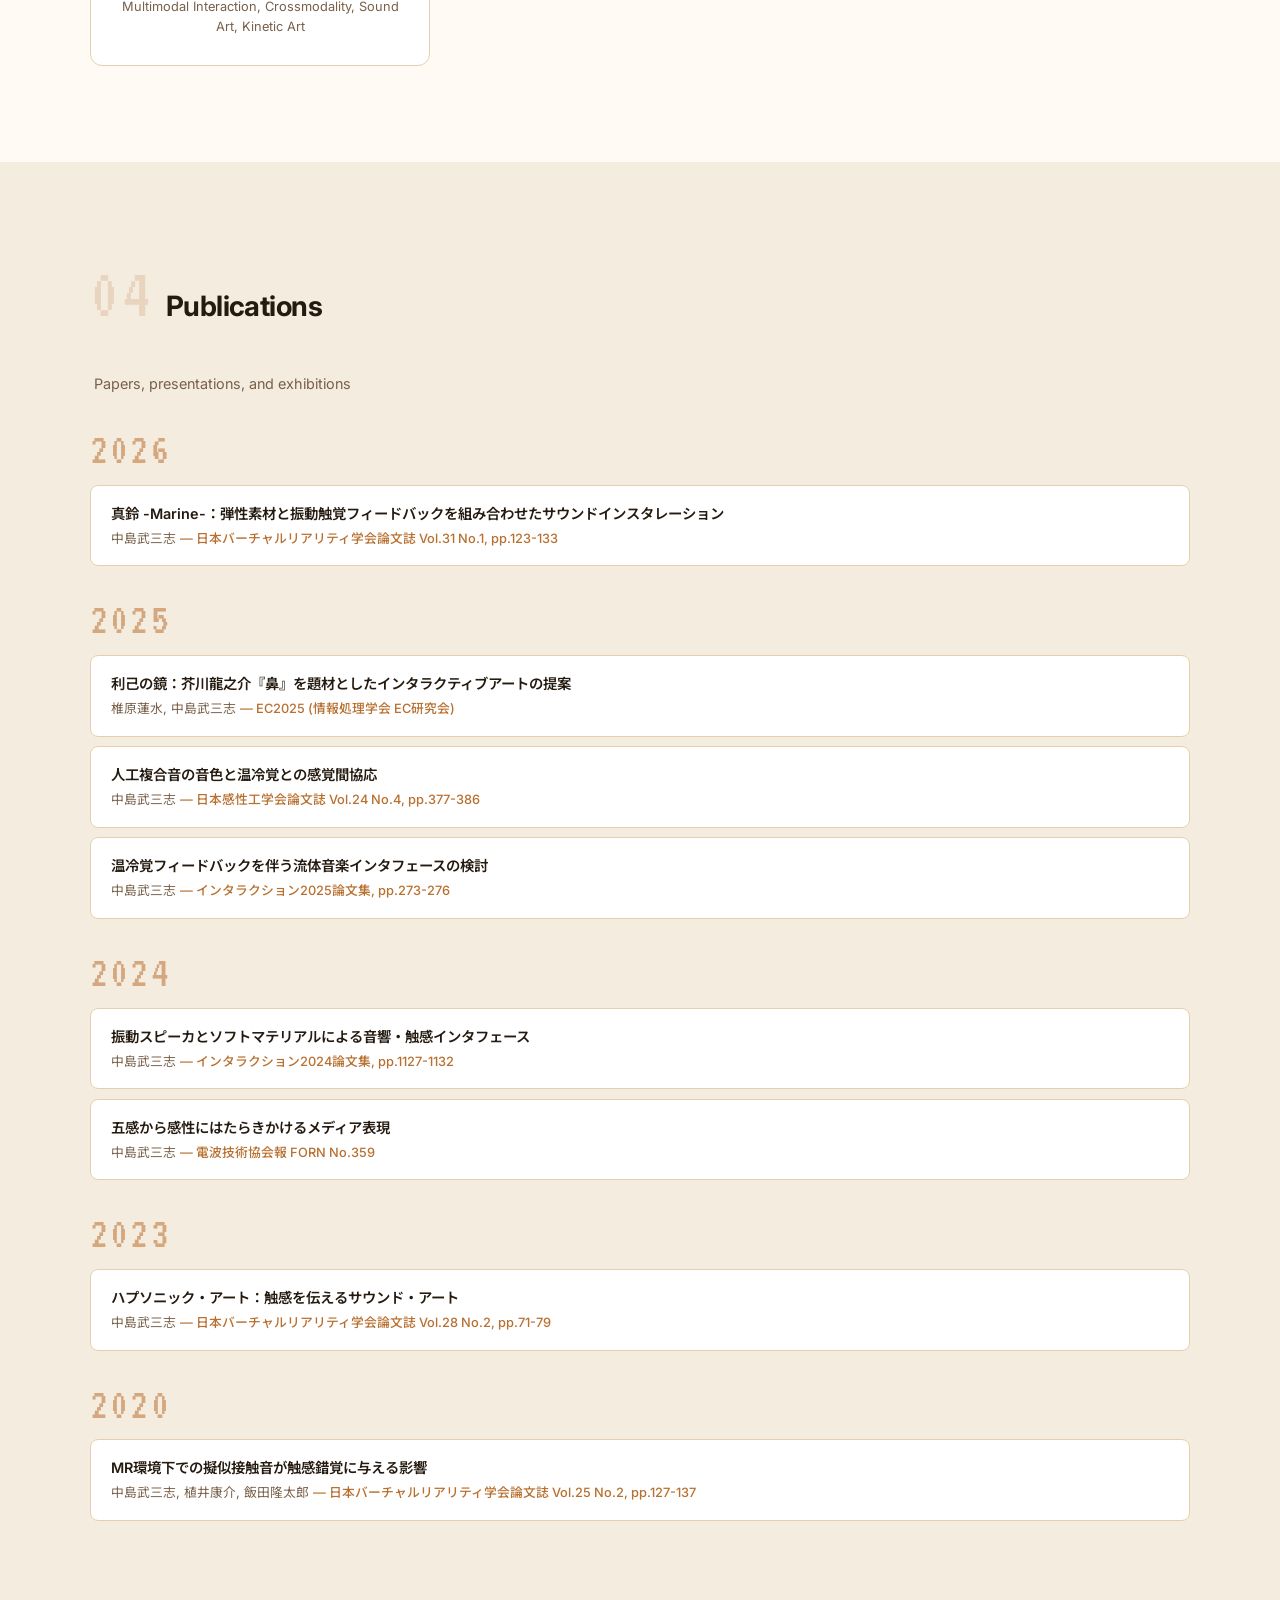
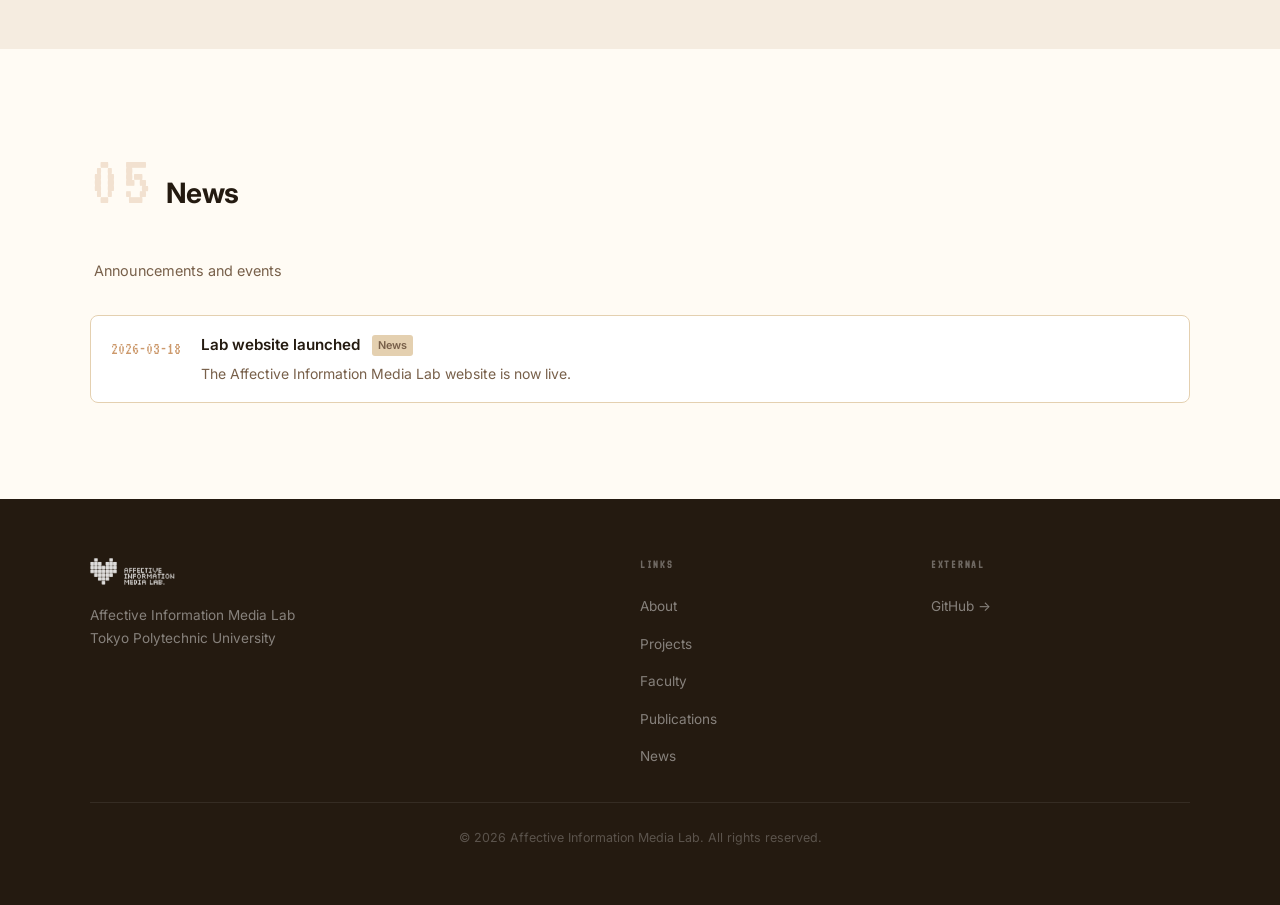
==== commit b538cc12: "redesign: Amberデザインシステムへの全面リニューアル - Amber/ピクセルデザインシステムを適用（CSS変数、VT323フォント、pixel-bg等） - JP/ENページ両方を新レ" ====
--- a/en/index.html
+++ b/en/index.html
@@ -1,5 +1,5 @@
 <!DOCTYPE html>
-<html lang="en" data-theme="light">
+<html lang="en">
 <head>
   <meta charset="UTF-8">
   <meta name="viewport" content="width=device-width, initial-scale=1.0">
@@ -8,7 +8,7 @@
   <link rel="icon" type="image/png" href="../assets/favicon.png">
   <link rel="preconnect" href="https://fonts.googleapis.com">
   <link rel="preconnect" href="https://fonts.gstatic.com" crossorigin>
-  <link href="https://fonts.googleapis.com/css2?family=Inter:wght@400;500;600;700&family=Noto+Sans+JP:wght@400;500;600;700&display=swap" rel="stylesheet">
+  <link href="https://fonts.googleapis.com/css2?family=Inter:wght@400;500;600;700&family=Noto+Sans+JP:wght@400;500;600;700&family=VT323&display=swap" rel="stylesheet">
   <link rel="stylesheet" href="../css/style.css">
 </head>
 <body>
@@ -17,7 +17,7 @@
   <nav class="site-nav" id="site-nav">
     <div class="nav-inner">
       <a href="#hero">
-        <img src="../assets/img/logo_light.png" alt="Lab Logo" class="nav-logo" id="nav-logo">
+        <img src="../assets/logo_full.png" alt="Affective Information Media Lab" class="nav-logo" onerror="this.src='../assets/img/logo_light.png'">
       </a>
       <ul class="nav-links" id="nav-links">
         <li><a href="#about">About</a></li>
@@ -27,10 +27,7 @@
         <li><a href="#news">News</a></li>
       </ul>
       <div class="nav-controls">
-        <a href="../" class="btn-icon" title="日本語">JP</a>
-        <button class="btn-icon" id="theme-toggle" title="Toggle theme" aria-label="Toggle dark mode">
-          <span id="theme-icon">🌙</span>
-        </button>
+        <a href="../" class="btn-lang">JP</a>
         <button class="hamburger" id="hamburger" aria-label="Menu">
           <span></span><span></span><span></span>
         </button>
@@ -39,202 +36,249 @@
   </nav>
 
   <!-- Hero -->
-  <section class="hero" id="hero">
-    <div class="hero-inner fade-in">
+  <section class="hero pixel-bg" id="hero">
+    <div class="hero-radial hero-radial-l"></div>
+    <div class="hero-radial hero-radial-r"></div>
+    <div class="hero-inner">
+
+      <!-- Left column -->
       <div class="hero-content">
-        <img src="../assets/img/logo_light.png" alt="Affective Information Media Lab" class="hero-logo" id="hero-logo">
-        <h1>Affective Information Media Lab</h1>
-        <p>Crossmodal interaction, enactive emergence of affective experience, kinetic resonance, and the intersection of sound and touch.<br>Exploring how media can engage our affective senses, through practice-based research.</p>
-        <a href="#about" class="hero-cta">About Our Research →</a>
-      </div>
-      <div class="hero-teaser">
+        <img src="../assets/logo_mark.png" alt="AIML" class="hero-logo-mark" onerror="this.style.display='none'">
+        <div class="hero-tagline">
+          <span id="typewriter"></span><span class="cursor" id="typewriter-cursor">_</span>
+        </div>
+        <h1>Affective Information<br>Media Lab</h1>
+        <p>Crossmodal interaction, enactive emergence of affective experience, kinetic resonance, and the intersection of sound and touch. Exploring how media can engage our affective senses through practice-based research.</p>
+        <div class="hero-ctas">
+          <a href="#about" class="btn-primary">About Our Research →</a>
+          <a href="#projects" class="btn-outline">Projects →</a>
+        </div>
+      </div>
+
+      <!-- Right column: teaser animation -->
+      <div class="hero-display">
         <iframe src="../assets/teaser.html" frameborder="0" scrolling="no" title="Lab Teaser"></iframe>
       </div>
+
     </div>
   </section>
 
   <!-- About -->
   <section class="section" id="about">
-    <div class="section-inner fade-in">
-      <h2 class="section-title">About</h2>
-
-      <div class="research-agenda">
-        <div class="agenda-flow">
-          <div class="agenda-step">
-            <div class="agenda-step-label">Target</div>
-            <div class="agenda-step-content">Objects, people, environments, places, etc.</div>
-          </div>
-          <div class="agenda-step">
-            <div class="agenda-step-label">Affective Info</div>
-            <div class="agenda-step-content">Impressions, preferences, adjectives, onomatopoeia, etc.</div>
-          </div>
-          <div class="agenda-step">
-            <div class="agenda-step-label">Operation</div>
-            <div class="agenda-step-content">Measure / Compare / Amplify / Reduce / Adjust</div>
-          </div>
-          <div class="agenda-step">
-            <div class="agenda-step-label">Means</div>
-            <div class="agenda-step-content">Reproduce / Express through media &amp; content</div>
-          </div>
-        </div>
-      </div>
-
-      <p class="section-subtitle">Our research is organized around four pillars, explored through artistic practice</p>
-
+    <div class="section-inner">
+
+      <div class="section-header fade-up">
+        <span class="section-num" aria-hidden="true">01</span>
+        <h2>About</h2>
+      </div>
+
+      <!-- Agenda flow -->
+      <div class="agenda-card fade-up">
+        <div class="agenda-step">
+          <span class="agenda-arrow-abs" aria-hidden="true">→</span>
+          <div class="agenda-label">Target</div>
+          <div class="agenda-desc">Objects, people, environments, places, etc.</div>
+        </div>
+        <div class="agenda-step">
+          <span class="agenda-arrow-abs" aria-hidden="true">→</span>
+          <div class="agenda-label">Affective Info</div>
+          <div class="agenda-desc">Impressions, preferences, adjectives, onomatopoeia, etc.</div>
+        </div>
+        <div class="agenda-step">
+          <span class="agenda-arrow-abs" aria-hidden="true">→</span>
+          <div class="agenda-label">Operation</div>
+          <div class="agenda-desc">Measure / Compare / Amplify / Adjust</div>
+        </div>
+        <div class="agenda-step">
+          <div class="agenda-label">Means</div>
+          <div class="agenda-desc">Media &amp; Content</div>
+        </div>
+      </div>
+
+      <p class="section-subtitle fade-up">Our research is organized around four pillars, explored through artistic practice</p>
+
+      <!-- Pillars grid -->
       <div class="pillars-grid">
-        <div class="pillar-card">
-          <span class="pillar-number">01</span>
+        <div class="pillar-card p-card p1-card fade-up">
+          <div class="pillar-bg-num" aria-hidden="true">01</div>
+          <div class="pillar-label">PILLAR 01</div>
           <h3>Multimodal / Crossmodal Affectivity</h3>
           <p>Expanding and transforming experience through sensory interactions. We explore what new affective experiences emerge when different sensory modalities intersect.</p>
         </div>
-        <div class="pillar-card">
-          <span class="pillar-number">02</span>
+        <div class="pillar-card p-card p2-card fade-up">
+          <div class="pillar-bg-num" aria-hidden="true">02</div>
+          <div class="pillar-label">PILLAR 02</div>
           <h3>Enactive Affectivity</h3>
-          <p>Exploration and emergence of sensory delight and reflective curiosity through action. We design spaces where the experiencer's active engagement triggers unexpected affective experiences.</p>
-        </div>
-        <div class="pillar-card">
-          <span class="pillar-number">03</span>
+          <p>Exploration and emergence of sensory delight through action. We design spaces where the experiencer's active engagement triggers unexpected affective experiences.</p>
+        </div>
+        <div class="pillar-card p-card p3-card fade-up">
+          <div class="pillar-bg-num" aria-hidden="true">03</div>
+          <div class="pillar-label">PILLAR 03</div>
           <h3>Digital Kineticism</h3>
-          <p>Constructing fields where information and physical objects co-constitute through movement. Digital information manifests as physical motion, and physical motion generates information.</p>
-        </div>
-        <div class="pillar-card">
-          <span class="pillar-number">04</span>
+          <p>Constructing fields where information and physical objects co-constitute through movement. Digital information manifests as physical motion, and vice versa.</p>
+        </div>
+        <div class="pillar-card p-card p4-card fade-up">
+          <div class="pillar-bg-num" aria-hidden="true">04</div>
+          <div class="pillar-label">PILLAR 04</div>
           <h3>Hapsonic Art</h3>
-          <p>Exploring the significance of touch in sound art. We investigate how various tactile submodalities — thermal, kinesthetic, and more — transform the acoustic experience.</p>
-        </div>
-      </div>
-
-      <div class="approach-block">
-        <h3>Practice-based Research</h3>
-        <p>The creative process itself serves as a research method — through iterative cycles of conception, design, implementation, and experiential evaluation, we generate insights that theoretical inquiry alone cannot reach.</p>
-      </div>
+          <p>Exploring the significance of touch in sound art. We investigate how tactile submodalities — thermal, kinesthetic, and more — transform the acoustic experience.</p>
+        </div>
+      </div>
+
+      <!-- PBR note -->
+      <div class="pbr-note fade-up">
+        <span class="pbr-prefix" aria-hidden="true">PBR//</span>
+        <div>
+          <h3>Practice-based Research</h3>
+          <p>The creative process itself serves as a research method — through iterative cycles of conception, design, implementation, and experiential evaluation, we generate insights that theoretical inquiry alone cannot reach.</p>
+        </div>
+      </div>
+
     </div>
   </section>
 
   <!-- Projects -->
-  <section class="section" id="projects" style="background: var(--color-bg-alt);">
-    <div class="section-inner fade-in">
-      <h2 class="section-title">Projects</h2>
+  <section class="section section-alt" id="projects">
+    <div class="section-inner">
+
+      <div class="section-header fade-up">
+        <span class="section-num" aria-hidden="true">02</span>
+        <h2>Projects</h2>
+      </div>
       <p class="section-subtitle">Research projects</p>
 
       <div class="projects-grid collapsed" id="research-projects">
-        <div class="project-card">
-          <div class="project-thumb">
-            <img src="../assets/img/rikono-kagami.jpg" alt="Mirror of Egoism" style="width:100%;height:100%;object-fit:cover;">
+
+        <!-- Mirror of Egoism — Enactive (p2 blue) -->
+        <div class="project-card p-card fade-up">
+          <div class="project-thumb proj-thumb-p2">
+            <img src="../assets/img/rikono-kagami.jpg" alt="Mirror of Egoism" style="width:100%;height:100%;object-fit:cover;" onerror="this.style.display='none'">
+            <span class="project-pillar-tag proj-tag-p2">ENACTIVE</span>
           </div>
           <div class="project-body">
             <h3>Mirror of Egoism</h3>
-            <p>An interactive art piece based on Akutagawa Ryunosuke's short story "The Nose." When standing before a monitor, an AI-generated nose image is overlaid on the viewer's own nose, growing larger in response to smiling — physically conveying the story's charm through embodied experience.</p>
-            <p style="font-size: 0.8rem; color: var(--color-text-secondary); margin-bottom: 0.5rem;">
-              Pillars: Enactive Affectivity
-            </p>
-          </div>
-        </div>
-
-        <div class="project-card">
-          <div class="project-thumb">
-            <img src="../assets/img/fluid-interface.jpg" alt="Fluid Music Interface with Thermal Feedback" style="width:100%;height:100%;object-fit:cover;">
+            <p>An interactive art piece based on Akutagawa Ryunosuke's "The Nose." When standing before a monitor, an AI-generated nose is overlaid on the viewer's own, growing larger in response to smiling — physically conveying the story's essence through embodied experience.</p>
+          </div>
+        </div>
+
+        <!-- Marine — Multimodal (p1 amber) -->
+        <div class="project-card p-card fade-up">
+          <div class="project-thumb proj-thumb-p1">
+            <img src="../assets/img/marine.jpg" alt="Marine" style="width:100%;height:100%;object-fit:cover;" onerror="this.style.display='none'">
+            <span class="project-pillar-tag proj-tag-p1">MULTIMODAL</span>
+          </div>
+          <div class="project-body">
+            <h3>Marine</h3>
+            <p>A sound installation combining elastic materials and vibrotactile feedback. The work aims to evoke a sense of vitality through soft materials and an immersive underwater-like experience via multisensory integration.</p>
+            <a href="https://youtu.be/U345iavhEII" class="project-link" target="_blank" rel="noopener">YouTube →</a>
+          </div>
+        </div>
+
+        <!-- Fluid Interface — Hapsonic (p3 green) -->
+        <div class="project-card p-card fade-up">
+          <div class="project-thumb proj-thumb-p3">
+            <img src="../assets/img/fluid-interface.jpg" alt="Fluid Music Interface with Thermal Feedback" style="width:100%;height:100%;object-fit:cover;" onerror="this.style.display='none'">
+            <span class="project-pillar-tag proj-tag-p3">HAPSONIC</span>
           </div>
           <div class="project-body">
             <h3>Fluid Music Interface with Thermal Feedback</h3>
-            <p>A fluid-mediated music interface incorporating warm/cold sensory feedback, creating an experience where thermal sensation and sound are coupled.</p>
-            <p style="font-size: 0.8rem; color: var(--color-text-secondary); margin-bottom: 0.5rem;">
-              Pillars: Multimodal/Crossmodal Affectivity, Hapsonic Art
-            </p>
-          </div>
-        </div>
-
-        <div class="project-card">
-          <div class="project-thumb">
-            <img src="../assets/img/marine.jpg" alt="Marine" style="width:100%;height:100%;object-fit:cover;">
-          </div>
-          <div class="project-body">
-            <h3>Marine</h3>
-            <p>A sound installation combining elastic materials and vibrotactile feedback. The work aims to evoke a sense of vitality through soft materials and an immersive underwater-like experience via multisensory integration of vision, audition, and touch.</p>
-            <p style="font-size: 0.8rem; color: var(--color-text-secondary); margin-bottom: 0.5rem;">
-              Pillars: Multimodal/Crossmodal Affectivity, Enactive Affectivity, Hapsonic Art
-            </p>
-            <a href="https://youtu.be/U345iavhEII" class="project-link" target="_blank" rel="noopener">YouTube →</a>
-          </div>
-        </div>
-
-        <div class="project-card">
-          <div class="project-thumb">
-            <img src="../assets/img/heartbeater.jpg" alt="HeartBeater" style="width:100%;height:100%;object-fit:cover;">
+            <p>A fluid-mediated music interface incorporating warm/cold sensory feedback, creating an experience where thermal sensation and sound are coupled in real time.</p>
+          </div>
+        </div>
+
+        <!-- HeartBeater — Multimodal (p4 pink) -->
+        <div class="project-card p-card fade-up">
+          <div class="project-thumb proj-thumb-p4">
+            <img src="../assets/img/heartbeater.jpg" alt="HeartBeater" style="width:100%;height:100%;object-fit:cover;" onerror="this.style.display='none'">
+            <span class="project-pillar-tag proj-tag-p4">MULTIMODAL</span>
           </div>
           <div class="project-body">
             <h3>HeartBeater</h3>
-            <p>A multimodal heartbeat presentation device that conveys a sense of another person's presence and mental state. Presents heartbeats through multiple sensory channels such as sound, vibration, and light.</p>
-            <p style="font-size: 0.8rem; color: var(--color-text-secondary); margin-bottom: 0.5rem;">
-              Pillars: Multimodal/Crossmodal Affectivity
-            </p>
+            <p>A multimodal heartbeat presentation device that conveys a sense of another person's presence and mental state. Presents heartbeats through multiple sensory channels — sound, vibration, and light.</p>
             <a href="https://youtu.be/XWC-d0EUwBM" class="project-link" target="_blank" rel="noopener">YouTube →</a>
           </div>
         </div>
-      </div>
-      <button class="toggle-projects-btn" data-target="research-projects" data-label-show="Show all projects" data-label-hide="Show less">
-        <span class="label">Show all projects</span><span class="arrow">▼</span>
+
+      </div>
+
+      <button class="toggle-projects-btn" id="toggle-projects-btn" data-target="research-projects" data-label-show="Show all ▼" data-label-hide="Show less ▲">
+        Show all ▼
       </button>
 
+      <!-- Seminar -->
       <h3 class="subsection-title">Seminar Exercises</h3>
-
-      <div class="projects-grid">
-        <a href="https://www.634nakajima.com/affective-media-seminar/ja/" class="workshop-card" style="text-decoration: none; color: inherit; cursor: pointer;">
-          <h3>Seminar Activity Guide</h3>
-          <p class="workshop-overview">Research & Think, Create, Evaluate & Compare, Communicate — seminar materials for understanding and practicing the process of research-driven art creation.</p>
-        </a>
-      </div>
+      <a href="https://www.634nakajima.com/affective-media-seminar/ja/" class="seminar-card p-card" target="_blank" rel="noopener">
+        <h4>Seminar Activity Guide</h4>
+        <p>Research &amp; Think, Create, Evaluate &amp; Compare, Communicate — materials for understanding and practicing the process of research-driven art creation.</p>
+      </a>
+
     </div>
   </section>
 
   <!-- Members -->
   <section class="section" id="members">
-    <div class="section-inner fade-in">
-      <h2 class="section-title">Faculty</h2>
+    <div class="section-inner">
+
+      <div class="section-header fade-up">
+        <span class="section-num" aria-hidden="true">03</span>
+        <h2>Faculty</h2>
+      </div>
 
       <div class="members-grid">
-        <div class="member-card">
-          <div class="member-avatar"><img src="../assets/img/nakajima.jpg" alt="Musashi Nakajima"></div>
+        <div class="member-card p-card fade-up">
+          <div class="member-avatar">
+            <img src="../assets/img/nakajima.jpg" alt="Musashi Nakajima">
+          </div>
           <h3>Musashi Nakajima</h3>
           <p class="member-role">Faculty</p>
           <p class="member-interests">Multimodal Interaction, Crossmodality, Sound Art, Kinetic Art</p>
         </div>
-
-      </div>
+      </div>
+
     </div>
   </section>
 
   <!-- Publications -->
-  <section class="section" id="publications" style="background: var(--color-bg-alt);">
-    <div class="section-inner fade-in">
-      <h2 class="section-title">Publications</h2>
+  <section class="section section-alt" id="publications">
+    <div class="section-inner">
+
+      <div class="section-header fade-up">
+        <span class="section-num" aria-hidden="true">04</span>
+        <h2>Publications</h2>
+      </div>
       <p class="section-subtitle">Papers, presentations, and exhibitions</p>
       <div id="publications-container">
         <div class="empty-state">Loading...</div>
       </div>
+
     </div>
   </section>
 
   <!-- News -->
   <section class="section" id="news">
-    <div class="section-inner fade-in">
-      <h2 class="section-title">News</h2>
+    <div class="section-inner">
+
+      <div class="section-header fade-up">
+        <span class="section-num" aria-hidden="true">05</span>
+        <h2>News</h2>
+      </div>
       <p class="section-subtitle">Announcements and events</p>
       <div id="news-container">
         <div class="empty-state">Loading...</div>
       </div>
+
     </div>
   </section>
 
   <!-- Footer -->
   <footer class="site-footer">
     <div class="footer-inner">
-      <div class="footer-about">
-        <img src="../assets/img/logo_light.png" alt="Lab Logo" style="height: 48px;" id="footer-logo">
-        <p>Affective Information Media Lab</p>
+      <div class="footer-brand">
+        <img src="../assets/logo_full.png" alt="Affective Information Media Lab" class="footer-logo" onerror="this.src='../assets/img/logo_light.png'">
+        <p>Affective Information Media Lab<br>Tokyo Polytechnic University</p>
       </div>
       <div>
-        <h4 class="footer-heading">Links</h4>
+        <h4 class="footer-heading">LINKS</h4>
         <ul class="footer-links">
           <li><a href="#about">About</a></li>
           <li><a href="#projects">Projects</a></li>
@@ -244,9 +288,9 @@
         </ul>
       </div>
       <div>
-        <h4 class="footer-heading">External</h4>
+        <h4 class="footer-heading">EXTERNAL</h4>
         <ul class="footer-links">
-          <li><a href="https://github.com/634nakajima" target="_blank" rel="noopener">GitHub</a></li>
+          <li><a href="https://github.com/634nakajima" target="_blank" rel="noopener">GitHub →</a></li>
         </ul>
       </div>
     </div>
--- a/css/style.css
+++ b/css/style.css
@@ -1,46 +1,29 @@
 /* ========================================
-   Affective Information Media Lab — Site Styles
+   Affective Information Media Lab — Amber Redesign
    ======================================== */
 
-/* --- CSS Custom Properties --- */
 :root {
-  --color-bg: #fafafa;
-  --color-bg-alt: #f0f0f0;
-  --color-text: #1a1a1a;
-  --color-text-secondary: #555;
-  --color-accent: #2d5a7b;
-  --color-accent-light: #3a7ca5;
-  --color-border: #ddd;
-  --color-card-bg: #fff;
-  --color-card-shadow: rgba(0, 0, 0, 0.06);
-  --color-hero-overlay: rgba(255, 255, 255, 0.85);
-  --font-heading: 'Inter', 'Noto Sans JP', sans-serif;
-  --font-body: 'Inter', 'Noto Sans JP', sans-serif;
+  --bg:       #fffbf4;
+  --bg-alt:   #f5ece0;
+  --card:     #ffffff;
+  --fg1:      #241a10;
+  --fg2:      #78604a;
+  --accent:   #b87030;
+  --accent-h: #d08840;
+  --border:   #e4d0b0;
+  --shadow:   rgba(184, 112, 48, 0.10);
+
+  --p1-bg: #fff3d8; --p1-ac: #b87030;
+  --p2-bg: #e0ecff; --p2-ac: #4870b8;
+  --p3-bg: #e8ffd8; --p3-ac: #509840;
+  --p4-bg: #ffe0e8; --p4-ac: #b84060;
+
   --max-width: 1100px;
   --nav-height: 60px;
-  --section-padding: 5rem 1.5rem;
-  --transition: 0.3s ease;
-}
-
-[data-theme="dark"] {
-  --color-bg: #111;
-  --color-bg-alt: #1a1a1a;
-  --color-text: #e8e8e8;
-  --color-text-secondary: #aaa;
-  --color-accent: #5a9ec5;
-  --color-accent-light: #7ab8db;
-  --color-border: #333;
-  --color-card-bg: #1e1e1e;
-  --color-card-shadow: rgba(0, 0, 0, 0.3);
-  --color-hero-overlay: rgba(17, 17, 17, 0.85);
-}
-
-/* --- Reset & Base --- */
-*, *::before, *::after {
-  margin: 0;
-  padding: 0;
-  box-sizing: border-box;
-}
+}
+
+/* ---- Reset ---- */
+*, *::before, *::after { margin: 0; padding: 0; box-sizing: border-box; }
 
 html {
   scroll-behavior: smooth;
@@ -48,46 +31,29 @@
 }
 
 body {
-  font-family: var(--font-body);
-  font-size: 1.1rem;
-  color: var(--color-text);
-  background: var(--color-bg);
-  line-height: 1.7;
+  font-family: 'Inter', 'Noto Sans JP', sans-serif;
+  font-size: 1.05rem;
+  color: var(--fg1);
+  background: var(--bg);
+  line-height: 1.75;
   -webkit-font-smoothing: antialiased;
 }
 
-a {
-  color: var(--color-accent);
-  text-decoration: none;
-  transition: color var(--transition);
-}
-
-a:hover {
-  color: var(--color-accent-light);
-}
-
-img {
-  max-width: 100%;
-  height: auto;
-  display: block;
-}
-
-/* --- Navigation --- */
+a { color: var(--accent); text-decoration: none; }
+a:hover { color: var(--accent-h); }
+img { max-width: 100%; height: auto; display: block; }
+
+/* ---- Navigation ---- */
 .site-nav {
   position: fixed;
-  top: 0;
-  left: 0;
-  right: 0;
+  top: 0; left: 0; right: 0;
   height: var(--nav-height);
-  background: var(--color-bg);
-  border-bottom: 1px solid var(--color-border);
+  background: var(--bg);
+  border-bottom: 1px solid var(--border);
   z-index: 1000;
-  transition: background var(--transition), box-shadow var(--transition);
-}
-
-.site-nav.scrolled {
-  box-shadow: 0 2px 12px var(--color-card-shadow);
-}
+  transition: box-shadow 0.3s ease;
+}
+.site-nav.scrolled { box-shadow: 0 2px 16px var(--shadow); }
 
 .nav-inner {
   max-width: var(--max-width);
@@ -99,10 +65,7 @@
   padding: 0 1.5rem;
 }
 
-.nav-logo {
-  height: 40px;
-  width: auto;
-}
+.nav-logo { height: 32px; width: auto; }
 
 .nav-links {
   display: flex;
@@ -112,19 +75,19 @@
 }
 
 .nav-links a {
-  color: var(--color-text-secondary);
+  color: var(--fg2);
   font-size: 0.875rem;
   font-weight: 500;
   letter-spacing: 0.02em;
   padding: 0.25rem 0;
   border-bottom: 2px solid transparent;
-  transition: color var(--transition), border-color var(--transition);
-}
-
+  transition: color 0.25s ease, border-color 0.25s ease;
+  text-decoration: none;
+}
 .nav-links a:hover,
 .nav-links a.active {
-  color: var(--color-text);
-  border-bottom-color: var(--color-accent);
+  color: var(--fg1);
+  border-bottom-color: var(--accent);
 }
 
 .nav-controls {
@@ -133,21 +96,16 @@
   gap: 0.75rem;
 }
 
-.btn-icon {
-  background: none;
-  border: 1px solid var(--color-border);
-  border-radius: 6px;
-  padding: 0.4rem 0.6rem;
-  cursor: pointer;
-  color: var(--color-text-secondary);
+.btn-lang {
   font-size: 0.8rem;
-  transition: all var(--transition);
-}
-
-.btn-icon:hover {
-  background: var(--color-bg-alt);
-  color: var(--color-text);
-}
+  padding: 4px 12px;
+  border: 1px solid var(--border);
+  border-radius: 4px;
+  color: var(--fg2);
+  text-decoration: none;
+  transition: 0.2s ease;
+}
+.btn-lang:hover { background: var(--bg-alt); color: var(--fg1); }
 
 .hamburger {
   display: none;
@@ -156,672 +114,655 @@
   cursor: pointer;
   padding: 0.5rem;
 }
-
 .hamburger span {
   display: block;
   width: 22px;
   height: 2px;
-  background: var(--color-text);
+  background: var(--fg1);
   margin: 5px 0;
-  transition: all var(--transition);
-}
-
-/* --- Mobile Nav --- */
-@media (max-width: 768px) {
-  .nav-links {
-    display: none;
-    position: absolute;
-    top: var(--nav-height);
-    left: 0;
-    right: 0;
-    background: var(--color-bg);
-    flex-direction: column;
-    padding: 1rem 1.5rem;
-    border-bottom: 1px solid var(--color-border);
-    gap: 0.5rem;
-  }
-
-  .nav-links.open {
-    display: flex;
-  }
-
-  .nav-links a {
-    padding: 0.6rem 0;
-    display: block;
-  }
-
-  .hamburger {
-    display: block;
-  }
-}
-
-/* --- Section Base --- */
+  transition: 0.3s ease;
+}
+
+/* ---- Pixel grid background ---- */
+.pixel-bg {
+  background-image: radial-gradient(circle, var(--border) 1px, transparent 1px);
+  background-size: 22px 22px;
+}
+
+/* ---- Animations ---- */
+@keyframes blink { 0%,100%{opacity:1} 50%{opacity:0} }
+.cursor { display: inline-block; animation: blink 1s step-end infinite; }
+
+@keyframes fadeUp {
+  from { opacity: 0; transform: translateY(18px); }
+  to   { opacity: 1; transform: translateY(0); }
+}
+.fade-up { opacity: 0; }
+.fade-up.visible { animation: fadeUp 0.55s ease forwards; }
+
+@keyframes flicker { 0%,100%{opacity:1} 92%{opacity:0.97} 95%{opacity:0.93} }
+.screen { animation: flicker 4s ease-in-out infinite; }
+
+/* ---- Card hover (pixel-step feel) ---- */
+.p-card {
+  transition: transform 0.15s steps(2, end), box-shadow 0.2s ease;
+}
+.p-card:hover {
+  transform: translate(-2px, -4px);
+  box-shadow: 3px 6px 0 var(--border), 0 12px 32px var(--shadow);
+}
+
+/* ---- Section base ---- */
 .section {
-  padding: var(--section-padding);
-}
+  padding: 6rem 1.5rem;
+  background: var(--bg);
+}
+.section-alt { background: var(--bg-alt); }
 
 .section-inner {
   max-width: var(--max-width);
   margin: 0 auto;
 }
 
-.section-title {
-  font-family: var(--font-heading);
+.section-header {
+  display: flex;
+  align-items: baseline;
+  gap: 0.75rem;
+  margin-bottom: 2.5rem;
+}
+.section-num {
+  font-family: 'VT323', monospace;
+  font-size: 4.5rem;
+  line-height: 1;
+  color: var(--accent);
+  opacity: 0.18;
+  letter-spacing: 0.04em;
+  user-select: none;
+}
+.section-header h2 {
   font-size: 1.75rem;
   font-weight: 700;
-  margin-bottom: 0.5rem;
-  color: var(--color-text);
   letter-spacing: -0.02em;
+  color: var(--fg1);
 }
 
 .section-subtitle {
-  color: var(--color-text-secondary);
-  font-size: 0.95rem;
-  margin-bottom: 2.5rem;
+  font-size: 0.9rem;
+  color: var(--fg2);
+  margin-bottom: 2rem;
+  padding-left: 0.25rem;
 }
 
 .subsection-title {
-  font-family: var(--font-heading);
-  font-size: 1.3rem;
+  font-size: 1.2rem;
   font-weight: 600;
-  margin-top: 3rem;
-  margin-bottom: 1.5rem;
-  color: var(--color-text);
+  margin-top: 3.5rem;
+  margin-bottom: 1.25rem;
+  color: var(--fg1);
   padding-bottom: 0.5rem;
-  border-bottom: 2px solid var(--color-border);
-}
-
-/* --- Research Agenda --- */
-.research-agenda {
-  margin-bottom: 3rem;
-  padding: 2rem;
-  background: var(--color-card-bg);
-  border: 1px solid var(--color-border);
-  border-radius: 10px;
-}
-
-.agenda-flow {
-  display: flex;
-  align-items: stretch;
-  gap: 0;
-  flex-wrap: wrap;
-  justify-content: center;
-}
-
-.agenda-step {
+  border-bottom: 1px solid var(--border);
+}
+
+/* ---- Hero ---- */
+.hero {
+  min-height: 88vh;
+  display: flex;
+  align-items: center;
+  padding: calc(var(--nav-height) + 4rem) 2rem 5rem;
+  position: relative;
+  overflow: hidden;
+}
+
+.hero-radial {
+  position: absolute;
+  inset: 0;
+  pointer-events: none;
+}
+.hero-radial-l {
+  background: radial-gradient(ellipse 55% 70% at 28% 50%, var(--bg) 35%, transparent 100%);
+}
+.hero-radial-r {
+  background: radial-gradient(ellipse 40% 60% at 78% 50%, var(--bg) 20%, transparent 100%);
+}
+
+.hero-inner {
+  max-width: var(--max-width);
+  margin: 0 auto;
+  width: 100%;
+  display: flex;
+  align-items: center;
+  gap: 3.5rem;
+  position: relative;
+  z-index: 1;
+}
+
+.hero-content { flex: 0 0 380px; }
+
+.hero-logo-mark {
+  height: 68px;
+  margin-bottom: 1.75rem;
+}
+
+.hero-tagline {
+  font-family: 'VT323', monospace;
+  font-size: 1rem;
+  color: var(--accent);
+  letter-spacing: 0.18em;
+  margin-bottom: 0.6rem;
+  opacity: 0.75;
+}
+
+.hero-content h1 {
+  font-size: clamp(1.9rem, 3.8vw, 2.75rem);
+  font-weight: 700;
+  letter-spacing: -0.025em;
+  line-height: 1.2;
+  margin-bottom: 1.25rem;
+  color: var(--fg1);
+}
+
+.hero-content p {
+  font-size: 1rem;
+  color: var(--fg2);
+  line-height: 1.85;
+  margin-bottom: 2rem;
+}
+
+.hero-ctas { display: flex; gap: 0.75rem; flex-wrap: wrap; }
+
+.btn-primary {
+  display: inline-flex;
+  align-items: center;
+  gap: 0.4rem;
+  padding: 0.7rem 1.5rem;
+  background: var(--accent);
+  color: #fff;
+  border-radius: 6px;
+  font-weight: 500;
+  font-size: 0.9rem;
+  text-decoration: none;
+  transition: background 0.2s ease;
+}
+.btn-primary:hover { background: var(--accent-h); color: #fff; }
+
+.btn-outline {
+  display: inline-flex;
+  align-items: center;
+  gap: 0.4rem;
+  padding: 0.7rem 1.4rem;
+  background: transparent;
+  color: var(--accent);
+  border: 1px solid var(--accent);
+  border-radius: 6px;
+  font-weight: 500;
+  font-size: 0.9rem;
+  text-decoration: none;
+  transition: background 0.2s ease, color 0.2s ease;
+}
+.btn-outline:hover { background: var(--accent); color: #fff; }
+
+/* Hero display (teaser iframe) */
+.hero-display {
   flex: 1;
-  min-width: 160px;
-  padding: 1.25rem;
-  text-align: center;
-  position: relative;
-}
-
-.agenda-step:not(:last-child)::after {
-  content: '→';
-  position: absolute;
-  right: -0.6rem;
-  top: 50%;
-  transform: translateY(-50%);
-  font-size: 1.2rem;
-  color: var(--color-accent);
-  font-weight: 700;
-}
-
-.agenda-step-label {
-  display: inline-flex;
-  align-items: center;
-  justify-content: center;
-  padding: 1.25rem 2rem;
-  font-size: 0.95rem;
-  font-weight: 700;
-  letter-spacing: 0.03em;
-  color: var(--color-accent);
-  background: color-mix(in srgb, var(--color-accent) 10%, transparent);
-  border-radius: 50%;
-  margin-bottom: 0.75rem;
-}
-
-.agenda-step-content {
-  font-size: 0.85rem;
-  color: var(--color-text);
-  line-height: 1.6;
-}
-
-.agenda-step-content span {
-  display: inline;
-  color: var(--color-text-secondary);
-  font-size: 0.8rem;
-}
-
-.agenda-divider {
-  display: flex;
-  align-items: center;
-  justify-content: center;
-  color: var(--color-accent);
-  font-size: 0.8rem;
-  font-weight: 600;
-  padding: 0 0.25rem;
-  min-width: 30px;
-}
-
-@media (max-width: 768px) {
-  .hero-inner {
-    flex-direction: column;
-    gap: 2.5rem;
-  }
-
-  .hero-content {
-    text-align: center;
-    max-width: 100%;
-  }
-
-  .hero-logo {
-    margin: 0 auto 2rem;
-  }
-
-  .hero-teaser {
-    width: 100%;
-    max-width: 100%;
-  }
-}
-
-@media (max-width: 768px) {
-  .agenda-flow {
-    flex-direction: column;
-    align-items: center;
-  }
-
-  .agenda-step:not(:last-child)::after {
-    content: '↓';
-    right: auto;
-    bottom: -0.6rem;
-    top: auto;
-    left: 50%;
-    transform: translateX(-50%);
-  }
-
-  .agenda-divider {
-    padding: 0.25rem 0;
-  }
-}
-
-/* --- Fade-in Animation --- */
-.fade-in {
-  opacity: 0;
-  transform: translateY(20px);
-  transition: opacity 0.6s ease, transform 0.6s ease;
-}
-
-.fade-in.visible {
-  opacity: 1;
-  transform: translateY(0);
-}
-
-/* --- Hero --- */
-.hero {
-  min-height: 70vh;
-  display: flex;
-  align-items: center;
-  justify-content: center;
-  padding: calc(var(--nav-height) + 3rem) 2rem 5rem;
-  background: var(--color-bg);
-}
-
-.hero-inner {
-  display: flex;
-  align-items: center;
-  gap: 3rem;
-  width: 100%;
-  max-width: 1280px;
-}
-
-.hero-content {
-  flex: 0 0 340px;
-  text-align: left;
-}
-
-.hero-teaser {
-  flex: 1;
-  max-width: 820px;
+  aspect-ratio: 16 / 9;
   border-radius: 16px;
   overflow: hidden;
-  aspect-ratio: 16 / 9;
-  box-shadow: 0 4px 32px rgba(0, 0, 0, 0.10);
-}
-
-.hero-teaser iframe {
+  box-shadow: 0 4px 32px var(--shadow);
+  border: 1px solid var(--border);
+}
+.hero-display iframe {
   width: 100%;
   height: 100%;
   border: none;
   display: block;
 }
 
-.hero-logo {
-  width: auto;
-  height: 100px;
-  margin: 0 0 2rem;
-}
-
-.hero h1 {
-  font-family: var(--font-heading);
-  font-size: clamp(1.75rem, 4vw, 2.5rem);
+.terminal-display {
+  background: #241a10;
+  border-radius: 16px;
+  aspect-ratio: 16 / 9;
+  display: flex;
+  flex-direction: column;
+  padding: 1.5rem 1.75rem;
+  box-shadow: 0 4px 32px var(--shadow), 0 12px 48px rgba(0,0,0,0.18);
+  overflow: hidden;
+  position: relative;
+  border: 1px solid var(--border);
+}
+
+.term-scanline {
+  position: absolute;
+  inset: 0;
+  pointer-events: none;
+  z-index: 2;
+  background-image: repeating-linear-gradient(
+    0deg,
+    transparent, transparent 3px,
+    rgba(0,0,0,0.07) 3px, rgba(0,0,0,0.07) 4px
+  );
+}
+
+.term-header {
+  display: flex;
+  justify-content: space-between;
+  align-items: center;
+  margin-bottom: 1rem;
+  position: relative;
+  z-index: 3;
+}
+.term-title {
+  font-family: 'VT323', monospace;
+  font-size: 0.85rem;
+  color: #b87030;
+  opacity: 0.6;
+  letter-spacing: 0.12em;
+}
+.term-clock {
+  font-family: 'VT323', monospace;
+  font-size: 1.1rem;
+  color: #b87030;
+  opacity: 0.7;
+  letter-spacing: 0.06em;
+}
+
+.term-body {
+  flex: 1;
+  display: flex;
+  flex-direction: column;
+  justify-content: center;
+  position: relative;
+  z-index: 3;
+}
+
+.term-word-wrap { min-height: 4rem; line-height: 1; }
+.term-word {
+  font-family: 'VT323', monospace;
+  font-size: 3.8rem;
+  color: #b87030;
+  line-height: 1;
+  letter-spacing: 0.06em;
+  text-shadow: 0 0 18px rgba(184,112,48,0.4);
+}
+.term-block-cursor {
+  font-family: 'VT323', monospace;
+  font-size: 3.8rem;
+  color: #b87030;
+  opacity: 0.5;
+  line-height: 1;
+  transition: opacity 0.1s;
+}
+.term-block-cursor.hidden { opacity: 0; }
+
+.term-sensors {
+  display: flex;
+  gap: 0.5rem;
+  margin-top: 1.25rem;
+  flex-wrap: wrap;
+}
+.sensor-tag {
+  font-family: 'VT323', monospace;
+  font-size: 0.85rem;
+  letter-spacing: 0.1em;
+  padding: 2px 10px;
+  border-radius: 2px;
+  border: 1px solid rgba(184,112,48,0.2);
+  color: rgba(184,112,48,0.35);
+  transition: 0.25s ease;
+}
+.sensor-tag.active {
+  border-color: #b87030;
+  color: #b87030;
+  text-shadow: 0 0 8px rgba(184,112,48,0.4);
+}
+
+.term-footer {
+  display: flex;
+  gap: 1.75rem;
+  border-top: 1px solid rgba(184,112,48,0.18);
+  padding-top: 0.85rem;
+  position: relative;
+  z-index: 3;
+}
+.stat-n {
+  font-family: 'VT323', monospace;
+  font-size: 2rem;
+  color: #b87030;
+  line-height: 1;
+  text-shadow: 0 0 10px rgba(184,112,48,0.35);
+}
+.stat-l {
+  font-family: 'VT323', monospace;
+  font-size: 0.7rem;
+  color: rgba(184,112,48,0.4);
+  letter-spacing: 0.12em;
+}
+
+/* ---- About: Agenda ---- */
+.agenda-card {
+  display: flex;
+  align-items: stretch;
+  background: var(--card);
+  border: 1px solid var(--border);
+  border-radius: 12px;
+  margin-bottom: 2.5rem;
+  overflow: hidden;
+}
+.agenda-step {
+  flex: 1;
+  padding: 1.5rem 1.25rem;
+  text-align: center;
+  position: relative;
+}
+.agenda-step:not(:last-child) { border-right: 1px solid var(--border); }
+
+.agenda-arrow-abs {
+  position: absolute;
+  right: -0.65rem;
+  top: 50%;
+  transform: translateY(-50%);
+  z-index: 2;
+  font-family: 'VT323', monospace;
+  font-size: 1.6rem;
+  color: var(--accent);
+  opacity: 0.55;
+  pointer-events: none;
+}
+.agenda-label {
   font-weight: 700;
-  letter-spacing: -0.02em;
-  line-height: 1.3;
-  margin-bottom: 1rem;
-}
-
-.hero p {
-  font-size: 1.1rem;
-  color: var(--color-text-secondary);
-  line-height: 1.8;
-  margin-bottom: 2rem;
-}
-
-.hero-cta {
-  display: inline-flex;
-  align-items: center;
-  gap: 0.5rem;
-  padding: 0.75rem 1.5rem;
-  background: var(--color-accent);
-  color: #fff;
-  border-radius: 8px;
-  font-weight: 500;
-  font-size: 0.9rem;
-  transition: background var(--transition);
-}
-
-.hero-cta:hover {
-  background: var(--color-accent-light);
-  color: #fff;
-}
-
-/* --- About / Pillars --- */
+  color: var(--accent);
+  font-size: 1rem;
+  margin-bottom: 0.4rem;
+}
+.agenda-desc {
+  font-size: 0.8rem;
+  color: var(--fg2);
+  line-height: 1.55;
+}
+
+/* ---- About: Pillars ---- */
 .pillars-grid {
   display: grid;
   grid-template-columns: repeat(auto-fit, minmax(240px, 1fr));
-  gap: 1.5rem;
+  gap: 1.2rem;
+  margin-top: 1rem;
+}
+
+.pillar-card {
+  border: 1px solid var(--border);
+  border-radius: 12px;
+  padding: 1.75rem;
+  overflow: hidden;
+  position: relative;
+}
+
+.p1-card { background: var(--p1-bg); }
+.p2-card { background: var(--p2-bg); }
+.p3-card { background: var(--p3-bg); }
+.p4-card { background: var(--p4-bg); }
+
+.pillar-bg-num {
+  position: absolute;
+  top: 0.75rem;
+  right: 1rem;
+  font-family: 'VT323', monospace;
+  font-size: 4rem;
+  line-height: 1;
+  color: var(--accent);
+  opacity: 0.22;
+  letter-spacing: 0.04em;
+  user-select: none;
+}
+
+.pillar-label {
+  font-family: 'VT323', monospace;
+  font-size: 0.85rem;
+  letter-spacing: 0.12em;
+  margin-bottom: 0.5rem;
+  opacity: 0.75;
+}
+.p1-card .pillar-label { color: var(--p1-ac); }
+.p2-card .pillar-label { color: var(--p2-ac); }
+.p3-card .pillar-label { color: var(--p3-ac); }
+.p4-card .pillar-label { color: var(--p4-ac); }
+
+.pillar-card h3 {
+  font-size: 0.95rem;
+  font-weight: 600;
+  color: var(--fg1);
+  margin-bottom: 0.65rem;
+  line-height: 1.4;
+}
+.pillar-card p {
+  font-size: 0.875rem;
+  color: var(--fg2);
+  line-height: 1.65;
+}
+
+/* PBR note */
+.pbr-note {
   margin-top: 2rem;
-}
-
-.pillar-card {
-  background: var(--color-card-bg);
-  border: 1px solid var(--color-border);
+  padding: 1.4rem 1.5rem;
+  background: var(--bg-alt);
   border-radius: 10px;
-  padding: 1.75rem;
-  transition: transform var(--transition), box-shadow var(--transition);
-}
-
-.pillar-card:hover {
-  transform: translateY(-3px);
-  box-shadow: 0 8px 24px var(--color-card-shadow);
-}
-
-.pillar-number {
-  display: inline-flex;
-  align-items: center;
-  justify-content: center;
-  width: 2.5rem;
-  height: 2.5rem;
-  font-size: 0.9rem;
-  font-weight: 700;
-  color: var(--color-accent);
-  background: color-mix(in srgb, var(--color-accent) 10%, transparent);
-  border-radius: 50%;
-  margin-bottom: 0.75rem;
-}
-
-.pillar-card h3 {
-  font-size: 1.05rem;
-  font-weight: 600;
-  margin-bottom: 0.5rem;
-}
-
-.pillar-card p {
-  font-size: 0.9rem;
-  color: var(--color-text-secondary);
-  line-height: 1.65;
-}
-
-.approach-block {
-  margin-top: 2.5rem;
-  padding: 1.5rem;
-  background: var(--color-bg-alt);
-  border-radius: 10px;
-  border-left: 3px solid var(--color-accent);
-}
-
-.approach-block h3 {
+  border-left: 3px solid var(--accent);
+  display: flex;
+  gap: 1rem;
+  align-items: flex-start;
+}
+.pbr-prefix {
+  font-family: 'VT323', monospace;
+  font-size: 1.1rem;
+  color: var(--accent);
+  opacity: 0.6;
+  letter-spacing: 0.1em;
+  white-space: nowrap;
+  padding-top: 3px;
+}
+.pbr-note h3 {
   font-size: 1rem;
   font-weight: 600;
-  margin-bottom: 0.5rem;
-}
-
-.approach-block p {
-  font-size: 0.9rem;
-  color: var(--color-text-secondary);
+  margin-bottom: 0.35rem;
+}
+.pbr-note p {
+  font-size: 0.875rem;
+  color: var(--fg2);
   line-height: 1.65;
 }
 
-/* --- Workshop Card --- */
-.workshop-card {
-  background: var(--color-card-bg);
-  border: 1px solid var(--color-border);
-  border-radius: 10px;
-  padding: 1.75rem;
-  transition: transform var(--transition), box-shadow var(--transition);
-}
-
-.workshop-card:hover {
-  transform: translateY(-3px);
-  box-shadow: 0 8px 24px var(--color-card-shadow);
-}
-
-.workshop-card h3 {
-  font-size: 1.05rem;
-  font-weight: 600;
-  margin-bottom: 0.5rem;
-}
-
-.workshop-card .workshop-overview {
-  font-size: 0.9rem;
-  color: var(--color-text-secondary);
-  line-height: 1.65;
-  margin-bottom: 1rem;
-}
-
-.workshop-card .workshop-steps {
-  font-size: 0.85rem;
-  color: var(--color-text-secondary);
-  line-height: 1.7;
-  padding-left: 1.25rem;
-}
-
-.workshop-card .workshop-steps li {
-  margin-bottom: 0.4rem;
-}
-
-.workshop-card .workshop-steps ul {
-  padding-left: 1.25rem;
-  margin: 0.3rem 0;
-  list-style: disc;
-}
-
-/* --- Projects --- */
+/* ---- Projects ---- */
 .projects-grid {
   display: grid;
-  grid-template-columns: repeat(auto-fit, minmax(300px, 1fr));
-  gap: 1.5rem;
-}
-
-.projects-grid.collapsed .project-card:nth-child(n+4) {
-  display: none;
+  grid-template-columns: repeat(auto-fit, minmax(280px, 1fr));
+  gap: 1.2rem;
+}
+.projects-grid.collapsed .project-card:nth-child(n+4) { display: none; }
+
+.project-card {
+  background: var(--card);
+  border: 1px solid var(--border);
+  border-radius: 12px;
+  overflow: hidden;
+}
+
+.project-thumb {
+  height: 130px;
+  display: flex;
+  align-items: center;
+  justify-content: center;
+  position: relative;
+  overflow: hidden;
+}
+
+.proj-thumb-p1 { background: var(--p1-bg); }
+.proj-thumb-p2 { background: var(--p2-bg); }
+.proj-thumb-p3 { background: var(--p3-bg); }
+.proj-thumb-p4 { background: var(--p4-bg); }
+
+.project-pillar-tag {
+  position: absolute;
+  bottom: 0.6rem;
+  right: 0.8rem;
+  font-family: 'VT323', monospace;
+  font-size: 0.75rem;
+  letter-spacing: 0.1em;
+  opacity: 0.6;
+}
+.proj-tag-p1 { color: var(--p1-ac); }
+.proj-tag-p2 { color: var(--p2-ac); }
+.proj-tag-p3 { color: var(--p3-ac); }
+.proj-tag-p4 { color: var(--p4-ac); }
+
+.project-body { padding: 1.25rem; }
+.project-body h3 {
+  font-size: 1rem;
+  font-weight: 600;
+  margin-bottom: 0.45rem;
+  color: var(--fg1);
+  line-height: 1.35;
+}
+.project-body p {
+  font-size: 0.85rem;
+  color: var(--fg2);
+  line-height: 1.65;
+  margin-bottom: 0.75rem;
+}
+.project-link {
+  font-size: 0.82rem;
+  font-weight: 500;
+  color: var(--accent);
 }
 
 .toggle-projects-btn {
   display: inline-flex;
   align-items: center;
   gap: 0.4rem;
-  margin-top: 1.2rem;
-  padding: 0.5rem 1.2rem;
+  margin-top: 1.25rem;
+  padding: 0.5rem 1.25rem;
   background: transparent;
-  border: 1px solid var(--color-border);
+  border: 1px solid var(--border);
   border-radius: 6px;
-  color: var(--color-text-secondary);
+  color: var(--fg2);
   font-size: 0.85rem;
   cursor: pointer;
-  transition: color var(--transition), border-color var(--transition);
-}
-
+  font-family: inherit;
+  transition: 0.2s ease;
+}
 .toggle-projects-btn:hover {
-  color: var(--color-accent);
-  border-color: var(--color-accent);
-}
-
-.toggle-projects-btn .arrow {
-  transition: transform 0.3s ease;
-}
-
-.toggle-projects-btn.expanded .arrow {
-  transform: rotate(180deg);
-}
-
-.project-card {
-  background: var(--color-card-bg);
-  border: 1px solid var(--color-border);
-  border-radius: 10px;
-  overflow: hidden;
-  transition: transform var(--transition), box-shadow var(--transition);
-}
-
-.project-card:hover {
-  transform: translateY(-3px);
-  box-shadow: 0 8px 24px var(--color-card-shadow);
-}
-
-.project-thumb {
-  height: 180px;
-  background: var(--color-bg-alt);
-  display: flex;
-  align-items: center;
-  justify-content: center;
-  color: var(--color-text-secondary);
-  font-size: 0.85rem;
-}
-
-.project-body {
+  border-color: var(--accent);
+  color: var(--accent);
+}
+
+.seminar-card {
+  display: block;
+  max-width: 420px;
+  background: var(--card);
+  border: 1px solid var(--border);
+  border-radius: 12px;
   padding: 1.5rem;
-}
-
-.project-tag {
-  display: inline-block;
-  font-size: 0.7rem;
+  color: inherit;
+  text-decoration: none;
+}
+.seminar-card h4 {
+  font-size: 1rem;
   font-weight: 600;
-  text-transform: uppercase;
-  letter-spacing: 0.05em;
-  color: var(--color-accent);
-  background: color-mix(in srgb, var(--color-accent) 10%, transparent);
-  padding: 0.2rem 0.6rem;
-  border-radius: 4px;
-  margin-bottom: 0.75rem;
-}
-
-.project-body h3 {
-  font-size: 1.1rem;
-  font-weight: 600;
-  margin-bottom: 0.5rem;
-}
-
-.project-body p {
+  margin-bottom: 0.4rem;
+  color: var(--fg1);
+}
+.seminar-card p {
   font-size: 0.875rem;
-  color: var(--color-text-secondary);
+  color: var(--fg2);
   line-height: 1.65;
-  margin-bottom: 1rem;
-}
-
-.project-link {
-  font-size: 0.85rem;
-  font-weight: 500;
-  display: inline-flex;
-  align-items: center;
-  gap: 0.3rem;
-}
-
-/* --- Members --- */
+}
+
+/* ---- Members ---- */
 .members-grid {
   display: grid;
   grid-template-columns: repeat(auto-fit, minmax(200px, 1fr));
   gap: 1.5rem;
 }
-
 .member-card {
-  background: var(--color-card-bg);
-  border: 1px solid var(--color-border);
-  border-radius: 10px;
+  background: var(--card);
+  border: 1px solid var(--border);
+  border-radius: 12px;
   padding: 1.75rem;
   text-align: center;
-  transition: transform var(--transition), box-shadow var(--transition);
-}
-
-.member-card:hover {
-  transform: translateY(-3px);
-  box-shadow: 0 8px 24px var(--color-card-shadow);
-}
-
+  max-width: 340px;
+}
 .member-avatar {
   width: 80px;
   height: 80px;
   border-radius: 50%;
-  background: var(--color-bg-alt);
+  background: var(--p1-bg);
   margin: 0 auto 1rem;
+  overflow: hidden;
   display: flex;
   align-items: center;
   justify-content: center;
-  font-size: 1.5rem;
-  color: var(--color-text-secondary);
-  overflow: hidden;
-}
-
-.member-avatar img {
-  width: 100%;
-  height: 100%;
-  object-fit: cover;
-}
-
-.member-card h3 {
-  font-size: 1rem;
-  font-weight: 600;
-  margin-bottom: 0.25rem;
-}
-
-.member-role {
-  font-size: 0.8rem;
-  color: var(--color-text-secondary);
-  margin-bottom: 0.5rem;
-}
-
-.member-interests {
-  font-size: 0.8rem;
-  color: var(--color-text-secondary);
-  line-height: 1.5;
-}
-
-/* --- Publications --- */
-.pub-year-group {
-  margin-bottom: 2rem;
-}
-
+}
+.member-avatar img { width: 100%; height: 100%; object-fit: cover; }
+.member-card h3 { font-size: 1rem; font-weight: 600; margin-bottom: 0.25rem; }
+.member-role { font-size: 0.8rem; color: var(--fg2); margin-bottom: 0.5rem; }
+.member-interests { font-size: 0.8rem; color: var(--fg2); line-height: 1.55; }
+
+/* ---- Publications ---- */
+.pub-year-group { margin-bottom: 2rem; }
 .pub-year {
-  font-size: 1.1rem;
-  font-weight: 700;
-  margin-bottom: 1rem;
-  padding-bottom: 0.5rem;
-  border-bottom: 2px solid var(--color-accent);
-  display: inline-block;
-}
-
-.pub-list {
-  list-style: none;
-  display: flex;
-  flex-direction: column;
-  gap: 0.75rem;
-}
-
+  font-family: 'VT323', monospace;
+  font-size: 2.8rem;
+  color: var(--accent);
+  opacity: 0.55;
+  line-height: 1;
+  margin-bottom: 0.75rem;
+  letter-spacing: 0.05em;
+}
+.pub-list { list-style: none; display: flex; flex-direction: column; gap: 0.6rem; }
 .pub-item {
   padding: 1rem 1.25rem;
-  background: var(--color-card-bg);
-  border: 1px solid var(--color-border);
+  background: var(--card);
+  border: 1px solid var(--border);
   border-radius: 8px;
-  font-size: 0.9rem;
   line-height: 1.6;
 }
-
-.pub-item .pub-title {
-  font-weight: 600;
-}
-
-.pub-item .pub-authors {
-  color: var(--color-text-secondary);
-  font-size: 0.85rem;
-}
-
-.pub-item .pub-venue {
-  color: var(--color-accent);
-  font-size: 0.85rem;
-  font-weight: 500;
-}
-
-.pub-item .pub-doi {
-  font-size: 0.8rem;
-}
-
-/* --- News --- */
-.news-timeline {
-  display: flex;
-  flex-direction: column;
-  gap: 1rem;
-}
-
+.pub-title { font-weight: 600; font-size: 0.9rem; color: var(--fg1); margin-bottom: 0.25rem; }
+.pub-authors { font-size: 0.8rem; color: var(--fg2); }
+.pub-venue { color: var(--accent); font-size: 0.8rem; font-weight: 500; }
+
+/* ---- News ---- */
+.news-timeline { display: flex; flex-direction: column; gap: 0.75rem; }
 .news-item {
   display: flex;
   gap: 1.25rem;
   padding: 1rem 1.25rem;
-  background: var(--color-card-bg);
-  border: 1px solid var(--color-border);
+  background: var(--card);
+  border: 1px solid var(--border);
   border-radius: 8px;
-  align-items: flex-start;
-}
-
+}
 .news-date {
-  font-size: 0.8rem;
-  font-weight: 600;
-  color: var(--color-accent);
+  font-family: 'VT323', monospace;
+  font-size: 1.1rem;
+  color: var(--accent);
   white-space: nowrap;
-  min-width: 90px;
-  padding-top: 0.1rem;
-}
-
-.news-content h3 {
-  font-size: 0.95rem;
-  font-weight: 600;
-  margin-bottom: 0.25rem;
-}
-
-.news-content p {
-  font-size: 0.875rem;
-  color: var(--color-text-secondary);
-  line-height: 1.6;
-}
-
+  opacity: 0.7;
+  padding-top: 2px;
+}
+.news-content h3 { font-size: 0.95rem; font-weight: 600; margin-bottom: 0.2rem; }
+.news-content p { font-size: 0.875rem; color: var(--fg2); }
 .news-tag {
   display: inline-block;
-  font-size: 0.65rem;
-  font-weight: 600;
-  text-transform: uppercase;
-  letter-spacing: 0.05em;
-  padding: 0.15rem 0.5rem;
+  font-size: 0.68rem;
+  padding: 1px 6px;
+  background: var(--border);
   border-radius: 3px;
   margin-left: 0.5rem;
+  color: var(--fg2);
   vertical-align: middle;
 }
 
-.news-tag.event { background: #e8f4e8; color: #2d6a2d; }
-.news-tag.paper { background: #e8e8f4; color: #2d2d6a; }
-.news-tag.award { background: #f4e8e8; color: #6a2d2d; }
-.news-tag.news { background: #f0f0f0; color: #555; }
-
-[data-theme="dark"] .news-tag.event { background: #1a3a1a; color: #7ac57a; }
-[data-theme="dark"] .news-tag.paper { background: #1a1a3a; color: #7a7ac5; }
-[data-theme="dark"] .news-tag.award { background: #3a1a1a; color: #c57a7a; }
-[data-theme="dark"] .news-tag.news { background: #2a2a2a; color: #aaa; }
-
-/* --- Footer --- */
+/* ---- Footer (dark) ---- */
 .site-footer {
-  background: var(--color-bg-alt);
-  border-top: 1px solid var(--color-border);
-  padding: 3rem 1.5rem;
-}
-
+  background: var(--fg1);
+  padding: 3.5rem 1.5rem;
+}
 .footer-inner {
   max-width: var(--max-width);
   margin: 0 auto;
@@ -829,82 +770,87 @@
   grid-template-columns: 2fr 1fr 1fr;
   gap: 2rem;
 }
-
-.footer-about p {
+.footer-logo {
+  height: 34px;
+  margin-bottom: 0.9rem;
+  filter: brightness(0) invert(1);
+  opacity: 0.85;
+}
+.footer-brand p {
   font-size: 0.85rem;
-  color: var(--color-text-secondary);
-  line-height: 1.65;
-  margin-top: 0.75rem;
-}
-
+  color: rgba(255,255,255,0.45);
+  line-height: 1.7;
+}
 .footer-heading {
-  font-size: 0.85rem;
-  font-weight: 700;
+  font-family: 'VT323', monospace;
+  font-size: 0.72rem;
+  letter-spacing: 0.15em;
+  margin-bottom: 1rem;
+  color: rgba(255,255,255,0.35);
   text-transform: uppercase;
-  letter-spacing: 0.05em;
-  margin-bottom: 1rem;
-  color: var(--color-text);
-}
-
-.footer-links {
-  list-style: none;
-}
-
-.footer-links li {
-  margin-bottom: 0.5rem;
-}
-
+}
+.footer-links { list-style: none; display: flex; flex-direction: column; gap: 0.5rem; }
 .footer-links a {
   font-size: 0.85rem;
-  color: var(--color-text-secondary);
-}
-
-.footer-links a:hover {
-  color: var(--color-accent);
-}
-
+  color: rgba(255,255,255,0.45);
+  text-decoration: none;
+}
+.footer-links a:hover { color: rgba(255,255,255,0.75); }
 .footer-bottom {
   max-width: var(--max-width);
   margin: 2rem auto 0;
   padding-top: 1.5rem;
-  border-top: 1px solid var(--color-border);
+  border-top: 1px solid rgba(255,255,255,0.08);
   text-align: center;
-  font-size: 0.8rem;
-  color: var(--color-text-secondary);
-}
-
-@media (max-width: 768px) {
-  .footer-inner {
-    grid-template-columns: 1fr;
-    gap: 1.5rem;
-  }
-
-  .news-item {
-    flex-direction: column;
-    gap: 0.5rem;
-  }
-
-  .news-date {
-    min-width: auto;
-  }
-}
-
-/* --- Utility --- */
+  font-size: 0.78rem;
+  color: rgba(255,255,255,0.25);
+}
+
+/* ---- Utility ---- */
 .sr-only {
   position: absolute;
-  width: 1px;
-  height: 1px;
-  padding: 0;
-  margin: -1px;
+  width: 1px; height: 1px;
+  padding: 0; margin: -1px;
   overflow: hidden;
-  clip: rect(0, 0, 0, 0);
+  clip: rect(0,0,0,0);
   white-space: nowrap;
   border: 0;
 }
-
 .empty-state {
   text-align: center;
   padding: 3rem 1rem;
-  color: var(--color-text-secondary);
+  color: var(--fg2);
   font-size: 0.9rem;
 }
+
+/* ---- Responsive ---- */
+@media (max-width: 960px) {
+  .hero-inner { flex-direction: column; gap: 2.5rem; }
+  .hero-content { flex: none; max-width: 100%; text-align: center; }
+  .hero-logo-mark { margin: 0 auto 1.75rem; }
+  .hero-ctas { justify-content: center; }
+  .hero-display { max-width: 100%; width: 100%; }
+}
+
+@media (max-width: 768px) {
+  .nav-links {
+    display: none;
+    position: absolute;
+    top: var(--nav-height);
+    left: 0; right: 0;
+    background: var(--bg);
+    flex-direction: column;
+    padding: 1rem 1.5rem;
+    border-bottom: 1px solid var(--border);
+    gap: 0.5rem;
+  }
+  .nav-links.open { display: flex; }
+  .hamburger { display: block; }
+
+  .agenda-card { flex-direction: column; }
+  .agenda-step:not(:last-child) { border-right: none; border-bottom: 1px solid var(--border); }
+  .agenda-arrow-abs { display: none; }
+
+  .footer-inner { grid-template-columns: 1fr; gap: 1.5rem; }
+  .news-item { flex-direction: column; gap: 0.5rem; }
+}
